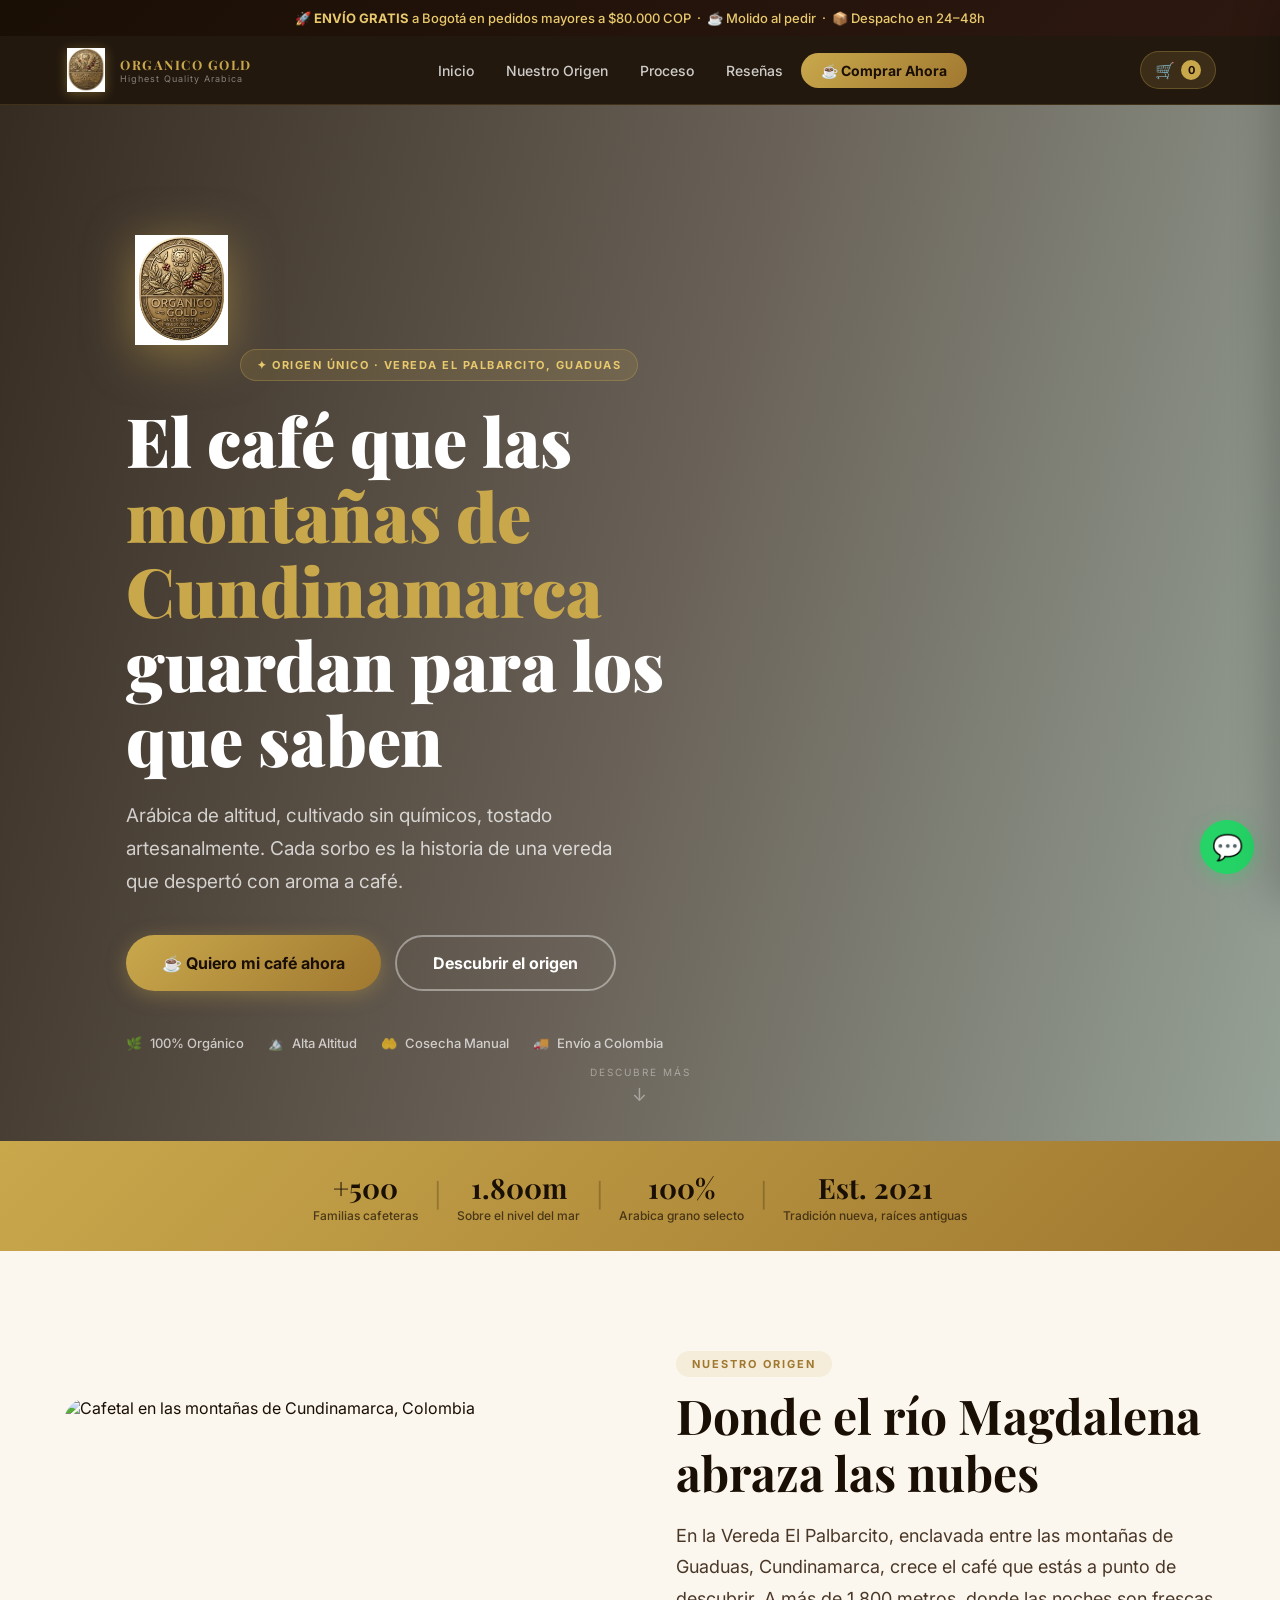
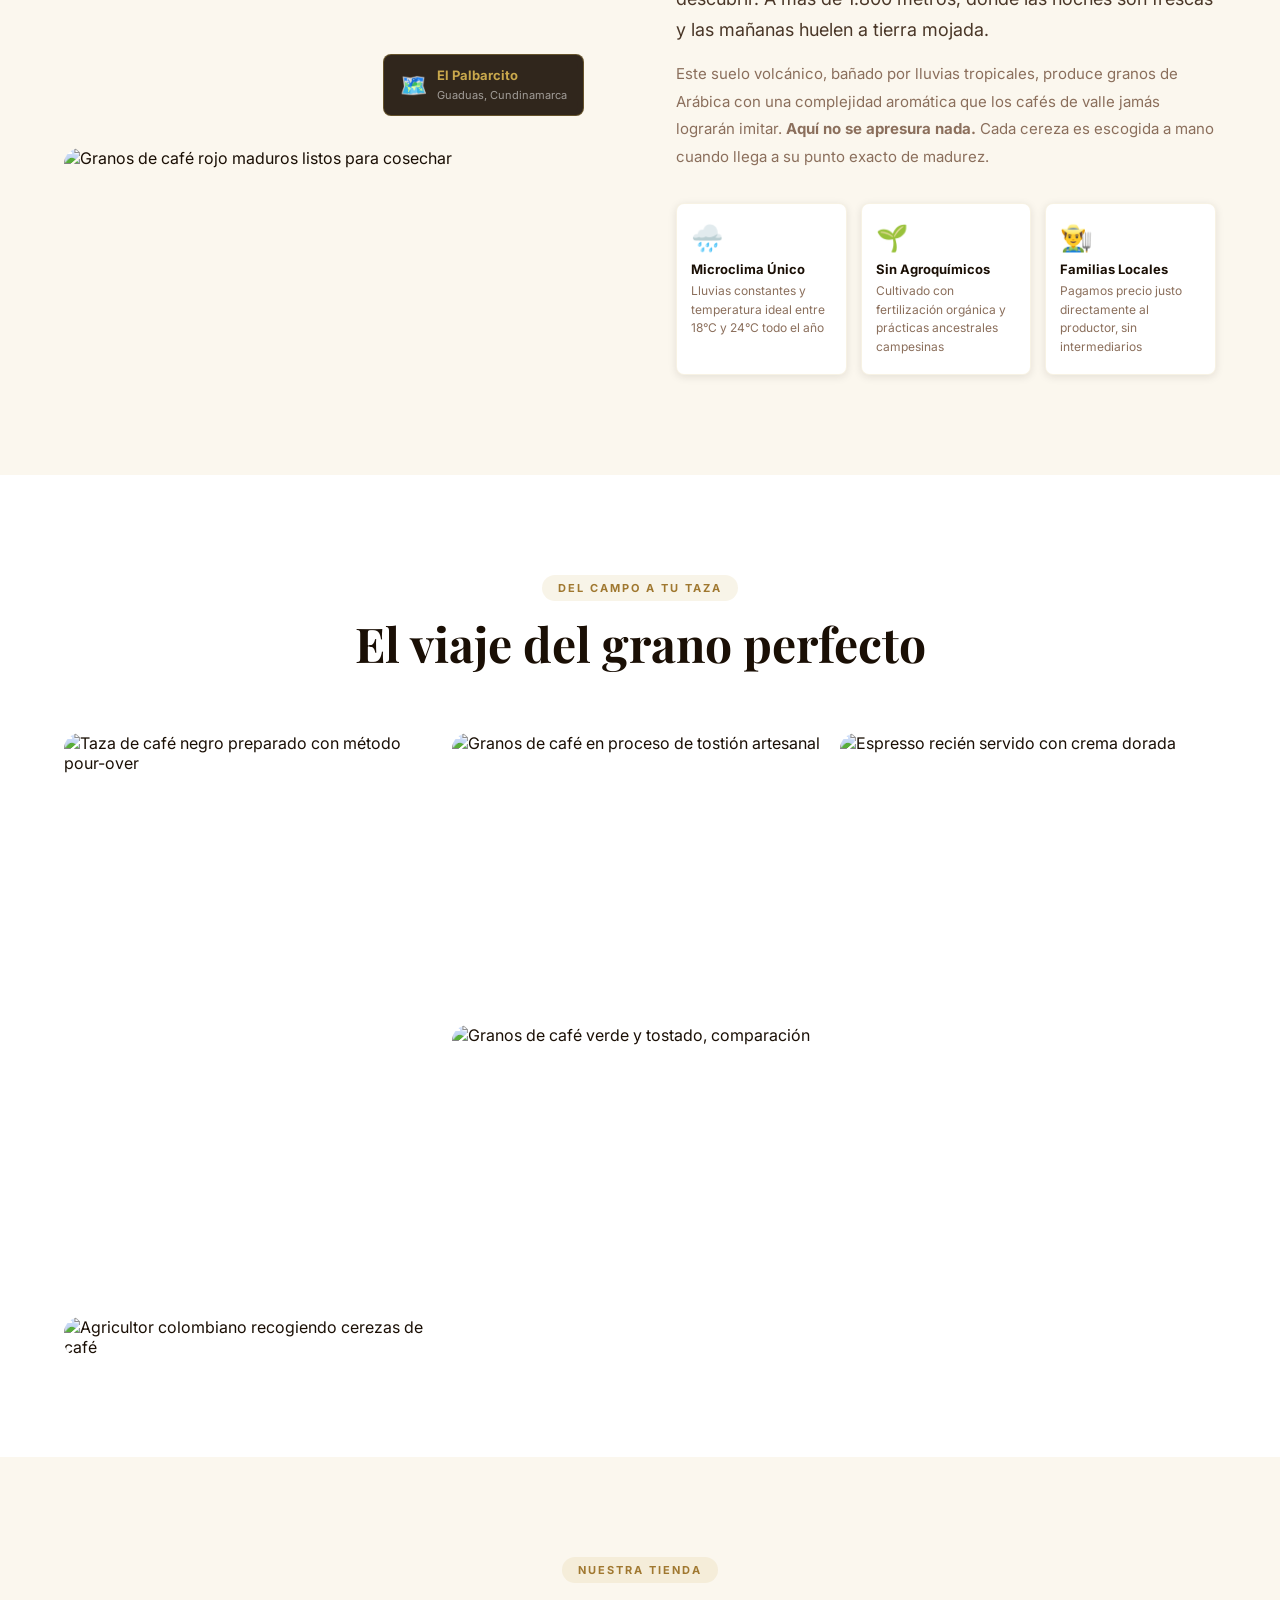
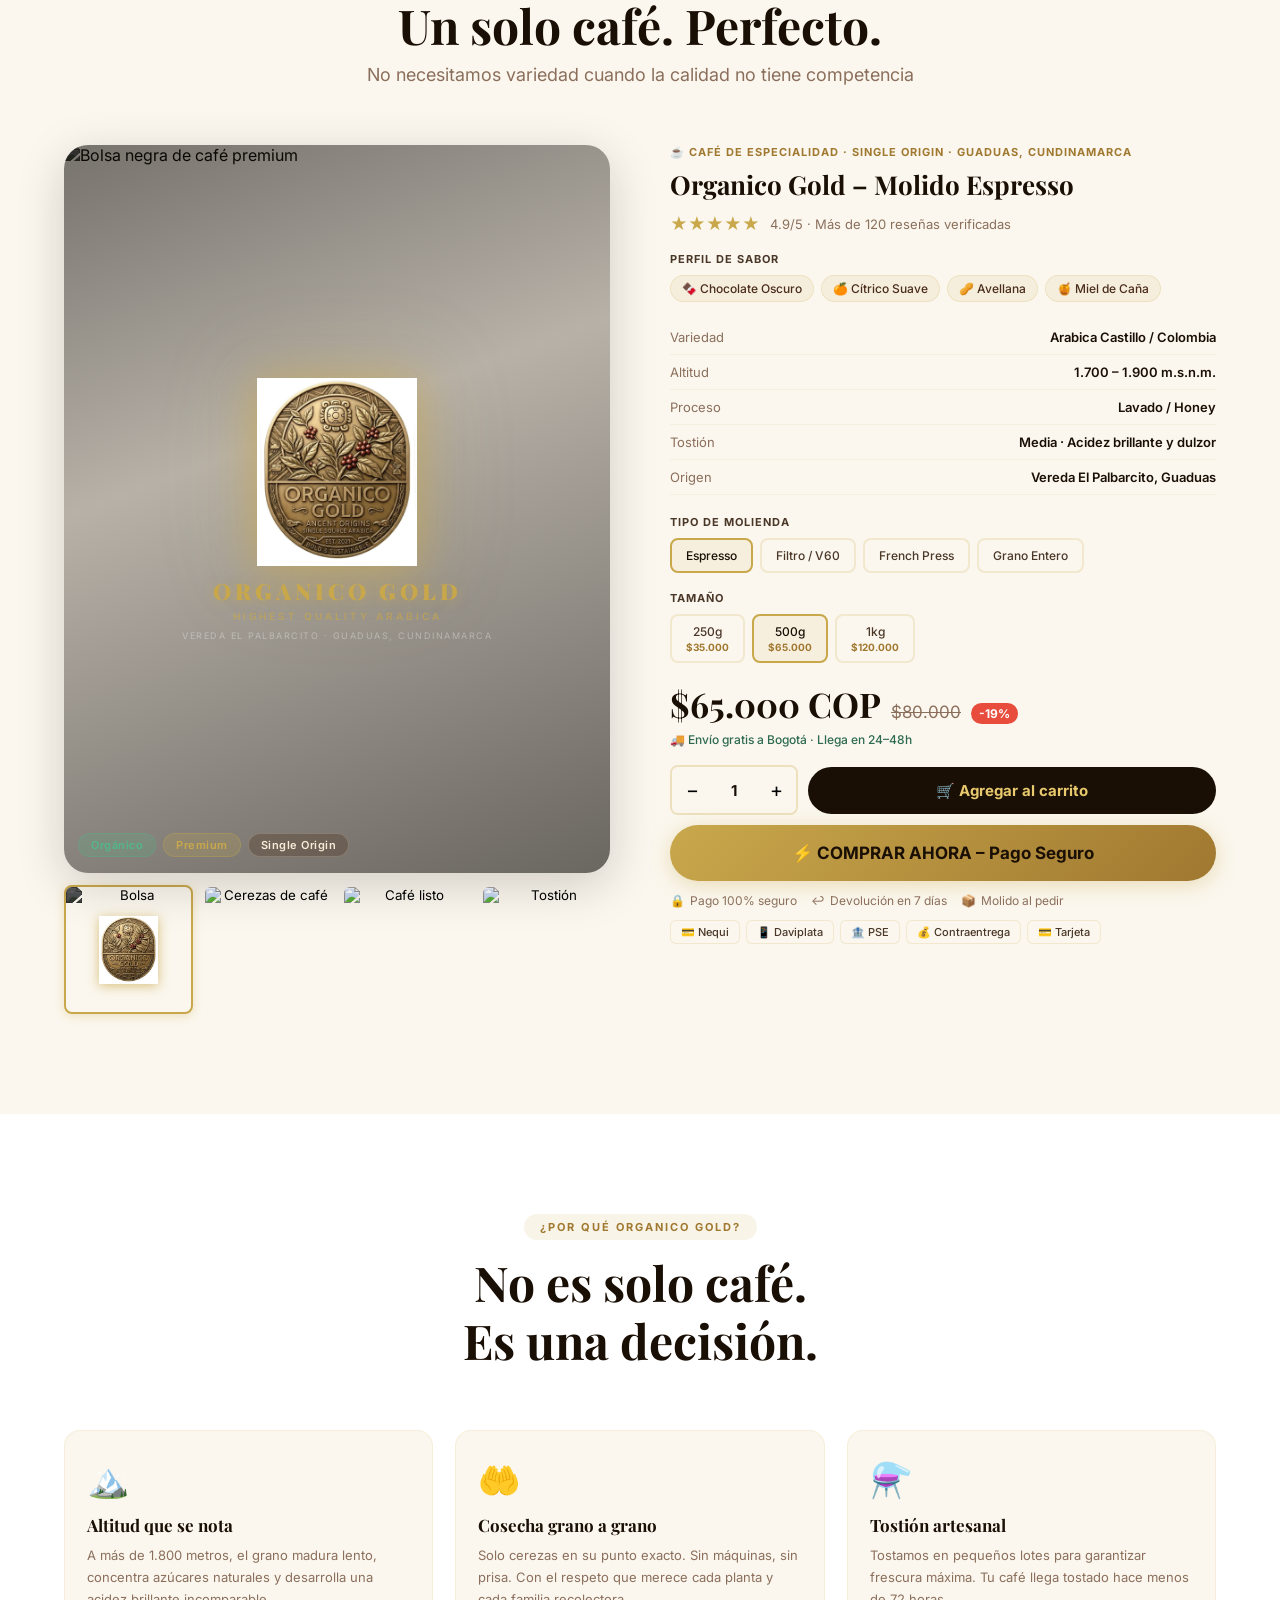
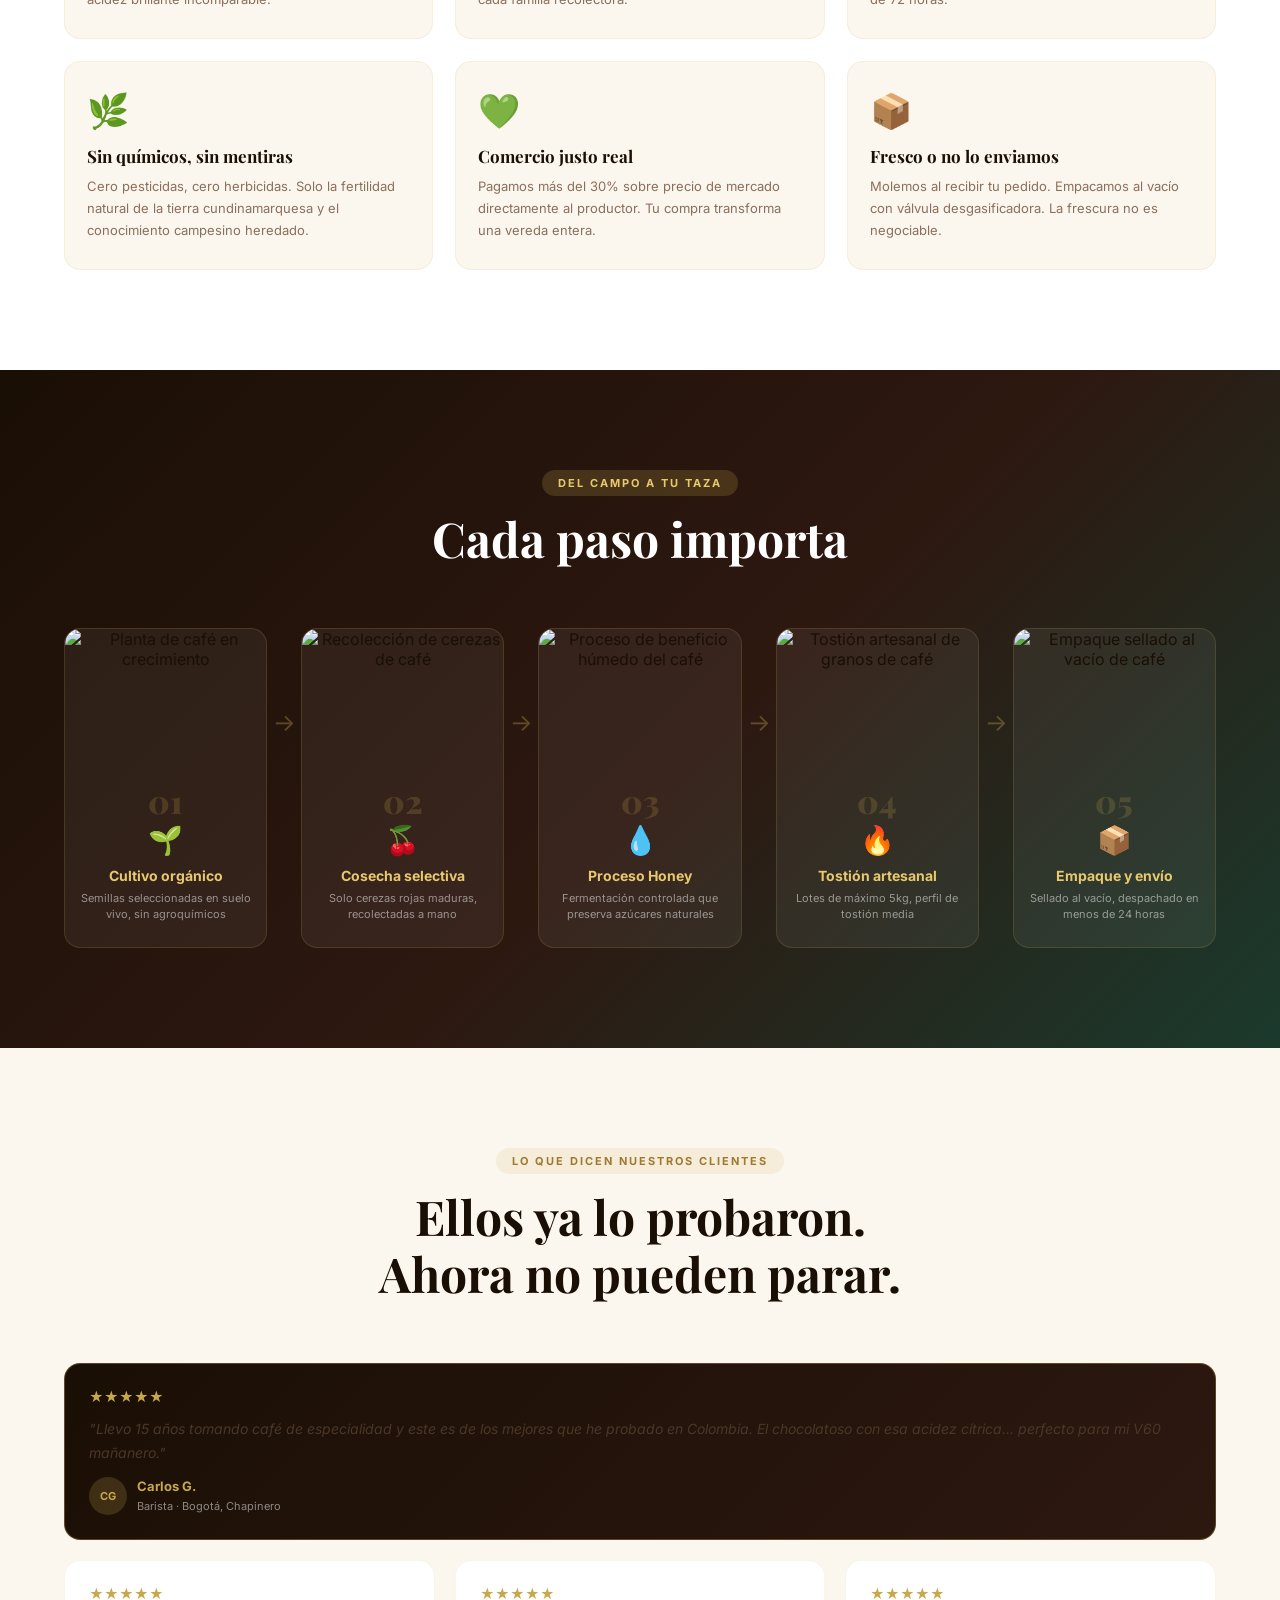
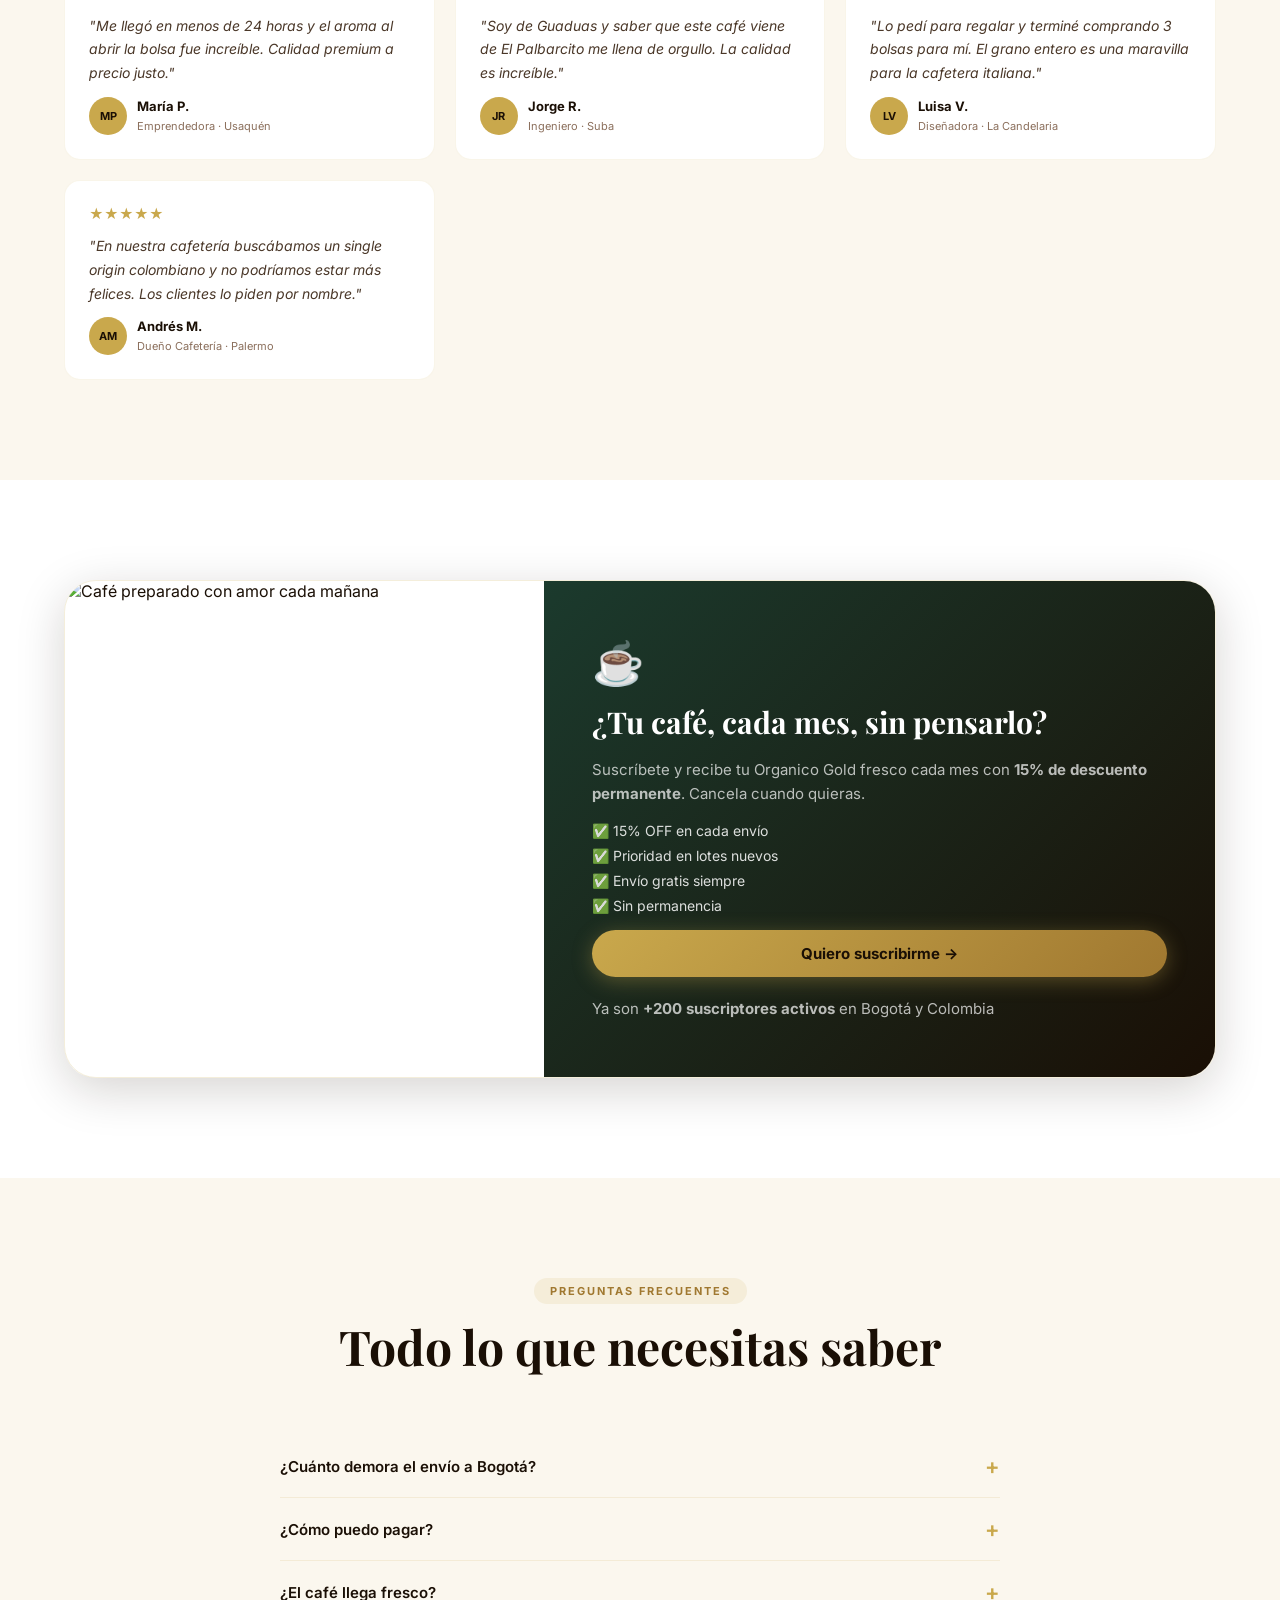
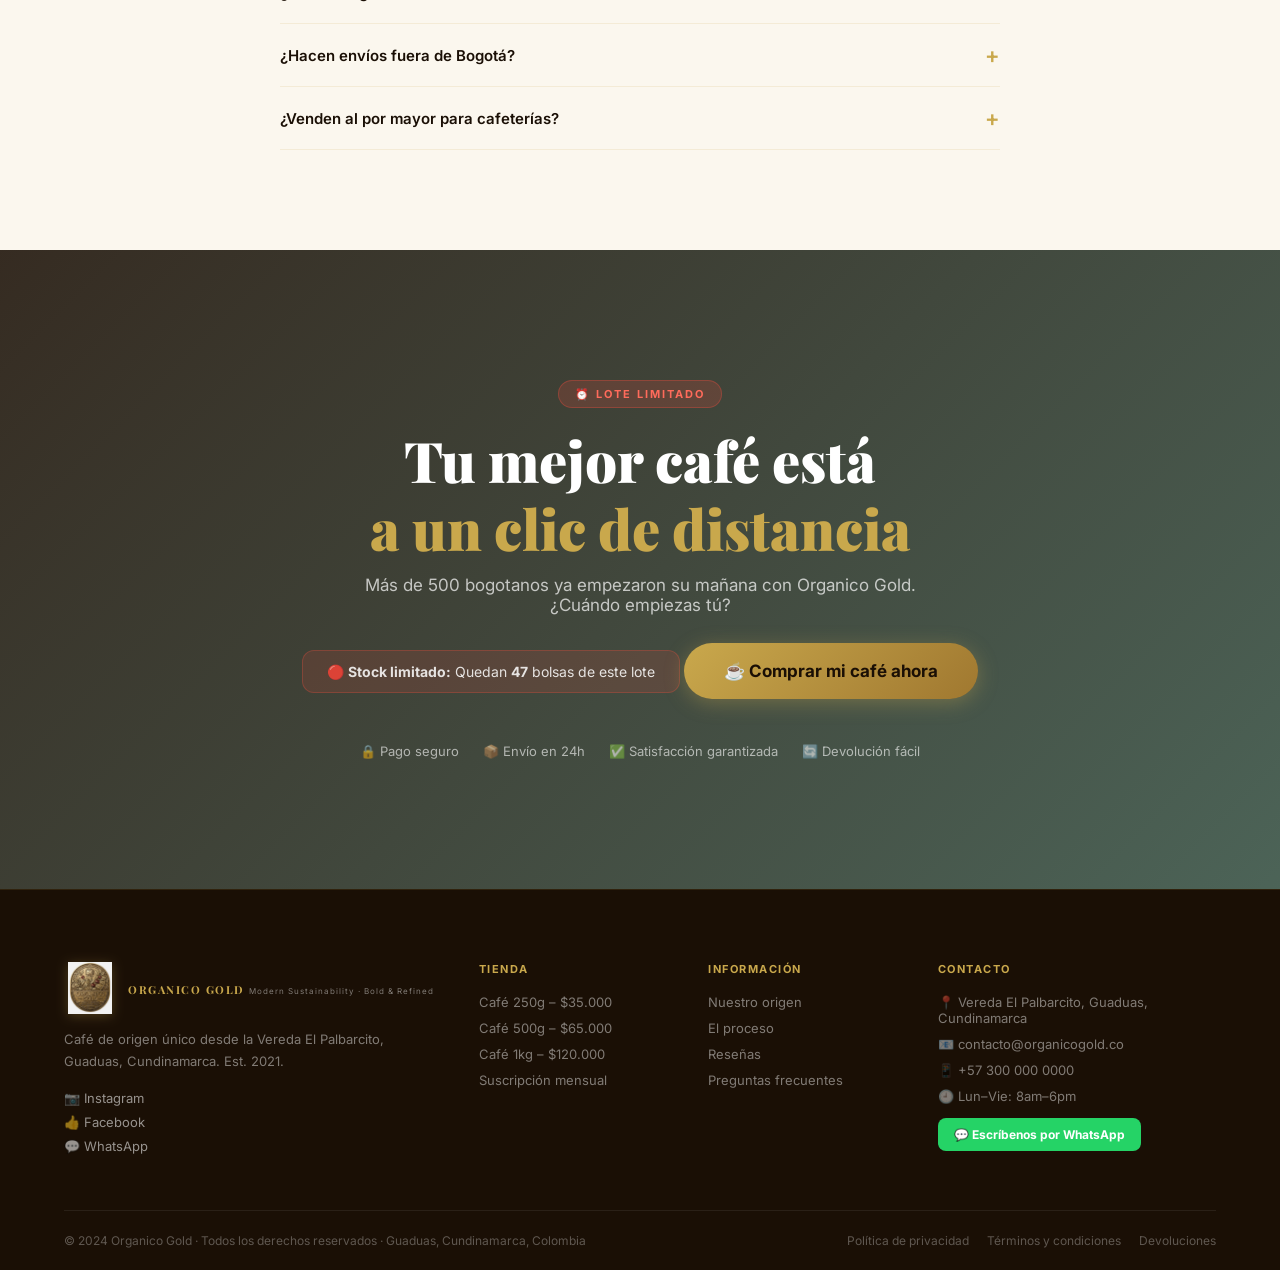
==== index.html @ ec704e69 "feat: mockup bolsa con logo real superpuesto CSS overlay - Bolsa negra fotográfica con logo.png real" ====
<!DOCTYPE html>
<html lang="es">
<head>
  <meta charset="UTF-8" />
  <meta name="viewport" content="width=device-width, initial-scale=1.0" />
  <meta http-equiv="X-Content-Type-Options" content="nosniff" />
  <meta http-equiv="X-Frame-Options" content="SAMEORIGIN" />
  <meta name="referrer" content="strict-origin-when-cross-origin" />
  <title>Organico Gold – Café de Origen Único | Guaduas, Cundinamarca</title>
  <meta name="description" content="Café Organico Gold, cultivado a mano en la Vereda El Palbarcito, Guaduas, Cundinamarca. Arábica de origen único, sostenible y audaz. Envíos a Bogotá y toda Colombia." />
  <meta name="theme-color" content="#1A0F05" />

  <!-- Open Graph -->
  <meta property="og:title" content="Organico Gold – Café Arábica de Origen Único" />
  <meta property="og:description" content="El café que las montañas de Cundinamarca guardan para los que saben. Single origin, cosecha manual, tostión artesanal." />
  <meta property="og:type" content="website" />
  <meta property="og:image" content="https://images.unsplash.com/photo-1447933601403-0c6688de566e?w=1200&q=80" />

  <link rel="stylesheet" href="styles.css" />
  <link rel="preconnect" href="https://fonts.googleapis.com" />
  <link rel="preconnect" href="https://fonts.gstatic.com" crossorigin />
  <link href="https://fonts.googleapis.com/css2?family=Playfair+Display:wght@400;600;700;900&family=Inter:wght@300;400;500;600&display=swap" rel="stylesheet" />
</head>
<body>

<!-- ═══ ANUNCIO ═══ -->
<div class="announcement-bar" role="banner">
  <p>🚀 <strong>ENVÍO GRATIS</strong> a Bogotá en pedidos mayores a $80.000 COP &nbsp;·&nbsp; ☕ Molido al pedir &nbsp;·&nbsp; 📦 Despacho en 24–48h</p>
</div>

<!-- ═══ NAVBAR ═══ -->
<nav class="navbar" id="navbar" role="navigation" aria-label="Navegación principal">
  <div class="nav-container">
    <a href="#inicio" class="nav-logo" aria-label="Organico Gold inicio">
      <img src="images/logo.png" alt="Organico Gold Logo" class="nav-logo-img" />
      <div class="logo-text">
        <span class="logo-main">ORGANICO GOLD</span>
        <span class="logo-sub">Highest Quality Arabica</span>
      </div>
    </a>
    <ul class="nav-links" id="navLinks" role="list">
      <li><a href="#inicio">Inicio</a></li>
      <li><a href="#origen">Nuestro Origen</a></li>
      <li><a href="#proceso">Proceso</a></li>
      <li><a href="#testimonios">Reseñas</a></li>
      <li><a href="#tienda" class="nav-cta">☕ Comprar Ahora</a></li>
    </ul>
    <div class="nav-actions">
      <button class="cart-btn" id="cartBtn" onclick="Cart.toggle()" aria-label="Ver carrito">
        <span aria-hidden="true">🛒</span>
        <span class="cart-count" id="cartCount" aria-live="polite">0</span>
      </button>
      <button class="hamburger" id="hamburger" onclick="UI.toggleMenu()" aria-label="Menú" aria-expanded="false">
        <span></span><span></span><span></span>
      </button>
    </div>
  </div>
</nav>

<!-- ═══ HERO ═══ -->
<section class="hero" id="inicio" aria-label="Inicio">
  <div class="hero-img" role="img" aria-label="Plantación de café en las montañas de Cundinamarca"></div>
  <div class="hero-overlay"></div>
  <div class="hero-content">
    <div class="hero-logo-wrap">
      <img src="images/logo.png" alt="Organico Gold" class="hero-logo" />
    </div>
    <div class="hero-badge">✦ Origen Único · Vereda El Palbarcito, Guaduas</div>
    <h1 class="hero-title">
      El café que las<br/>
      <span class="gold-text">montañas de Cundinamarca</span><br/>
      guardan para los que saben
    </h1>
    <p class="hero-subtitle">
      Arábica de altitud, cultivado sin químicos, tostado artesanalmente.
      Cada sorbo es la historia de una vereda que despertó con aroma a café.
    </p>
    <div class="hero-actions">
      <a href="#tienda" class="btn btn--primary btn--large">☕ Quiero mi café ahora</a>
      <a href="#origen" class="btn btn--ghost btn--large">Descubrir el origen</a>
    </div>
    <div class="hero-trust">
      <div class="trust-item"><span aria-hidden="true">🌿</span><span>100% Orgánico</span></div>
      <div class="trust-item"><span aria-hidden="true">🏔️</span><span>Alta Altitud</span></div>
      <div class="trust-item"><span aria-hidden="true">🤲</span><span>Cosecha Manual</span></div>
      <div class="trust-item"><span aria-hidden="true">🚚</span><span>Envío a Colombia</span></div>
    </div>
  </div>
  <a href="#origen" class="hero-scroll" aria-label="Ir a siguiente sección">
    <span>Descubre más</span>
    <div class="scroll-arrow" aria-hidden="true">↓</div>
  </a>
</section>

<!-- ═══ IMPACTO ═══ -->
<section class="impact-strip" aria-label="Cifras clave">
  <div class="impact-container">
    <div class="impact-item"><strong>+500</strong><span>Familias cafeteras</span></div>
    <div class="impact-divider" aria-hidden="true">|</div>
    <div class="impact-item"><strong>1.800m</strong><span>Sobre el nivel del mar</span></div>
    <div class="impact-divider" aria-hidden="true">|</div>
    <div class="impact-item"><strong>100%</strong><span>Arabica grano selecto</span></div>
    <div class="impact-divider" aria-hidden="true">|</div>
    <div class="impact-item"><strong>Est. 2021</strong><span>Tradición nueva, raíces antiguas</span></div>
  </div>
</section>

<!-- ═══ ORIGEN ═══ -->
<section class="origin section" id="origen" aria-label="Nuestro origen">
  <div class="container">
    <div class="origin-grid">

      <div class="origin-visual">
        <div class="origin-img-wrap">
          <img
            src="https://images.unsplash.com/photo-1611073615830-9b16fd395779?w=800&q=80"
            alt="Cafetal en las montañas de Cundinamarca, Colombia"
            class="origin-img"
            loading="lazy"
            decoding="async"
          />
          <div class="origin-badge-float">
            <span aria-hidden="true">🗺️</span>
            <div>
              <strong>El Palbarcito</strong>
              <small>Guaduas, Cundinamarca</small>
            </div>
          </div>
        </div>
        <div class="origin-img-secondary-wrap">
          <img
            src="https://images.unsplash.com/photo-1447933601403-0c6688de566e?w=600&q=80"
            alt="Granos de café rojo maduros listos para cosechar"
            class="origin-img-secondary"
            loading="lazy"
            decoding="async"
          />
        </div>
      </div>

      <div class="origin-content">
        <div class="section-tag">Nuestro Origen</div>
        <h2 class="section-title">Donde el río Magdalena<br/>abraza las nubes</h2>
        <p class="origin-lead">
          En la Vereda El Palbarcito, enclavada entre las montañas de Guaduas, Cundinamarca,
          crece el café que estás a punto de descubrir. A más de 1.800 metros, donde las noches son
          frescas y las mañanas huelen a tierra mojada.
        </p>
        <p class="origin-body">
          Este suelo volcánico, bañado por lluvias tropicales, produce granos de Arábica con una complejidad
          aromática que los cafés de valle jamás lograrán imitar. <strong>Aquí no se apresura nada.</strong>
          Cada cereza es escogida a mano cuando llega a su punto exacto de madurez.
        </p>
        <div class="origin-highlights">
          <div class="highlight-card">
            <span class="h-icon" aria-hidden="true">🌧️</span>
            <h4>Microclima Único</h4>
            <p>Lluvias constantes y temperatura ideal entre 18°C y 24°C todo el año</p>
          </div>
          <div class="highlight-card">
            <span class="h-icon" aria-hidden="true">🌱</span>
            <h4>Sin Agroquímicos</h4>
            <p>Cultivado con fertilización orgánica y prácticas ancestrales campesinas</p>
          </div>
          <div class="highlight-card">
            <span class="h-icon" aria-hidden="true">👨‍🌾</span>
            <h4>Familias Locales</h4>
            <p>Pagamos precio justo directamente al productor, sin intermediarios</p>
          </div>
        </div>
      </div>
    </div>
  </div>
</section>

<!-- ═══ GALERÍA ═══ -->
<section class="gallery section" aria-label="Galería de café">
  <div class="container">
    <div class="section-header">
      <div class="section-tag">Del campo a tu taza</div>
      <h2 class="section-title">El viaje del grano perfecto</h2>
    </div>
    <div class="gallery-grid">
      <div class="gallery-item gallery-item--tall">
        <img src="https://images.unsplash.com/photo-1495474472287-4d71bcdd2085?w=800&q=80"
             alt="Taza de café negro preparado con método pour-over"
             loading="lazy" decoding="async" />
        <div class="gallery-label">Preparación perfecta</div>
      </div>
      <div class="gallery-item">
        <img src="https://images.unsplash.com/photo-1442512595331-e89e73853f31?w=600&q=80"
             alt="Granos de café en proceso de tostión artesanal"
             loading="lazy" decoding="async" />
        <div class="gallery-label">Tostión artesanal</div>
      </div>
      <div class="gallery-item">
        <img src="https://images.unsplash.com/photo-1509042239860-f550ce710b93?w=600&q=80"
             alt="Espresso recién servido con crema dorada"
             loading="lazy" decoding="async" />
        <div class="gallery-label">Espresso perfecto</div>
      </div>
      <div class="gallery-item gallery-item--wide">
        <img src="https://images.unsplash.com/photo-1500353391678-d7b57979d6d2?w=900&q=80"
             alt="Granos de café verde y tostado, comparación"
             loading="lazy" decoding="async" />
        <div class="gallery-label">Grano seleccionado a mano</div>
      </div>
      <div class="gallery-item">
        <img src="https://images.unsplash.com/photo-1521302200778-33500795e128?w=600&q=80"
             alt="Agricultor colombiano recogiendo cerezas de café"
             loading="lazy" decoding="async" />
        <div class="gallery-label">Cosecha manual</div>
      </div>
    </div>
  </div>
</section>

<!-- ═══ TIENDA ═══ -->
<section class="shop section" id="tienda" aria-label="Tienda">
  <div class="container">
    <div class="section-header">
      <div class="section-tag">Nuestra Tienda</div>
      <h2 class="section-title">Un solo café. Perfecto.</h2>
      <p class="section-subtitle">No necesitamos variedad cuando la calidad no tiene competencia</p>
    </div>

    <div class="product-showcase">
      <!-- Imagen producto -->
      <div class="product-images">
        <!-- Mockup bolsa con logo real superpuesto -->
        <div class="product-main-img" id="productMainImg">
          <div class="bag-mockup" id="bagMockup">
            <!-- Bolsa negra de fondo -->
            <img
              src="https://images.unsplash.com/photo-1559056199-641a0ac8b55e?w=800&q=85"
              alt="Bolsa negra de café premium"
              class="bag-base-img"
              id="bagBaseImg"
            />
            <!-- Logo real superpuesto sobre la bolsa -->
            <div class="bag-logo-overlay">
              <img src="images/logo.png" alt="Organico Gold" class="bag-logo-on-bag" />
              <div class="bag-brand-overlay">
                <span class="bag-brand-name-text">ORGANICO GOLD</span>
                <span class="bag-brand-sub-text">HIGHEST QUALITY ARABICA</span>
                <span class="bag-brand-origin-text">Vereda El Palbarcito · Guaduas, Cundinamarca</span>
              </div>
            </div>
            <!-- Overlay oscuro que unifica la apariencia -->
            <div class="bag-dark-overlay"></div>
          </div>
          <div class="product-photo-badges-abs">
            <span class="badge badge--green">Orgánico</span>
            <span class="badge badge--gold">Premium</span>
            <span class="badge badge--brown">Single Origin</span>
          </div>
        </div>
        <div class="product-thumbnails" role="list" aria-label="Vistas del producto">
          <button class="thumb active" onclick="Product.selectView(this, 0)" role="listitem" aria-label="Bolsa producto">
            <div class="thumb-bag-mini">
              <img src="https://images.unsplash.com/photo-1559056199-641a0ac8b55e?w=120&q=70" alt="Bolsa" />
              <img src="images/logo.png" alt="" class="thumb-logo-mini" />
            </div>
          </button>
          <button class="thumb" onclick="Product.selectView(this, 1)" role="listitem" aria-label="Granos de café">
            <img src="https://images.unsplash.com/photo-1447933601403-0c6688de566e?w=120&q=70" alt="Cerezas de café" />
          </button>
          <button class="thumb" onclick="Product.selectView(this, 2)" role="listitem" aria-label="Café preparado">
            <img src="https://images.unsplash.com/photo-1495474472287-4d71bcdd2085?w=120&q=70" alt="Café listo" />
          </button>
          <button class="thumb" onclick="Product.selectView(this, 3)" role="listitem" aria-label="Tostión">
            <img src="https://images.unsplash.com/photo-1442512595331-e89e73853f31?w=120&q=70" alt="Tostión" />
          </button>
        </div>
      </div>

      <!-- Detalles -->
      <div class="product-details">
        <div class="product-tag">☕ Café de Especialidad · Single Origin · Guaduas, Cundinamarca</div>
        <h3 class="product-name" id="productName">Organico Gold – Molido Espresso</h3>

        <div class="product-rating" aria-label="Calificación: 4.9 de 5 estrellas">
          <div class="stars" aria-hidden="true">★★★★★</div>
          <span class="rating-text">4.9/5 · Más de 120 reseñas verificadas</span>
        </div>

        <div class="flavor-profile">
          <h4>Perfil de sabor</h4>
          <div class="flavor-tags" role="list">
            <span class="flavor-tag" role="listitem">🍫 Chocolate Oscuro</span>
            <span class="flavor-tag" role="listitem">🍊 Cítrico Suave</span>
            <span class="flavor-tag" role="listitem">🥜 Avellana</span>
            <span class="flavor-tag" role="listitem">🍯 Miel de Caña</span>
          </div>
        </div>

        <div class="product-specs">
          <div class="spec-row"><span class="spec-label">Variedad</span><span class="spec-value">Arabica Castillo / Colombia</span></div>
          <div class="spec-row"><span class="spec-label">Altitud</span><span class="spec-value">1.700 – 1.900 m.s.n.m.</span></div>
          <div class="spec-row"><span class="spec-label">Proceso</span><span class="spec-value">Lavado / Honey</span></div>
          <div class="spec-row"><span class="spec-label">Tostión</span><span class="spec-value">Media · Acidez brillante y dulzor</span></div>
          <div class="spec-row"><span class="spec-label">Origen</span><span class="spec-value">Vereda El Palbarcito, Guaduas</span></div>
        </div>

        <div class="option-group">
          <h4>Tipo de molienda</h4>
          <div class="option-buttons" id="grindOptions" role="group" aria-label="Tipo de molienda">
            <button class="option-btn active" onclick="Product.selectGrind(this, 'Molido Espresso')">Espresso</button>
            <button class="option-btn" onclick="Product.selectGrind(this, 'Molido Filtro')">Filtro / V60</button>
            <button class="option-btn" onclick="Product.selectGrind(this, 'Molido French Press')">French Press</button>
            <button class="option-btn" onclick="Product.selectGrind(this, 'Grano Entero')">Grano Entero</button>
          </div>
        </div>

        <div class="option-group">
          <h4>Tamaño</h4>
          <div class="option-buttons" id="sizeOptions" role="group" aria-label="Tamaño de bolsa">
            <button class="option-btn" onclick="Product.selectSize(this, '250g', 35000)">250g<span class="size-price">$35.000</span></button>
            <button class="option-btn active" onclick="Product.selectSize(this, '500g', 65000)">500g<span class="size-price">$65.000</span></button>
            <button class="option-btn" onclick="Product.selectSize(this, '1kg', 120000)">1kg<span class="size-price">$120.000</span></button>
          </div>
        </div>

        <div class="price-section">
          <div class="price-display">
            <span class="price-current" id="priceDisplay" aria-live="polite">$65.000 COP</span>
            <span class="price-original" id="priceOriginal">$80.000</span>
            <span class="price-discount" id="priceDiscount">-19%</span>
          </div>
          <div class="price-note">🚚 Envío gratis a Bogotá · Llega en 24–48h</div>
        </div>

        <div class="qty-add">
          <div class="qty-control" role="group" aria-label="Cantidad">
            <button onclick="Product.changeQty(-1)" aria-label="Reducir cantidad">−</button>
            <span id="qtyDisplay" aria-live="polite" aria-atomic="true">1</span>
            <button onclick="Product.changeQty(1)" aria-label="Aumentar cantidad">+</button>
          </div>
          <button class="btn btn--dark btn--full" onclick="Cart.add()">
            🛒 Agregar al carrito
          </button>
        </div>

        <button class="btn btn--primary btn--full btn--xl" onclick="Checkout.open()">
          ⚡ COMPRAR AHORA – Pago Seguro
        </button>

        <div class="product-trust">
          <div class="p-trust-item"><span aria-hidden="true">🔒</span> Pago 100% seguro</div>
          <div class="p-trust-item"><span aria-hidden="true">↩️</span> Devolución en 7 días</div>
          <div class="p-trust-item"><span aria-hidden="true">📦</span> Molido al pedir</div>
        </div>

        <div class="payment-icons" aria-label="Métodos de pago aceptados">
          <span class="pay-icon">💳 Nequi</span>
          <span class="pay-icon">📱 Daviplata</span>
          <span class="pay-icon">🏦 PSE</span>
          <span class="pay-icon">💰 Contraentrega</span>
          <span class="pay-icon">💳 Tarjeta</span>
        </div>
      </div>
    </div>
  </div>
</section>

<!-- ═══ POR QUÉ ═══ -->
<section class="why-us section" aria-label="Por qué elegirnos">
  <div class="container">
    <div class="section-header">
      <div class="section-tag">¿Por qué Organico Gold?</div>
      <h2 class="section-title">No es solo café.<br/>Es una decisión.</h2>
    </div>
    <div class="why-grid">
      <article class="why-card">
        <div class="why-icon" aria-hidden="true">🏔️</div>
        <h3>Altitud que se nota</h3>
        <p>A más de 1.800 metros, el grano madura lento, concentra azúcares naturales y desarrolla una acidez brillante incomparable.</p>
      </article>
      <article class="why-card">
        <div class="why-icon" aria-hidden="true">🤲</div>
        <h3>Cosecha grano a grano</h3>
        <p>Solo cerezas en su punto exacto. Sin máquinas, sin prisa. Con el respeto que merece cada planta y cada familia recolectora.</p>
      </article>
      <article class="why-card">
        <div class="why-icon" aria-hidden="true">⚗️</div>
        <h3>Tostión artesanal</h3>
        <p>Tostamos en pequeños lotes para garantizar frescura máxima. Tu café llega tostado hace menos de 72 horas.</p>
      </article>
      <article class="why-card">
        <div class="why-icon" aria-hidden="true">🌿</div>
        <h3>Sin químicos, sin mentiras</h3>
        <p>Cero pesticidas, cero herbicidas. Solo la fertilidad natural de la tierra cundinamarquesa y el conocimiento campesino heredado.</p>
      </article>
      <article class="why-card">
        <div class="why-icon" aria-hidden="true">💚</div>
        <h3>Comercio justo real</h3>
        <p>Pagamos más del 30% sobre precio de mercado directamente al productor. Tu compra transforma una vereda entera.</p>
      </article>
      <article class="why-card">
        <div class="why-icon" aria-hidden="true">📦</div>
        <h3>Fresco o no lo enviamos</h3>
        <p>Molemos al recibir tu pedido. Empacamos al vacío con válvula desgasificadora. La frescura no es negociable.</p>
      </article>
    </div>
  </div>
</section>

<!-- ═══ PROCESO ═══ -->
<section class="process section" id="proceso" aria-label="Proceso de producción">
  <div class="container">
    <div class="section-header light">
      <div class="section-tag">Del campo a tu taza</div>
      <h2 class="section-title">Cada paso importa</h2>
    </div>
    <div class="process-steps">
      <article class="process-step">
        <div class="step-img-wrap">
          <img src="https://images.unsplash.com/photo-1589396575653-c09c794ff6a6?w=400&q=75"
               alt="Planta de café en crecimiento" loading="lazy" decoding="async" />
        </div>
        <div class="step-number" aria-hidden="true">01</div>
        <span class="step-icon" aria-hidden="true">🌱</span>
        <h3>Cultivo orgánico</h3>
        <p>Semillas seleccionadas en suelo vivo, sin agroquímicos</p>
      </article>
      <div class="process-arrow" aria-hidden="true">→</div>
      <article class="process-step">
        <div class="step-img-wrap">
          <img src="https://images.unsplash.com/photo-1521302200778-33500795e128?w=400&q=75"
               alt="Recolección de cerezas de café" loading="lazy" decoding="async" />
        </div>
        <div class="step-number" aria-hidden="true">02</div>
        <span class="step-icon" aria-hidden="true">🍒</span>
        <h3>Cosecha selectiva</h3>
        <p>Solo cerezas rojas maduras, recolectadas a mano</p>
      </article>
      <div class="process-arrow" aria-hidden="true">→</div>
      <article class="process-step">
        <div class="step-img-wrap">
          <img src="https://images.unsplash.com/photo-1500353391678-d7b57979d6d2?w=400&q=75"
               alt="Proceso de beneficio húmedo del café" loading="lazy" decoding="async" />
        </div>
        <div class="step-number" aria-hidden="true">03</div>
        <span class="step-icon" aria-hidden="true">💧</span>
        <h3>Proceso Honey</h3>
        <p>Fermentación controlada que preserva azúcares naturales</p>
      </article>
      <div class="process-arrow" aria-hidden="true">→</div>
      <article class="process-step">
        <div class="step-img-wrap">
          <img src="https://images.unsplash.com/photo-1442512595331-e89e73853f31?w=400&q=75"
               alt="Tostión artesanal de granos de café" loading="lazy" decoding="async" />
        </div>
        <div class="step-number" aria-hidden="true">04</div>
        <span class="step-icon" aria-hidden="true">🔥</span>
        <h3>Tostión artesanal</h3>
        <p>Lotes de máximo 5kg, perfil de tostión media</p>
      </article>
      <div class="process-arrow" aria-hidden="true">→</div>
      <article class="process-step">
        <div class="step-img-wrap">
          <img src="https://images.unsplash.com/photo-1559056199-641a0ac8b55e?w=400&q=75"
               alt="Empaque sellado al vacío de café" loading="lazy" decoding="async" />
        </div>
        <div class="step-number" aria-hidden="true">05</div>
        <span class="step-icon" aria-hidden="true">📦</span>
        <h3>Empaque y envío</h3>
        <p>Sellado al vacío, despachado en menos de 24 horas</p>
      </article>
    </div>
  </div>
</section>

<!-- ═══ TESTIMONIOS ═══ -->
<section class="testimonials section" id="testimonios" aria-label="Reseñas de clientes">
  <div class="container">
    <div class="section-header">
      <div class="section-tag">Lo que dicen nuestros clientes</div>
      <h2 class="section-title">Ellos ya lo probaron.<br/>Ahora no pueden parar.</h2>
    </div>
    <div class="testimonials-grid">
      <blockquote class="testimonial-card testimonial-card--featured">
        <div class="t-stars" aria-label="5 estrellas">★★★★★</div>
        <p>"Llevo 15 años tomando café de especialidad y este es de los mejores que he probado en Colombia. El chocolatoso con esa acidez cítrica... perfecto para mi V60 mañanero."</p>
        <footer class="t-author">
          <div class="t-avatar" aria-hidden="true">CG</div>
          <div><strong>Carlos G.</strong><small>Barista · Bogotá, Chapinero</small></div>
        </footer>
      </blockquote>
      <blockquote class="testimonial-card">
        <div class="t-stars" aria-label="5 estrellas">★★★★★</div>
        <p>"Me llegó en menos de 24 horas y el aroma al abrir la bolsa fue increíble. Calidad premium a precio justo."</p>
        <footer class="t-author">
          <div class="t-avatar" aria-hidden="true">MP</div>
          <div><strong>María P.</strong><small>Emprendedora · Usaquén</small></div>
        </footer>
      </blockquote>
      <blockquote class="testimonial-card">
        <div class="t-stars" aria-label="5 estrellas">★★★★★</div>
        <p>"Soy de Guaduas y saber que este café viene de El Palbarcito me llena de orgullo. La calidad es increíble."</p>
        <footer class="t-author">
          <div class="t-avatar" aria-hidden="true">JR</div>
          <div><strong>Jorge R.</strong><small>Ingeniero · Suba</small></div>
        </footer>
      </blockquote>
      <blockquote class="testimonial-card">
        <div class="t-stars" aria-label="5 estrellas">★★★★★</div>
        <p>"Lo pedí para regalar y terminé comprando 3 bolsas para mí. El grano entero es una maravilla para la cafetera italiana."</p>
        <footer class="t-author">
          <div class="t-avatar" aria-hidden="true">LV</div>
          <div><strong>Luisa V.</strong><small>Diseñadora · La Candelaria</small></div>
        </footer>
      </blockquote>
      <blockquote class="testimonial-card">
        <div class="t-stars" aria-label="5 estrellas">★★★★★</div>
        <p>"En nuestra cafetería buscábamos un single origin colombiano y no podríamos estar más felices. Los clientes lo piden por nombre."</p>
        <footer class="t-author">
          <div class="t-avatar" aria-hidden="true">AM</div>
          <div><strong>Andrés M.</strong><small>Dueño Cafetería · Palermo</small></div>
        </footer>
      </blockquote>
    </div>
  </div>
</section>

<!-- ═══ SUSCRIPCIÓN ═══ -->
<section class="subscription section" aria-label="Suscripción mensual">
  <div class="container">
    <div class="subscription-card">
      <div class="sub-img-wrap">
        <img src="https://images.unsplash.com/photo-1509042239860-f550ce710b93?w=600&q=80"
             alt="Café preparado con amor cada mañana" loading="lazy" decoding="async" />
      </div>
      <div class="sub-content">
        <span aria-hidden="true" class="sub-icon">☕</span>
        <h2>¿Tu café, cada mes, sin pensarlo?</h2>
        <p>Suscríbete y recibe tu Organico Gold fresco cada mes con <strong>15% de descuento permanente</strong>. Cancela cuando quieras.</p>
        <div class="sub-benefits">
          <div class="sub-benefit">✅ 15% OFF en cada envío</div>
          <div class="sub-benefit">✅ Prioridad en lotes nuevos</div>
          <div class="sub-benefit">✅ Envío gratis siempre</div>
          <div class="sub-benefit">✅ Sin permanencia</div>
        </div>
        <button class="btn btn--primary" onclick="Cart.addSubscription()">Quiero suscribirme →</button>
        <p class="sub-note">Ya son <strong>+200 suscriptores activos</strong> en Bogotá y Colombia</p>
      </div>
    </div>
  </div>
</section>

<!-- ═══ FAQ ═══ -->
<section class="faq section" id="faq" aria-label="Preguntas frecuentes">
  <div class="container">
    <div class="section-header">
      <div class="section-tag">Preguntas frecuentes</div>
      <h2 class="section-title">Todo lo que necesitas saber</h2>
    </div>
    <div class="faq-list" role="list">
      <div class="faq-item" role="listitem">
        <button class="faq-question" onclick="UI.toggleFaq(this)" aria-expanded="false">
          ¿Cuánto demora el envío a Bogotá?<span class="faq-arrow" aria-hidden="true">+</span>
        </button>
        <div class="faq-answer" hidden>
          <p>Despachamos en máximo 24 horas hábiles. En Bogotá recibes en 24–48h adicionales. Para otras ciudades, 2–5 días hábiles.</p>
        </div>
      </div>
      <div class="faq-item" role="listitem">
        <button class="faq-question" onclick="UI.toggleFaq(this)" aria-expanded="false">
          ¿Cómo puedo pagar?<span class="faq-arrow" aria-hidden="true">+</span>
        </button>
        <div class="faq-answer" hidden>
          <p>Aceptamos Nequi, Daviplata, PSE, tarjetas Visa/Mastercard y pago contraentrega en Bogotá (costo adicional $5.000 COP).</p>
        </div>
      </div>
      <div class="faq-item" role="listitem">
        <button class="faq-question" onclick="UI.toggleFaq(this)" aria-expanded="false">
          ¿El café llega fresco?<span class="faq-arrow" aria-hidden="true">+</span>
        </button>
        <div class="faq-answer" hidden>
          <p>Sí, 100%. Molemos el mismo día que recibimos tu pedido. El empaque con válvula desgasificadora mantiene el café fresco 3–4 meses sin abrir.</p>
        </div>
      </div>
      <div class="faq-item" role="listitem">
        <button class="faq-question" onclick="UI.toggleFaq(this)" aria-expanded="false">
          ¿Hacen envíos fuera de Bogotá?<span class="faq-arrow" aria-hidden="true">+</span>
        </button>
        <div class="faq-answer" hidden>
          <p>¡Claro! Enviamos a toda Colombia. El costo varía según la ciudad. Pedidos mayores a $80.000 COP tienen envío gratis a Bogotá.</p>
        </div>
      </div>
      <div class="faq-item" role="listitem">
        <button class="faq-question" onclick="UI.toggleFaq(this)" aria-expanded="false">
          ¿Venden al por mayor para cafeterías?<span class="faq-arrow" aria-hidden="true">+</span>
        </button>
        <div class="faq-answer" hidden>
          <p>¡Sí! Tenemos precios especiales para cafeterías y restaurantes. Escríbenos por WhatsApp y te enviamos el catálogo mayorista.</p>
        </div>
      </div>
    </div>
  </div>
</section>

<!-- ═══ CTA FINAL ═══ -->
<section class="final-cta" aria-label="Llamado a la acción">
  <div class="final-cta-img" role="img" aria-label="Paisaje cafetero colombiano al amanecer"></div>
  <div class="final-cta-overlay"></div>
  <div class="container">
    <div class="final-cta-content">
      <div class="final-cta-tag">⏰ Lote limitado</div>
      <h2>Tu mejor café está<br/><span class="gold-text">a un clic de distancia</span></h2>
      <p>Más de 500 bogotanos ya empezaron su mañana con Organico Gold.<br/>¿Cuándo empiezas tú?</p>
      <div class="urgency-bar" role="alert" aria-live="polite">
        🔴 <strong>Stock limitado:</strong> Quedan <strong id="stockCount">47</strong> bolsas de este lote
      </div>
      <a href="#tienda" class="btn btn--primary btn--large btn--xl">☕ Comprar mi café ahora</a>
      <div class="final-trust">
        <span>🔒 Pago seguro</span>
        <span>📦 Envío en 24h</span>
        <span>✅ Satisfacción garantizada</span>
        <span>🔄 Devolución fácil</span>
      </div>
    </div>
  </div>
</section>

<!-- ═══ FOOTER ═══ -->
<footer class="footer" role="contentinfo">
  <div class="container">
    <div class="footer-grid">
      <div class="footer-brand">
        <div class="footer-logo">
          <img src="images/logo.png" alt="Organico Gold" class="footer-logo-img" />
          <div>
            <span class="logo-main small">ORGANICO GOLD</span>
            <span class="logo-sub small">Modern Sustainability · Bold & Refined</span>
          </div>
        </div>
        <p class="footer-desc">Café de origen único desde la Vereda El Palbarcito, Guaduas, Cundinamarca. Est. 2021.</p>
        <nav class="social-links" aria-label="Redes sociales">
          <a href="#" class="social-link">📷 Instagram</a>
          <a href="#" class="social-link">👍 Facebook</a>
          <a href="https://wa.me/573000000000" class="social-link" rel="noopener noreferrer" target="_blank">💬 WhatsApp</a>
        </nav>
      </div>
      <div class="footer-col">
        <h4>Tienda</h4>
        <ul>
          <li><a href="#tienda">Café 250g – $35.000</a></li>
          <li><a href="#tienda">Café 500g – $65.000</a></li>
          <li><a href="#tienda">Café 1kg – $120.000</a></li>
          <li><a href="#tienda">Suscripción mensual</a></li>
        </ul>
      </div>
      <div class="footer-col">
        <h4>Información</h4>
        <ul>
          <li><a href="#origen">Nuestro origen</a></li>
          <li><a href="#proceso">El proceso</a></li>
          <li><a href="#testimonios">Reseñas</a></li>
          <li><a href="#faq">Preguntas frecuentes</a></li>
        </ul>
      </div>
      <div class="footer-col">
        <h4>Contacto</h4>
        <address>
          <ul>
            <li>📍 Vereda El Palbarcito, Guaduas, Cundinamarca</li>
            <li>📧 <a href="mailto:contacto@organicogold.co">contacto@organicogold.co</a></li>
            <li>📱 +57 300 000 0000</li>
            <li>🕘 Lun–Vie: 8am–6pm</li>
          </ul>
        </address>
        <a href="https://wa.me/573000000000" class="whatsapp-btn" rel="noopener noreferrer" target="_blank">
          💬 Escríbenos por WhatsApp
        </a>
      </div>
    </div>
    <div class="footer-bottom">
      <p>© 2024 Organico Gold · Todos los derechos reservados · Guaduas, Cundinamarca, Colombia</p>
      <nav class="footer-legal" aria-label="Legal">
        <a href="#">Política de privacidad</a>
        <a href="#">Términos y condiciones</a>
        <a href="#">Devoluciones</a>
      </nav>
    </div>
  </div>
</footer>

<!-- ═══ CARRITO LATERAL ═══ -->
<div class="cart-overlay" id="cartOverlay" onclick="Cart.toggle()" role="presentation"></div>
<aside class="cart-sidebar" id="cartSidebar" aria-label="Carrito de compras" aria-hidden="true">
  <div class="cart-header">
    <h3>🛒 Tu carrito</h3>
    <button class="cart-close" onclick="Cart.toggle()" aria-label="Cerrar carrito">✕</button>
  </div>
  <div class="cart-items" id="cartItems">
    <div class="cart-empty" id="cartEmpty">
      <span aria-hidden="true">☕</span>
      <p>Tu carrito está vacío</p>
      <a href="#tienda" onclick="Cart.toggle()">Ver productos →</a>
    </div>
  </div>
  <div class="cart-footer" id="cartFooter" hidden>
    <div class="cart-total">
      <span>Total:</span>
      <strong id="cartTotal" aria-live="polite">$0 COP</strong>
    </div>
    <p class="cart-shipping-note">🚚 Envío gratis a Bogotá en pedidos +$80.000</p>
    <button class="btn btn--primary btn--full" onclick="Checkout.open()">Ir al pago →</button>
  </div>
</aside>

<!-- ═══ MODAL CHECKOUT ═══ -->
<div class="modal-overlay" id="checkoutModal" role="dialog" aria-modal="true" aria-label="Formulario de pago" hidden>
  <div class="modal">
    <button class="modal-close" onclick="Checkout.close()" aria-label="Cerrar">✕</button>
    <div class="modal-header">
      <h3>☕ Completa tu pedido</h3>
      <p>Café fresco desde El Palbarcito hasta tu puerta</p>
    </div>
    <form class="checkout-form" id="checkoutForm" onsubmit="Checkout.process(event)" novalidate>
      <fieldset class="form-section">
        <legend>📋 Datos de contacto</legend>
        <div class="form-row">
          <div class="form-group">
            <label for="fullName">Nombre completo *</label>
            <input type="text" id="fullName" name="fullName" placeholder="Tu nombre completo"
                   required minlength="3" maxlength="100" autocomplete="name" />
            <span class="field-error" id="fullNameError" role="alert"></span>
          </div>
          <div class="form-group">
            <label for="phone">Teléfono / WhatsApp *</label>
            <input type="tel" id="phone" name="phone" placeholder="+57 300 000 0000"
                   required pattern="[\+\d\s\-]{7,15}" autocomplete="tel" />
            <span class="field-error" id="phoneError" role="alert"></span>
          </div>
        </div>
        <div class="form-group">
          <label for="email">Correo electrónico *</label>
          <input type="email" id="email" name="email" placeholder="tu@correo.com"
                 required maxlength="254" autocomplete="email" />
          <span class="field-error" id="emailError" role="alert"></span>
        </div>
      </fieldset>

      <fieldset class="form-section">
        <legend>📦 Dirección de entrega</legend>
        <div class="form-group">
          <label for="city">Ciudad *</label>
          <select id="city" name="city" required onchange="Checkout.updateShipping()" autocomplete="address-level2">
            <option value="">Selecciona tu ciudad</option>
            <option value="bogota">Bogotá D.C.</option>
            <option value="medellin">Medellín</option>
            <option value="cali">Cali</option>
            <option value="barranquilla">Barranquilla</option>
            <option value="bucaramanga">Bucaramanga</option>
            <option value="manizales">Manizales</option>
            <option value="pereira">Pereira</option>
            <option value="otra">Otra ciudad</option>
          </select>
          <span class="field-error" id="cityError" role="alert"></span>
        </div>
        <div class="form-group">
          <label for="address">Dirección completa *</label>
          <input type="text" id="address" name="address" placeholder="Calle 123 # 45-67, Barrio, Apt"
                 required minlength="10" maxlength="200" autocomplete="street-address" />
          <span class="field-error" id="addressError" role="alert"></span>
        </div>
        <div class="form-group">
          <label for="notes">Notas de entrega</label>
          <input type="text" id="notes" name="notes" placeholder="Ej: Torre 3, apto 402" maxlength="200" />
        </div>
      </fieldset>

      <fieldset class="form-section">
        <legend>💳 Método de pago</legend>
        <div class="payment-methods" role="radiogroup" aria-label="Método de pago">
          <label class="payment-method">
            <input type="radio" name="payment" value="nequi" checked />
            <div class="pm-card"><span aria-hidden="true">📱</span><div><strong>Nequi</strong><small>Transferencia inmediata</small></div></div>
          </label>
          <label class="payment-method">
            <input type="radio" name="payment" value="daviplata" />
            <div class="pm-card"><span aria-hidden="true">📲</span><div><strong>Daviplata</strong><small>Transferencia inmediata</small></div></div>
          </label>
          <label class="payment-method">
            <input type="radio" name="payment" value="pse" />
            <div class="pm-card"><span aria-hidden="true">🏦</span><div><strong>PSE</strong><small>Débito bancario</small></div></div>
          </label>
          <label class="payment-method">
            <input type="radio" name="payment" value="tarjeta" />
            <div class="pm-card"><span aria-hidden="true">💳</span><div><strong>Tarjeta</strong><small>Crédito o débito</small></div></div>
          </label>
          <label class="payment-method">
            <input type="radio" name="payment" value="contraentrega" />
            <div class="pm-card"><span aria-hidden="true">💵</span><div><strong>Contraentrega</strong><small>Solo Bogotá (+$5.000)</small></div></div>
          </label>
        </div>
      </fieldset>

      <div class="order-summary" aria-label="Resumen del pedido">
        <h4>📋 Resumen del pedido</h4>
        <div id="orderSummaryItems"></div>
        <div class="summary-row"><span>Subtotal</span><span id="summarySubtotal">$0</span></div>
        <div class="summary-row"><span>Envío</span><span id="summaryShipping">Selecciona ciudad</span></div>
        <div class="summary-row summary-row--total"><strong>Total</strong><strong id="summaryTotal" aria-live="polite">$0 COP</strong></div>
      </div>

      <button type="submit" class="btn btn--primary btn--full btn--xl" id="payBtn">
        🔒 Confirmar y Pagar
      </button>
      <p class="checkout-note">Al confirmar aceptas nuestros <a href="#">Términos y Condiciones</a>. Pago 100% seguro.</p>
    </form>
  </div>
</div>

<!-- Modal éxito -->
<div class="modal-overlay" id="successModal" role="dialog" aria-modal="true" aria-label="Pedido confirmado" hidden>
  <div class="modal success-modal">
    <div class="success-icon" aria-hidden="true">✅</div>
    <h3>¡Pedido confirmado!</h3>
    <p>Gracias por tu compra. Te enviaremos los detalles por WhatsApp y correo en los próximos minutos.</p>
    <div class="success-steps" role="list">
      <div class="s-step" role="listitem">1. Recibirás instrucciones de pago por WhatsApp</div>
      <div class="s-step" role="listitem">2. Confirma tu pago y te mandamos el tracking</div>
      <div class="s-step" role="listitem">3. Tu café llega fresco en 24–48 horas 🚀</div>
    </div>
    <button class="btn btn--primary" onclick="Checkout.closeSuccess()">Perfecto, gracias →</button>
  </div>
</div>

<!-- WhatsApp flotante -->
<a href="https://wa.me/573000000000?text=Hola!%20Quiero%20pedir%20café%20Organico%20Gold%20☕"
   class="whatsapp-float" target="_blank" rel="noopener noreferrer" aria-label="Chatear por WhatsApp">
  💬
</a>

<!-- Toast -->
<div class="toast" id="toast" role="status" aria-live="polite"></div>

<script src="app.js"></script>
</body>
</html>
---- styles.css ----
/* ═══════════════════════════════════════════
   ORGANICO GOLD — Design System
   ═══════════════════════════════════════════ */

/* ── Tokens ── */
:root {
  --gold:         #C9A84C;
  --gold-light:   #E8C96D;
  --gold-dark:    #A07830;
  --brown-dark:   #1A0F05;
  --brown-mid:    #2D1810;
  --brown-light:  #4A2C1A;
  --cream:        #F5EDD8;
  --cream-light:  #FBF7EE;
  --green-dark:   #1B3A2D;
  --green-mid:    #2D6A4F;
  --green-light:  #52B788;
  --text-dark:    #1A0F05;
  --text-mid:     #4A3728;
  --text-light:   #8B6F5C;
  --white:        #FFFFFF;
  --danger:       #E74C3C;

  --shadow-sm:  0 2px 8px  rgba(26,15,5,.10);
  --shadow:     0 4px 24px rgba(26,15,5,.13);
  --shadow-lg:  0 12px 48px rgba(26,15,5,.18);
  --shadow-xl:  0 24px 80px rgba(26,15,5,.25);

  --radius-sm:  8px;
  --radius:     16px;
  --radius-lg:  24px;
  --radius-xl:  32px;

  --ease: cubic-bezier(.4,0,.2,1);
  --dur:  .3s;
}

/* ── Reset ── */
*, *::before, *::after { margin:0; padding:0; box-sizing:border-box; }
html { scroll-behavior:smooth; font-size:16px; }
body { font-family:'Inter',sans-serif; color:var(--text-dark); background:var(--cream-light); overflow-x:hidden; }
img { display:block; max-width:100%; height:auto; }
button { font-family:inherit; cursor:pointer; }
a { text-decoration:none; }
ul { list-style:none; }
fieldset { border:none; }
address { font-style:normal; }

/* ── Utilities ── */
.container { max-width:1200px; margin:0 auto; padding:0 24px; }
.gold-text  { color:var(--gold); }
.section    { padding:100px 0; }

.section-header { text-align:center; margin-bottom:60px; }
.section-header.light .section-tag   { background:rgba(201,168,76,.2); color:var(--gold-light); }
.section-header.light .section-title { color:var(--white); }

.section-tag {
  display:inline-block;
  background:rgba(201,168,76,.13);
  color:var(--gold-dark);
  font-size:11px; font-weight:700;
  letter-spacing:2px; text-transform:uppercase;
  padding:6px 16px; border-radius:100px;
  margin-bottom:14px;
}

.section-title {
  font-family:'Playfair Display',serif;
  font-size:clamp(26px,4vw,48px);
  font-weight:700; line-height:1.2;
  color:var(--brown-dark);
}

.section-subtitle { font-size:18px; color:var(--text-light); margin-top:10px; }

/* ── Button system ── */
.btn {
  display:inline-flex; align-items:center; justify-content:center;
  gap:8px;
  font-family:inherit; font-weight:700; font-size:15px;
  padding:14px 28px; border-radius:100px;
  border:none; cursor:pointer;
  transition:transform var(--dur) var(--ease),
             box-shadow var(--dur) var(--ease),
             background var(--dur) var(--ease);
}
.btn:focus-visible { outline:3px solid var(--gold); outline-offset:3px; }
.btn:active { transform:scale(.97); }

.btn--primary {
  background:linear-gradient(135deg,var(--gold) 0%,var(--gold-dark) 100%);
  color:var(--brown-dark);
  box-shadow:0 4px 20px rgba(201,168,76,.35);
}
.btn--primary:hover { transform:translateY(-2px); box-shadow:0 8px 32px rgba(201,168,76,.5); }

.btn--ghost {
  background:transparent;
  color:var(--white);
  border:2px solid rgba(255,255,255,.4);
}
.btn--ghost:hover { background:rgba(255,255,255,.1); border-color:rgba(255,255,255,.7); }

.btn--dark {
  background:var(--brown-dark);
  color:var(--gold-light);
}
.btn--dark:hover { background:var(--brown-light); }

.btn--full  { width:100%; }
.btn--large { font-size:16px; padding:16px 36px; }
.btn--xl    { font-size:17px; padding:18px 40px; }

/* ── Badges ── */
.badge { font-size:11px; font-weight:600; padding:4px 12px; border-radius:100px; letter-spacing:.5px; }
.badge--green  { background:rgba(82,183,136,.2); color:var(--green-light); border:1px solid rgba(82,183,136,.3); }
.badge--gold   { background:rgba(201,168,76,.2); color:var(--gold); border:1px solid rgba(201,168,76,.3); }
.badge--brown  { background:rgba(74,44,26,.3); color:var(--cream); border:1px solid rgba(245,237,216,.2); }

/* ══════════════════════════════════════════
   ANNOUNCEMENT BAR
══════════════════════════════════════════ */
.announcement-bar {
  background:linear-gradient(135deg,var(--brown-dark) 0%,var(--brown-mid) 100%);
  color:var(--gold-light);
  text-align:center;
  padding:10px 16px;
  font-size:13px; font-weight:500;
  position:relative; z-index:100;
}

/* ══════════════════════════════════════════
   NAVBAR
══════════════════════════════════════════ */
.navbar {
  position:sticky; top:0; z-index:99;
  background:rgba(26,15,5,.96);
  backdrop-filter:blur(14px);
  border-bottom:1px solid rgba(201,168,76,.18);
  transition:box-shadow var(--dur) var(--ease);
}
.nav-container {
  max-width:1200px; margin:0 auto; padding:0 24px;
  display:flex; align-items:center; justify-content:space-between;
  height:68px;
}
.nav-logo { display:flex; align-items:center; gap:12px; }
.logo-og {
  width:44px; height:44px;
  background:linear-gradient(135deg,var(--gold) 0%,var(--gold-dark) 100%);
  color:var(--brown-dark);
  font-family:'Playfair Display',serif; font-weight:900; font-size:15px;
  border-radius:50%;
  display:flex; align-items:center; justify-content:center;
  flex-shrink:0;
}
.logo-og.small { width:36px; height:36px; font-size:12px; }

/* Logo imagen real */
.nav-logo-img {
  width:44px; height:44px;
  object-fit:contain;
  filter:drop-shadow(0 2px 6px rgba(201,168,76,.4));
  transition:transform var(--dur) var(--ease), filter var(--dur) var(--ease);
  flex-shrink:0;
}
.nav-logo:hover .nav-logo-img {
  transform:rotate(8deg) scale(1.08);
  filter:drop-shadow(0 4px 12px rgba(201,168,76,.6));
}

.footer-logo-img {
  width:52px; height:52px;
  object-fit:contain;
  filter:drop-shadow(0 2px 6px rgba(201,168,76,.3)) brightness(0.95);
  flex-shrink:0;
}

/* Hero logo */
.hero-logo-wrap {
  margin-bottom:24px;
  display:inline-block;
  animation:logoFloat 4s ease-in-out infinite;
}
.hero-logo {
  width:110px; height:110px;
  object-fit:contain;
  filter:drop-shadow(0 8px 24px rgba(201,168,76,.5));
}
@keyframes logoFloat {
  0%,100% { transform:translateY(0) rotate(0deg); }
  50%      { transform:translateY(-8px) rotate(2deg); }
}
.logo-text      { display:flex; flex-direction:column; }
.logo-main      { color:var(--gold); font-family:'Playfair Display',serif; font-weight:700; font-size:13px; letter-spacing:1.5px; }
.logo-main.small{ font-size:11px; }
.logo-sub       { color:rgba(255,255,255,.45); font-size:9px; letter-spacing:1px; }
.logo-sub.small { font-size:8px; }

.nav-links { display:flex; align-items:center; gap:4px; }
.nav-links a {
  color:rgba(255,255,255,.78); font-size:14px; font-weight:500;
  padding:8px 14px; border-radius:8px;
  transition:color var(--dur) var(--ease), background var(--dur) var(--ease);
}
.nav-links a:hover      { color:var(--gold); background:rgba(201,168,76,.1); }
.nav-links a:focus-visible { outline:2px solid var(--gold); outline-offset:2px; border-radius:8px; }

.nav-cta {
  background:linear-gradient(135deg,var(--gold) 0%,var(--gold-dark) 100%) !important;
  color:var(--brown-dark) !important;
  font-weight:700 !important;
  border-radius:100px !important;
  padding:9px 20px !important;
}
.nav-cta:hover { transform:translateY(-1px); box-shadow:0 4px 16px rgba(201,168,76,.4); }

.nav-actions { display:flex; align-items:center; gap:10px; }
.cart-btn {
  background:rgba(201,168,76,.15);
  border:1px solid rgba(201,168,76,.3);
  color:var(--gold);
  padding:8px 14px; border-radius:100px;
  font-size:16px;
  display:flex; align-items:center; gap:6px;
  transition:background var(--dur) var(--ease);
}
.cart-btn:hover { background:rgba(201,168,76,.25); }
.cart-count {
  background:var(--gold); color:var(--brown-dark);
  font-size:11px; font-weight:700;
  width:20px; height:20px; border-radius:50%;
  display:flex; align-items:center; justify-content:center;
  min-width:20px;
}
.hamburger {
  display:none; flex-direction:column; gap:5px;
  background:none; border:none; padding:8px;
}
.hamburger span { display:block; width:24px; height:2px; background:var(--gold); border-radius:2px; transition:var(--dur) var(--ease); }

/* ══════════════════════════════════════════
   HERO
══════════════════════════════════════════ */
.hero { position:relative; min-height:100vh; display:flex; align-items:center; overflow:hidden; }

.hero-img {
  position:absolute; inset:0;
  background-image:url('https://images.unsplash.com/photo-1611073615830-9b16fd395779?w=1800&q=85');
  background-size:cover; background-position:center;
  transform:scale(1.05);
  transition:transform 8s ease;
}
.hero:hover .hero-img { transform:scale(1.0); }

.hero-overlay {
  position:absolute; inset:0;
  background:linear-gradient(
    105deg,
    rgba(26,15,5,.88) 0%,
    rgba(26,15,5,.65) 50%,
    rgba(27,58,45,.45) 100%
  );
}

.hero-content {
  position:relative; z-index:2;
  padding:130px 24px 90px;
  max-width:660px;
  margin-left:clamp(24px,8vw,140px);
}

.hero-badge {
  display:inline-flex; align-items:center; gap:8px;
  background:rgba(201,168,76,.15);
  border:1px solid rgba(201,168,76,.3);
  color:var(--gold-light);
  font-size:11px; font-weight:700; letter-spacing:1.5px; text-transform:uppercase;
  padding:8px 16px; border-radius:100px;
  margin-bottom:22px;
}

.hero-title {
  font-family:'Playfair Display',serif;
  font-size:clamp(34px,5.5vw,68px);
  font-weight:900; line-height:1.1;
  color:var(--white);
  margin-bottom:22px;
}

.hero-subtitle {
  font-size:clamp(15px,1.8vw,19px);
  color:rgba(255,255,255,.75);
  line-height:1.75;
  margin-bottom:36px; max-width:520px;
}

.hero-actions  { display:flex; gap:14px; flex-wrap:wrap; margin-bottom:44px; }

.hero-trust    { display:flex; gap:24px; flex-wrap:wrap; }
.trust-item    { display:flex; align-items:center; gap:8px; color:rgba(255,255,255,.7); font-size:13px; font-weight:500; }

.hero-scroll {
  position:absolute; bottom:36px; left:50%; transform:translateX(-50%);
  display:flex; flex-direction:column; align-items:center; gap:6px;
  color:rgba(255,255,255,.4); font-size:10px; letter-spacing:2px; text-transform:uppercase;
}
.scroll-arrow { animation:bounce 2s infinite; font-size:18px; }
@keyframes bounce { 0%,100%{transform:translateY(0)} 50%{transform:translateY(6px)} }

/* ══════════════════════════════════════════
   IMPACT
══════════════════════════════════════════ */
.impact-strip { background:linear-gradient(135deg,var(--gold) 0%,var(--gold-dark) 100%); padding:28px 24px; }
.impact-container {
  max-width:1000px; margin:0 auto;
  display:flex; align-items:center; justify-content:center; gap:16px; flex-wrap:wrap;
}
.impact-item { display:flex; flex-direction:column; align-items:center; gap:2px; }
.impact-item strong { font-family:'Playfair Display',serif; font-size:28px; font-weight:700; color:var(--brown-dark); }
.impact-item span   { font-size:12px; color:rgba(26,15,5,.7); font-weight:500; }
.impact-divider     { color:rgba(26,15,5,.25); font-size:24px; }

/* ══════════════════════════════════════════
   ORIGIN
══════════════════════════════════════════ */
.origin { background:var(--cream-light); }
.origin-grid { display:grid; grid-template-columns:1fr 1fr; gap:72px; align-items:center; }

.origin-visual { display:grid; grid-template-columns:3fr 2fr; grid-template-rows:1fr auto; gap:12px; }

.origin-img-wrap { grid-column:1 / -1; position:relative; border-radius:var(--radius-lg); overflow:hidden; }
.origin-img {
  width:100%; aspect-ratio:16/10; object-fit:cover;
  transition:transform .6s var(--ease);
}
.origin-img-wrap:hover .origin-img { transform:scale(1.03); }

.origin-badge-float {
  position:absolute; bottom:20px; right:20px;
  background:rgba(26,15,5,.9); backdrop-filter:blur(8px);
  border:1px solid rgba(201,168,76,.35);
  border-radius:var(--radius-sm);
  padding:12px 16px;
  display:flex; align-items:center; gap:10px;
  color:var(--white);
}
.origin-badge-float span   { font-size:22px; }
.origin-badge-float strong { display:block; color:var(--gold); font-size:13px; }
.origin-badge-float small  { color:rgba(255,255,255,.55); font-size:11px; }

.origin-img-secondary-wrap { grid-column:1 / -1; border-radius:var(--radius); overflow:hidden; }
.origin-img-secondary { width:100%; aspect-ratio:3/1; object-fit:cover; }

.origin-content .section-tag { margin-bottom:10px; }
.origin-lead { font-size:18px; color:var(--text-mid); line-height:1.75; margin:18px 0 14px; }
.origin-body { font-size:15px; color:var(--text-light); line-height:1.85; margin-bottom:32px; }

.origin-highlights { display:grid; grid-template-columns:repeat(3,1fr); gap:14px; }
.highlight-card {
  background:var(--white); border-radius:var(--radius-sm);
  padding:18px 14px;
  border:1px solid rgba(201,168,76,.15);
  box-shadow:var(--shadow-sm);
  transition:transform var(--dur) var(--ease), box-shadow var(--dur) var(--ease);
}
.highlight-card:hover { transform:translateY(-3px); box-shadow:var(--shadow); }
.h-icon         { font-size:26px; display:block; margin-bottom:8px; }
.highlight-card h4 { font-size:13px; font-weight:700; color:var(--brown-dark); margin-bottom:5px; }
.highlight-card p  { font-size:12px; color:var(--text-light); line-height:1.55; }

/* ══════════════════════════════════════════
   GALLERY
══════════════════════════════════════════ */
.gallery { background:var(--white); }
.gallery-grid {
  display:grid;
  grid-template-columns:repeat(3,1fr);
  grid-template-rows:280px 280px;
  gap:12px;
}
.gallery-item {
  position:relative; overflow:hidden; border-radius:var(--radius);
  cursor:pointer;
}
.gallery-item img {
  width:100%; height:100%; object-fit:cover;
  transition:transform .6s var(--ease);
}
.gallery-item:hover img { transform:scale(1.06); }
.gallery-item--tall  { grid-row:span 2; }
.gallery-item--wide  { grid-column:span 2; }

.gallery-label {
  position:absolute; bottom:0; left:0; right:0;
  padding:20px 16px 16px;
  background:linear-gradient(transparent,rgba(26,15,5,.8));
  color:var(--white); font-size:13px; font-weight:600;
  transform:translateY(4px); opacity:0;
  transition:transform var(--dur) var(--ease), opacity var(--dur) var(--ease);
}
.gallery-item:hover .gallery-label { transform:translateY(0); opacity:1; }

/* ══════════════════════════════════════════
   SHOP / PRODUCT
══════════════════════════════════════════ */
.shop { background:var(--cream-light); }
.product-showcase { display:grid; grid-template-columns:1fr 1fr; gap:60px; align-items:start; }

.product-main-img {
  position:relative; border-radius:var(--radius-lg); overflow:hidden;
  box-shadow:var(--shadow-lg);
  aspect-ratio:3/4;
}

/* ── Mockup bolsa con logo real ── */
.bag-mockup {
  position:relative; width:100%; height:100%;
}

.bag-base-img {
  width:100%; height:100%;
  object-fit:cover;
  transition:transform .6s var(--ease);
  filter:brightness(0.45) saturate(0.3);
}
.product-main-img:hover .bag-base-img { transform:scale(1.04); }

/* Overlay oscuro para hacer la bolsa casi negra */
.bag-dark-overlay {
  position:absolute; inset:0;
  background:linear-gradient(
    160deg,
    rgba(10,6,2,.55) 0%,
    rgba(26,15,5,.3) 40%,
    rgba(10,6,2,.6) 100%
  );
  pointer-events:none;
}

/* Logo + texto superpuesto centrado en la bolsa */
.bag-logo-overlay {
  position:absolute; inset:0;
  display:flex; flex-direction:column;
  align-items:center; justify-content:center;
  gap:10px; padding:24px;
  z-index:2;
}

.bag-logo-on-bag {
  width:clamp(100px, 40%, 160px);
  height:auto;
  object-fit:contain;
  filter:drop-shadow(0 4px 20px rgba(201,168,76,.6))
         drop-shadow(0 0 40px rgba(201,168,76,.25));
  transition:transform .4s var(--ease), filter .4s var(--ease);
}
.product-main-img:hover .bag-logo-on-bag {
  transform:scale(1.05);
  filter:drop-shadow(0 6px 28px rgba(201,168,76,.8))
         drop-shadow(0 0 60px rgba(201,168,76,.35));
}

.bag-brand-overlay {
  display:flex; flex-direction:column; align-items:center; gap:4px;
  text-align:center;
}
.bag-brand-name-text {
  font-family:'Playfair Display',serif;
  font-size:clamp(14px,3.5vw,22px);
  font-weight:900;
  letter-spacing:4px;
  color:var(--gold);
  text-shadow:0 2px 12px rgba(201,168,76,.5);
}
.bag-brand-sub-text {
  font-size:clamp(7px,1.5vw,10px);
  font-weight:600;
  letter-spacing:3px;
  color:rgba(201,168,76,.65);
  text-transform:uppercase;
}
.bag-brand-origin-text {
  font-size:clamp(6px,1.2vw,9px);
  color:rgba(255,255,255,.35);
  letter-spacing:1.5px;
  margin-top:4px;
  text-transform:uppercase;
}

/* Badges posición absoluta sobre mockup */
.product-photo-badges-abs {
  position:absolute; bottom:16px; left:14px; right:14px;
  display:flex; gap:7px; flex-wrap:wrap; z-index:3;
}

/* Thumbnail mini bolsa */
.thumb-bag-mini {
  position:relative; width:100%; height:100%;
}
.thumb-bag-mini img:first-child {
  width:100%; height:100%; object-fit:cover;
  filter:brightness(0.35) saturate(0.2);
}
.thumb-logo-mini {
  position:absolute !important;
  inset:0; margin:auto;
  width:55% !important; height:55% !important;
  object-fit:contain !important;
  filter:drop-shadow(0 2px 6px rgba(201,168,76,.7)) !important;
}

.product-thumbnails { display:flex; gap:10px; margin-top:12px; }
.thumb {
  flex:1; aspect-ratio:1;
  background:var(--cream-light);
  border:2px solid transparent;
  border-radius:var(--radius-sm);
  overflow:hidden;
  transition:border-color var(--dur) var(--ease), box-shadow var(--dur) var(--ease);
}
.thumb img       { width:100%; height:100%; object-fit:cover; }
.thumb.active,
.thumb:hover     { border-color:var(--gold); box-shadow:0 2px 10px rgba(201,168,76,.3); }
.thumb:focus-visible { outline:2px solid var(--gold); outline-offset:2px; }

/* product details */
.product-tag  { font-size:11px; color:var(--gold-dark); font-weight:700; letter-spacing:1px; text-transform:uppercase; margin-bottom:8px; }
.product-name { font-family:'Playfair Display',serif; font-size:26px; font-weight:700; color:var(--brown-dark); margin-bottom:12px; }

.product-rating { display:flex; align-items:center; gap:10px; margin-bottom:18px; }
.stars          { color:var(--gold); font-size:17px; }
.rating-text    { font-size:13px; color:var(--text-light); }

.flavor-profile { margin-bottom:18px; }
.flavor-profile h4 { font-size:11px; font-weight:700; color:var(--text-mid); margin-bottom:9px; text-transform:uppercase; letter-spacing:1px; }
.flavor-tags    { display:flex; gap:7px; flex-wrap:wrap; }
.flavor-tag     { background:rgba(201,168,76,.1); border:1px solid rgba(201,168,76,.2); color:var(--brown-light); font-size:12px; padding:5px 11px; border-radius:100px; font-weight:500; }

.product-specs  { margin-bottom:20px; }
.spec-row       { display:flex; justify-content:space-between; align-items:center; padding:9px 0; border-bottom:1px solid rgba(201,168,76,.1); font-size:13px; }
.spec-label     { color:var(--text-light); }
.spec-value     { font-weight:600; color:var(--brown-dark); }

.option-group   { margin-bottom:18px; }
.option-group h4{ font-size:11px; font-weight:700; color:var(--text-mid); margin-bottom:9px; text-transform:uppercase; letter-spacing:1px; }
.option-buttons { display:flex; gap:7px; flex-wrap:wrap; }
.option-btn {
  background:var(--cream-light); border:2px solid rgba(201,168,76,.2);
  color:var(--text-mid); font-size:12px; font-weight:500;
  padding:8px 14px; border-radius:var(--radius-sm);
  display:flex; flex-direction:column; align-items:center; gap:2px;
  transition:border-color var(--dur) var(--ease), background var(--dur) var(--ease), color var(--dur) var(--ease);
}
.option-btn:hover, .option-btn.active { border-color:var(--gold); background:rgba(201,168,76,.1); color:var(--brown-dark); }
.option-btn:focus-visible { outline:2px solid var(--gold); }
.size-price     { font-size:10px; color:var(--gold-dark); font-weight:700; }

.price-section  { margin-bottom:18px; }
.price-display  { display:flex; align-items:baseline; gap:10px; margin-bottom:5px; }
.price-current  { font-family:'Playfair Display',serif; font-size:34px; font-weight:700; color:var(--brown-dark); }
.price-original { font-size:17px; color:var(--text-light); text-decoration:line-through; }
.price-discount { background:var(--danger); color:#fff; font-size:12px; font-weight:700; padding:3px 8px; border-radius:100px; }
.price-note     { font-size:12px; color:var(--green-mid); font-weight:500; }

.qty-add        { display:flex; gap:10px; align-items:center; margin-bottom:10px; }
.qty-control    { display:flex; align-items:center; border:2px solid rgba(201,168,76,.3); border-radius:var(--radius-sm); overflow:hidden; flex-shrink:0; }
.qty-control button { background:var(--cream-light); border:none; width:40px; height:46px; font-size:20px; transition:background var(--dur) var(--ease); }
.qty-control button:hover { background:rgba(201,168,76,.1); }
.qty-control span { width:44px; text-align:center; font-weight:700; font-size:15px; color:var(--brown-dark); }

.product-trust  { display:flex; gap:14px; margin-top:12px; margin-bottom:12px; flex-wrap:wrap; }
.p-trust-item   { display:flex; align-items:center; gap:5px; font-size:12px; color:var(--text-light); }

.payment-icons  { display:flex; gap:6px; flex-wrap:wrap; margin-top:4px; }
.pay-icon       { background:var(--cream-light); border:1px solid rgba(201,168,76,.2); font-size:11px; padding:4px 10px; border-radius:6px; color:var(--text-mid); font-weight:500; }

/* ══════════════════════════════════════════
   WHY US
══════════════════════════════════════════ */
.why-us    { background:var(--white); }
.why-grid  { display:grid; grid-template-columns:repeat(3,1fr); gap:22px; }
.why-card  {
  background:var(--cream-light); border-radius:var(--radius); padding:28px 22px;
  border:1px solid rgba(201,168,76,.12);
  transition:transform var(--dur) var(--ease), box-shadow var(--dur) var(--ease), border-color var(--dur) var(--ease);
}
.why-card:hover { transform:translateY(-5px); box-shadow:var(--shadow-lg); border-color:rgba(201,168,76,.4); }
.why-icon  { font-size:34px; margin-bottom:14px; display:block; }
.why-card h3 { font-family:'Playfair Display',serif; font-size:17px; font-weight:700; color:var(--brown-dark); margin-bottom:8px; }
.why-card p  { font-size:13px; color:var(--text-light); line-height:1.7; }

/* ══════════════════════════════════════════
   PROCESS
══════════════════════════════════════════ */
.process {
  background:linear-gradient(135deg,var(--brown-dark) 0%,var(--brown-mid) 55%,var(--green-dark) 100%);
}
.process-steps {
  display:flex; align-items:flex-start; gap:6px; flex-wrap:wrap; justify-content:center;
}
.process-step {
  background:rgba(255,255,255,.06);
  border:1px solid rgba(201,168,76,.18);
  border-radius:var(--radius); padding:0 0 24px;
  text-align:center;
  flex:1; min-width:150px; max-width:210px;
  overflow:hidden;
  transition:background var(--dur) var(--ease), border-color var(--dur) var(--ease);
}
.process-step:hover { background:rgba(255,255,255,.1); border-color:rgba(201,168,76,.45); }

.step-img-wrap { width:100%; height:140px; overflow:hidden; margin-bottom:16px; }
.step-img-wrap img { width:100%; height:100%; object-fit:cover; transition:transform .5s var(--ease); }
.process-step:hover .step-img-wrap img { transform:scale(1.07); }

.step-number   { font-family:'Playfair Display',serif; font-size:32px; font-weight:900; color:rgba(201,168,76,.2); line-height:1; margin-bottom:6px; }
.step-icon     { font-size:28px; margin-bottom:10px; display:block; }
.process-step h3 { font-size:14px; font-weight:700; color:var(--gold-light); margin-bottom:6px; padding:0 12px; }
.process-step p  { font-size:11px; color:rgba(255,255,255,.5); line-height:1.5; padding:0 12px; }
.process-arrow   { color:rgba(201,168,76,.35); font-size:24px; flex-shrink:0; margin-top:80px; }

/* ══════════════════════════════════════════
   TESTIMONIALS
══════════════════════════════════════════ */
.testimonials { background:var(--cream-light); }
.testimonials-grid { display:grid; grid-template-columns:repeat(3,1fr); gap:20px; }

.testimonial-card {
  background:var(--white); border-radius:var(--radius); padding:24px;
  border:1px solid rgba(201,168,76,.12);
  transition:transform var(--dur) var(--ease), box-shadow var(--dur) var(--ease);
  display:flex; flex-direction:column; gap:12px;
}
.testimonial-card:hover { transform:translateY(-4px); box-shadow:var(--shadow); }

.testimonial-card--featured {
  background:linear-gradient(135deg,var(--brown-dark) 0%,var(--brown-mid) 100%);
  border-color:rgba(201,168,76,.35);
  grid-column:1 / -1;
}
.testimonial-card--featured .t-stars { color:var(--gold); }
.testimonial-card--featured p         { color:rgba(255,255,255,.88); font-size:17px; }
.testimonial-card--featured footer strong { color:var(--gold); }
.testimonial-card--featured footer small  { color:rgba(255,255,255,.5); }
.testimonial-card--featured .t-avatar     { background:rgba(201,168,76,.2); color:var(--gold); }

.t-stars     { color:var(--gold); font-size:14px; }
.testimonial-card p { font-style:italic; color:var(--text-mid); line-height:1.7; font-size:14px; flex:1; }

.t-author    { display:flex; align-items:center; gap:10px; }
.t-avatar    { width:38px; height:38px; background:var(--gold); color:var(--brown-dark); border-radius:50%; display:flex; align-items:center; justify-content:center; font-weight:700; font-size:11px; flex-shrink:0; }
.t-author strong { display:block; font-size:13px; color:var(--brown-dark); }
.t-author small  { color:var(--text-light); font-size:11px; }

/* ══════════════════════════════════════════
   SUBSCRIPTION
══════════════════════════════════════════ */
.subscription { background:var(--white); }
.subscription-card {
  display:grid; grid-template-columns:1fr 1.4fr; gap:0;
  border-radius:var(--radius-xl); overflow:hidden;
  border:1px solid rgba(201,168,76,.2);
  box-shadow:var(--shadow-lg);
}
.sub-img-wrap img { width:100%; height:100%; object-fit:cover; }
.sub-content {
  background:linear-gradient(135deg,var(--green-dark) 0%,var(--brown-dark) 100%);
  padding:56px 48px;
  display:flex; flex-direction:column; gap:16px;
}
.sub-icon     { font-size:42px; display:block; }
.sub-content h2 { font-family:'Playfair Display',serif; font-size:30px; color:var(--white); line-height:1.25; }
.sub-content > p { color:rgba(255,255,255,.7); font-size:15px; line-height:1.6; }
.sub-benefits   { display:flex; flex-direction:column; gap:8px; }
.sub-benefit    { color:rgba(255,255,255,.85); font-size:14px; }
.sub-note       { color:rgba(255,255,255,.45); font-size:12px; margin-top:4px; }

/* ══════════════════════════════════════════
   FAQ
══════════════════════════════════════════ */
.faq       { background:var(--cream-light); }
.faq-list  { max-width:720px; margin:0 auto; }
.faq-item  { border-bottom:1px solid rgba(201,168,76,.15); }

.faq-question {
  width:100%; background:none; border:none;
  display:flex; justify-content:space-between; align-items:center;
  padding:18px 0;
  font-size:15px; font-weight:600; color:var(--brown-dark);
  cursor:pointer; text-align:left; gap:16px;
  transition:color var(--dur) var(--ease);
}
.faq-question:hover { color:var(--gold-dark); }
.faq-question:focus-visible { outline:2px solid var(--gold); outline-offset:2px; border-radius:4px; }
.faq-arrow { font-size:22px; flex-shrink:0; transition:transform .35s var(--ease); color:var(--gold); }

.faq-answer { overflow:hidden; }
.faq-answer[hidden] { display:none; }
.faq-answer p { padding:0 0 18px; color:var(--text-light); line-height:1.75; font-size:14px; }
.faq-item.open .faq-arrow { transform:rotate(45deg); }

/* ══════════════════════════════════════════
   FINAL CTA
══════════════════════════════════════════ */
.final-cta { position:relative; padding:130px 0; overflow:hidden; }
.final-cta-img {
  position:absolute; inset:0;
  background-image:url('https://images.unsplash.com/photo-1447933601403-0c6688de566e?w=1800&q=80');
  background-size:cover; background-position:center;
}
.final-cta-overlay {
  position:absolute; inset:0;
  background:linear-gradient(135deg,rgba(26,15,5,.88) 0%,rgba(27,58,45,.78) 100%);
}
.final-cta-content {
  position:relative; z-index:1; text-align:center;
}
.final-cta-tag {
  display:inline-block;
  background:rgba(231,76,60,.2); color:#FF6B5B;
  border:1px solid rgba(231,76,60,.35);
  font-size:11px; font-weight:700; letter-spacing:2px; text-transform:uppercase;
  padding:6px 16px; border-radius:100px; margin-bottom:18px;
}
.final-cta-content h2 { font-family:'Playfair Display',serif; font-size:clamp(28px,5vw,56px); font-weight:900; color:var(--white); margin-bottom:14px; line-height:1.2; }
.final-cta-content > p { color:rgba(255,255,255,.7); font-size:17px; margin-bottom:28px; }
.urgency-bar { background:rgba(231,76,60,.15); border:1px solid rgba(231,76,60,.3); border-radius:12px; padding:12px 24px; display:inline-block; margin-bottom:28px; color:rgba(255,255,255,.85); font-size:14px; }
.final-trust { display:flex; justify-content:center; gap:24px; flex-wrap:wrap; margin-top:22px; }
.final-trust span { color:rgba(255,255,255,.6); font-size:13px; }

/* ══════════════════════════════════════════
   FOOTER
══════════════════════════════════════════ */
.footer { background:var(--brown-dark); padding:72px 0 0; border-top:1px solid rgba(201,168,76,.12); }
.footer-grid { display:grid; grid-template-columns:2fr 1fr 1fr 1.5fr; gap:44px; margin-bottom:56px; }

.footer-logo { display:flex; align-items:center; gap:12px; margin-bottom:14px; }
.footer-desc { color:rgba(255,255,255,.45); font-size:13px; line-height:1.7; margin-bottom:18px; }

.social-links { display:flex; flex-direction:column; gap:8px; }
.social-link  { color:rgba(255,255,255,.55); font-size:13px; transition:color var(--dur) var(--ease); }
.social-link:hover { color:var(--gold); }

.footer-col h4 { color:var(--gold); font-size:11px; font-weight:700; letter-spacing:1.5px; text-transform:uppercase; margin-bottom:18px; }
.footer-col ul { display:flex; flex-direction:column; gap:10px; }
.footer-col ul li { color:rgba(255,255,255,.45); font-size:13px; }
.footer-col ul li a { color:rgba(255,255,255,.45); transition:color var(--dur) var(--ease); }
.footer-col ul li a:hover { color:var(--gold); }

.whatsapp-btn { display:inline-block; background:#25D366; color:#fff; font-weight:700; font-size:12px; padding:9px 16px; border-radius:var(--radius-sm); margin-top:14px; transition:background var(--dur) var(--ease); }
.whatsapp-btn:hover { background:#1da851; }

.footer-bottom { border-top:1px solid rgba(255,255,255,.07); padding:22px 0; display:flex; justify-content:space-between; align-items:center; flex-wrap:wrap; gap:10px; }
.footer-bottom p { color:rgba(255,255,255,.3); font-size:12px; }
.footer-legal { display:flex; gap:18px; }
.footer-legal a { color:rgba(255,255,255,.3); font-size:12px; transition:color var(--dur) var(--ease); }
.footer-legal a:hover { color:var(--gold); }

/* ══════════════════════════════════════════
   CART SIDEBAR
══════════════════════════════════════════ */
.cart-overlay {
  position:fixed; inset:0; background:rgba(0,0,0,.5); z-index:200;
  opacity:0; pointer-events:none; transition:opacity .3s var(--ease);
}
.cart-overlay.active { opacity:1; pointer-events:all; }

.cart-sidebar {
  position:fixed; top:0; right:0;
  width:min(400px,100vw); height:100vh;
  background:var(--white); z-index:201;
  transform:translateX(100%);
  transition:transform .35s var(--ease);
  display:flex; flex-direction:column;
  box-shadow:-8px 0 40px rgba(0,0,0,.2);
}
.cart-sidebar.active { transform:translateX(0); }

.cart-header { display:flex; justify-content:space-between; align-items:center; padding:22px; border-bottom:1px solid rgba(201,168,76,.15); }
.cart-header h3 { font-family:'Playfair Display',serif; font-size:19px; color:var(--brown-dark); }
.cart-close { background:var(--cream-light); border:none; width:34px; height:34px; border-radius:50%; font-size:13px; transition:background var(--dur) var(--ease); }
.cart-close:hover { background:rgba(201,168,76,.2); }

.cart-items { flex:1; overflow-y:auto; padding:20px; }
.cart-empty { display:flex; flex-direction:column; align-items:center; gap:10px; padding:50px 0; color:var(--text-light); text-align:center; }
.cart-empty span { font-size:44px; }
.cart-empty a    { color:var(--gold-dark); font-weight:600; }

.cart-item-row   { display:flex; gap:10px; padding:12px 0; border-bottom:1px solid rgba(201,168,76,.1); align-items:center; }
.cart-item-img   { width:56px; height:56px; border-radius:var(--radius-sm); overflow:hidden; flex-shrink:0; }
.cart-item-img img { width:100%; height:100%; object-fit:cover; }
.cart-item-info  { flex:1; }
.cart-item-name  { font-weight:600; font-size:13px; color:var(--brown-dark); }
.cart-item-sub   { font-size:11px; color:var(--text-light); margin-top:2px; }
.cart-item-price { font-weight:700; color:var(--brown-dark); font-size:14px; white-space:nowrap; }
.cart-item-remove{ background:none; border:none; color:var(--text-light); font-size:15px; padding:4px; transition:color var(--dur) var(--ease); }
.cart-item-remove:hover { color:var(--danger); }

.cart-footer { padding:20px; border-top:1px solid rgba(201,168,76,.15); background:var(--cream-light); }
.cart-total  { display:flex; justify-content:space-between; margin-bottom:6px; font-size:17px; }
.cart-total strong { color:var(--brown-dark); }
.cart-shipping-note { font-size:11px; color:var(--green-mid); margin-bottom:14px; }

/* ══════════════════════════════════════════
   MODAL
══════════════════════════════════════════ */
.modal-overlay {
  position:fixed; inset:0; background:rgba(0,0,0,.65); z-index:300;
  align-items:center; justify-content:center; padding:20px;
}
.modal-overlay:not([hidden]) { display:flex; }

.modal {
  background:var(--white); border-radius:var(--radius-xl);
  padding:36px; width:100%; max-width:640px;
  max-height:90vh; overflow-y:auto;
  position:relative; box-shadow:var(--shadow-xl);
  animation:slideUp .35s var(--ease);
}
@keyframes slideUp { from{opacity:0;transform:translateY(24px)} to{opacity:1;transform:translateY(0)} }

.modal-close { position:absolute; top:14px; right:14px; background:var(--cream-light); border:none; width:34px; height:34px; border-radius:50%; font-size:13px; transition:background var(--dur) var(--ease); }
.modal-close:hover { background:rgba(201,168,76,.2); }
.modal-header { margin-bottom:24px; }
.modal-header h3 { font-family:'Playfair Display',serif; font-size:22px; color:var(--brown-dark); margin-bottom:4px; }
.modal-header p  { color:var(--text-light); font-size:13px; }

.form-section    { margin-bottom:20px; }
.form-section legend { font-size:13px; font-weight:700; color:var(--brown-dark); margin-bottom:14px; padding-bottom:8px; border-bottom:1px solid rgba(201,168,76,.15); width:100%; display:block; }
.form-row        { display:grid; grid-template-columns:1fr 1fr; gap:12px; }
.form-group      { display:flex; flex-direction:column; gap:5px; margin-bottom:10px; }
.form-group label{ font-size:12px; font-weight:600; color:var(--text-mid); }
.form-group input,
.form-group select {
  border:2px solid rgba(201,168,76,.2); border-radius:var(--radius-sm);
  padding:11px 13px; font-size:13px; color:var(--brown-dark);
  background:var(--cream-light);
  transition:border-color var(--dur) var(--ease), background var(--dur) var(--ease);
  outline:none; font-family:inherit;
}
.form-group input:focus,
.form-group select:focus { border-color:var(--gold); background:var(--white); }
.form-group input:invalid:not(:placeholder-shown),
.form-group select:invalid { border-color:var(--danger); }
.field-error { font-size:11px; color:var(--danger); min-height:14px; }

.payment-methods { display:flex; flex-direction:column; gap:8px; }
.payment-method  { cursor:pointer; }
.payment-method input { display:none; }
.pm-card {
  display:flex; align-items:center; gap:12px;
  padding:11px 14px;
  border:2px solid rgba(201,168,76,.15);
  border-radius:var(--radius-sm);
  background:var(--cream-light);
  transition:border-color var(--dur) var(--ease), background var(--dur) var(--ease);
}
.payment-method input:checked + .pm-card { border-color:var(--gold); background:rgba(201,168,76,.08); }
.pm-card span    { font-size:22px; }
.pm-card strong  { font-size:13px; color:var(--brown-dark); display:block; }
.pm-card small   { font-size:11px; color:var(--text-light); }

.order-summary   { background:var(--cream-light); border-radius:var(--radius-sm); padding:18px; margin-bottom:16px; }
.order-summary h4{ font-size:13px; font-weight:700; color:var(--brown-dark); margin-bottom:12px; }
.summary-row     { display:flex; justify-content:space-between; font-size:13px; color:var(--text-mid); padding:5px 0; }
.summary-row--total { border-top:1px solid rgba(201,168,76,.2); margin-top:8px; padding-top:10px; font-size:16px; color:var(--brown-dark); }

.checkout-note   { text-align:center; font-size:11px; color:var(--text-light); margin-top:6px; }
.checkout-note a { color:var(--gold-dark); }

/* Success modal */
.success-modal  { text-align:center; padding:48px 36px; }
.success-icon   { font-size:60px; margin-bottom:14px; }
.success-modal h3 { font-family:'Playfair Display',serif; font-size:26px; color:var(--brown-dark); margin-bottom:10px; }
.success-modal > p { color:var(--text-mid); font-size:14px; line-height:1.7; margin-bottom:22px; }
.success-steps  { display:flex; flex-direction:column; gap:8px; margin-bottom:24px; text-align:left; }
.s-step { background:rgba(201,168,76,.1); border:1px solid rgba(201,168,76,.2); border-radius:var(--radius-sm); padding:11px 14px; font-size:13px; color:var(--text-mid); }

/* ══════════════════════════════════════════
   FLOATING ELEMENTS
══════════════════════════════════════════ */
.whatsapp-float {
  position:fixed; bottom:26px; right:26px; z-index:150;
  width:54px; height:54px;
  background:#25D366; border-radius:50%;
  display:flex; align-items:center; justify-content:center;
  font-size:25px;
  box-shadow:0 4px 18px rgba(37,211,102,.4);
  transition:transform var(--dur) var(--ease), box-shadow var(--dur) var(--ease);
  animation:pulseGreen 3s infinite;
}
.whatsapp-float:hover { transform:scale(1.12); box-shadow:0 8px 30px rgba(37,211,102,.55); }
@keyframes pulseGreen {
  0%,100%{box-shadow:0 4px 18px rgba(37,211,102,.4)}
  50%    {box-shadow:0 4px 28px rgba(37,211,102,.6), 0 0 0 10px rgba(37,211,102,.1)}
}

.toast {
  position:fixed; bottom:94px; left:50%; z-index:400;
  transform:translateX(-50%) translateY(20px);
  background:var(--brown-dark); color:var(--gold-light);
  padding:12px 26px; border-radius:100px;
  font-size:13px; font-weight:600;
  border:1px solid rgba(201,168,76,.3);
  opacity:0; pointer-events:none;
  transition:opacity .35s var(--ease), transform .35s var(--ease);
  white-space:nowrap; max-width:90vw; text-align:center;
}
.toast.show { opacity:1; transform:translateX(-50%) translateY(0); }

/* ══════════════════════════════════════════
   SCROLL REVEAL
══════════════════════════════════════════ */
.reveal { opacity:0; transform:translateY(28px); transition:opacity .65s var(--ease), transform .65s var(--ease); }
.reveal.visible { opacity:1; transform:translateY(0); }
.reveal-delay-1 { transition-delay:.1s; }
.reveal-delay-2 { transition-delay:.2s; }
.reveal-delay-3 { transition-delay:.3s; }
.reveal-delay-4 { transition-delay:.4s; }
.reveal-delay-5 { transition-delay:.5s; }

/* ══════════════════════════════════════════
   RESPONSIVE
══════════════════════════════════════════ */
@media (max-width:1024px) {
  .origin-grid       { grid-template-columns:1fr; gap:40px; }
  .origin-highlights { grid-template-columns:repeat(3,1fr); }
  .why-grid          { grid-template-columns:repeat(2,1fr); }
  .footer-grid       { grid-template-columns:1fr 1fr; }
  .testimonials-grid { grid-template-columns:1fr 1fr; }
  .testimonial-card--featured { grid-column:1/-1; }
  .subscription-card { grid-template-columns:1fr 1.6fr; }
  .gallery-grid { grid-template-rows:220px 220px; }
}

@media (max-width:768px) {
  .nav-links {
    display:none; position:fixed; top:68px; left:0; right:0;
    background:var(--brown-dark); flex-direction:column; padding:20px;
    gap:4px; border-bottom:1px solid rgba(201,168,76,.2);
    box-shadow:0 8px 24px rgba(0,0,0,.3);
  }
  .nav-links.open    { display:flex; }
  .hamburger         { display:flex; }

  .product-showcase  { grid-template-columns:1fr; }
  .origin-highlights { grid-template-columns:1fr; }
  .why-grid          { grid-template-columns:1fr; }
  .testimonials-grid { grid-template-columns:1fr; }
  .footer-grid       { grid-template-columns:1fr; gap:28px; }
  .gallery-grid      { grid-template-columns:1fr 1fr; grid-template-rows:auto; }
  .gallery-item--tall  { grid-row:span 1; }
  .gallery-item--wide  { grid-column:span 2; }
  .gallery-item        { height:180px; }
  .process-steps     { flex-direction:column; align-items:stretch; }
  .process-arrow     { transform:rotate(90deg); text-align:center; margin-top:0; }
  .process-step      { max-width:100%; }
  .form-row          { grid-template-columns:1fr; }
  .subscription-card { grid-template-columns:1fr; }
  .sub-img-wrap      { height:220px; }
  .impact-container  { flex-direction:column; gap:16px; }
  .impact-divider    { display:none; }
  .hero-actions      { flex-direction:column; }
  .final-trust       { flex-direction:column; align-items:center; gap:10px; }
  .footer-bottom     { flex-direction:column; text-align:center; }
  .footer-legal      { flex-wrap:wrap; justify-content:center; }
}

@media (max-width:480px) {
  .section           { padding:70px 0; }
  .announcement-bar  { font-size:11px; }
  .hero-content      { padding-top:100px; }
  .modal             { padding:24px 18px; }
  .gallery-grid      { grid-template-columns:1fr; }
  .gallery-item--wide{ grid-column:span 1; }
  .gallery-item      { height:220px; }
}

@media (prefers-reduced-motion: reduce) {
  *, *::before, *::after { animation-duration:.01ms !important; transition-duration:.01ms !important; }
  html { scroll-behavior:auto; }
}
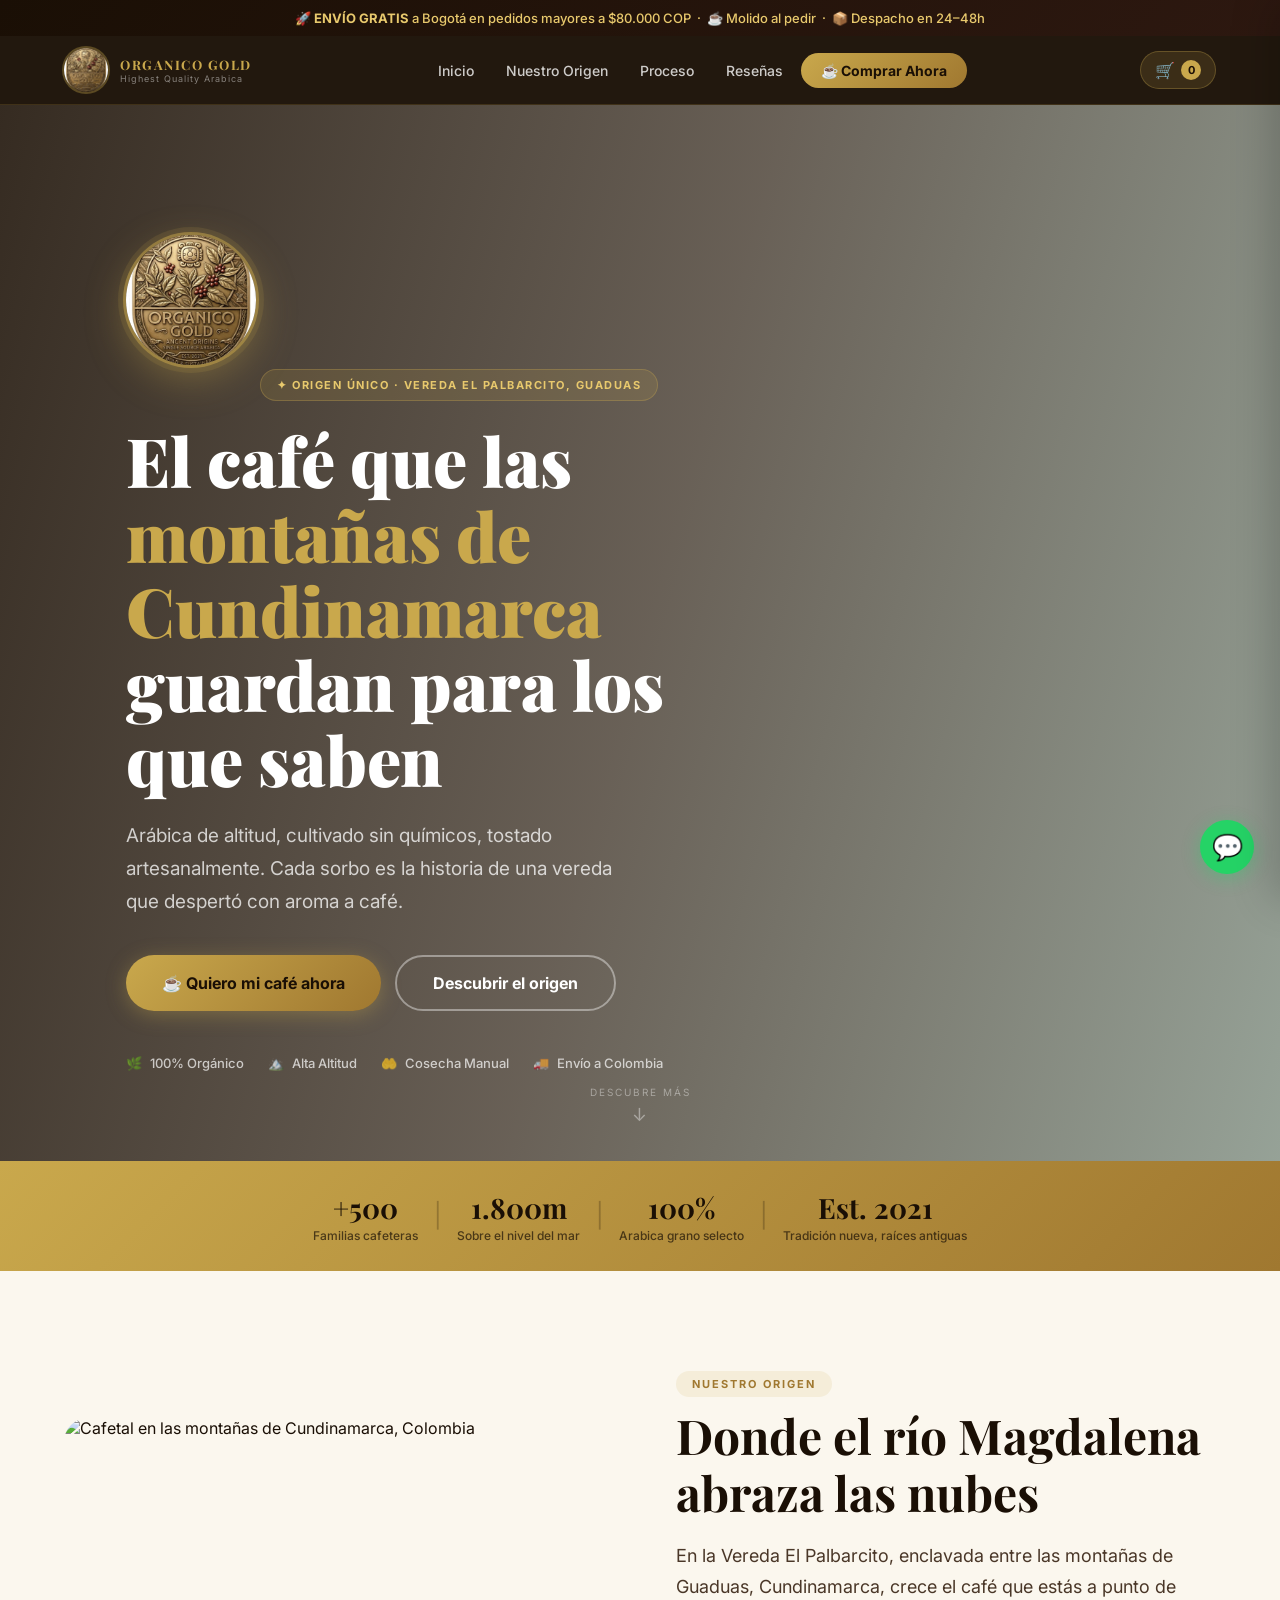
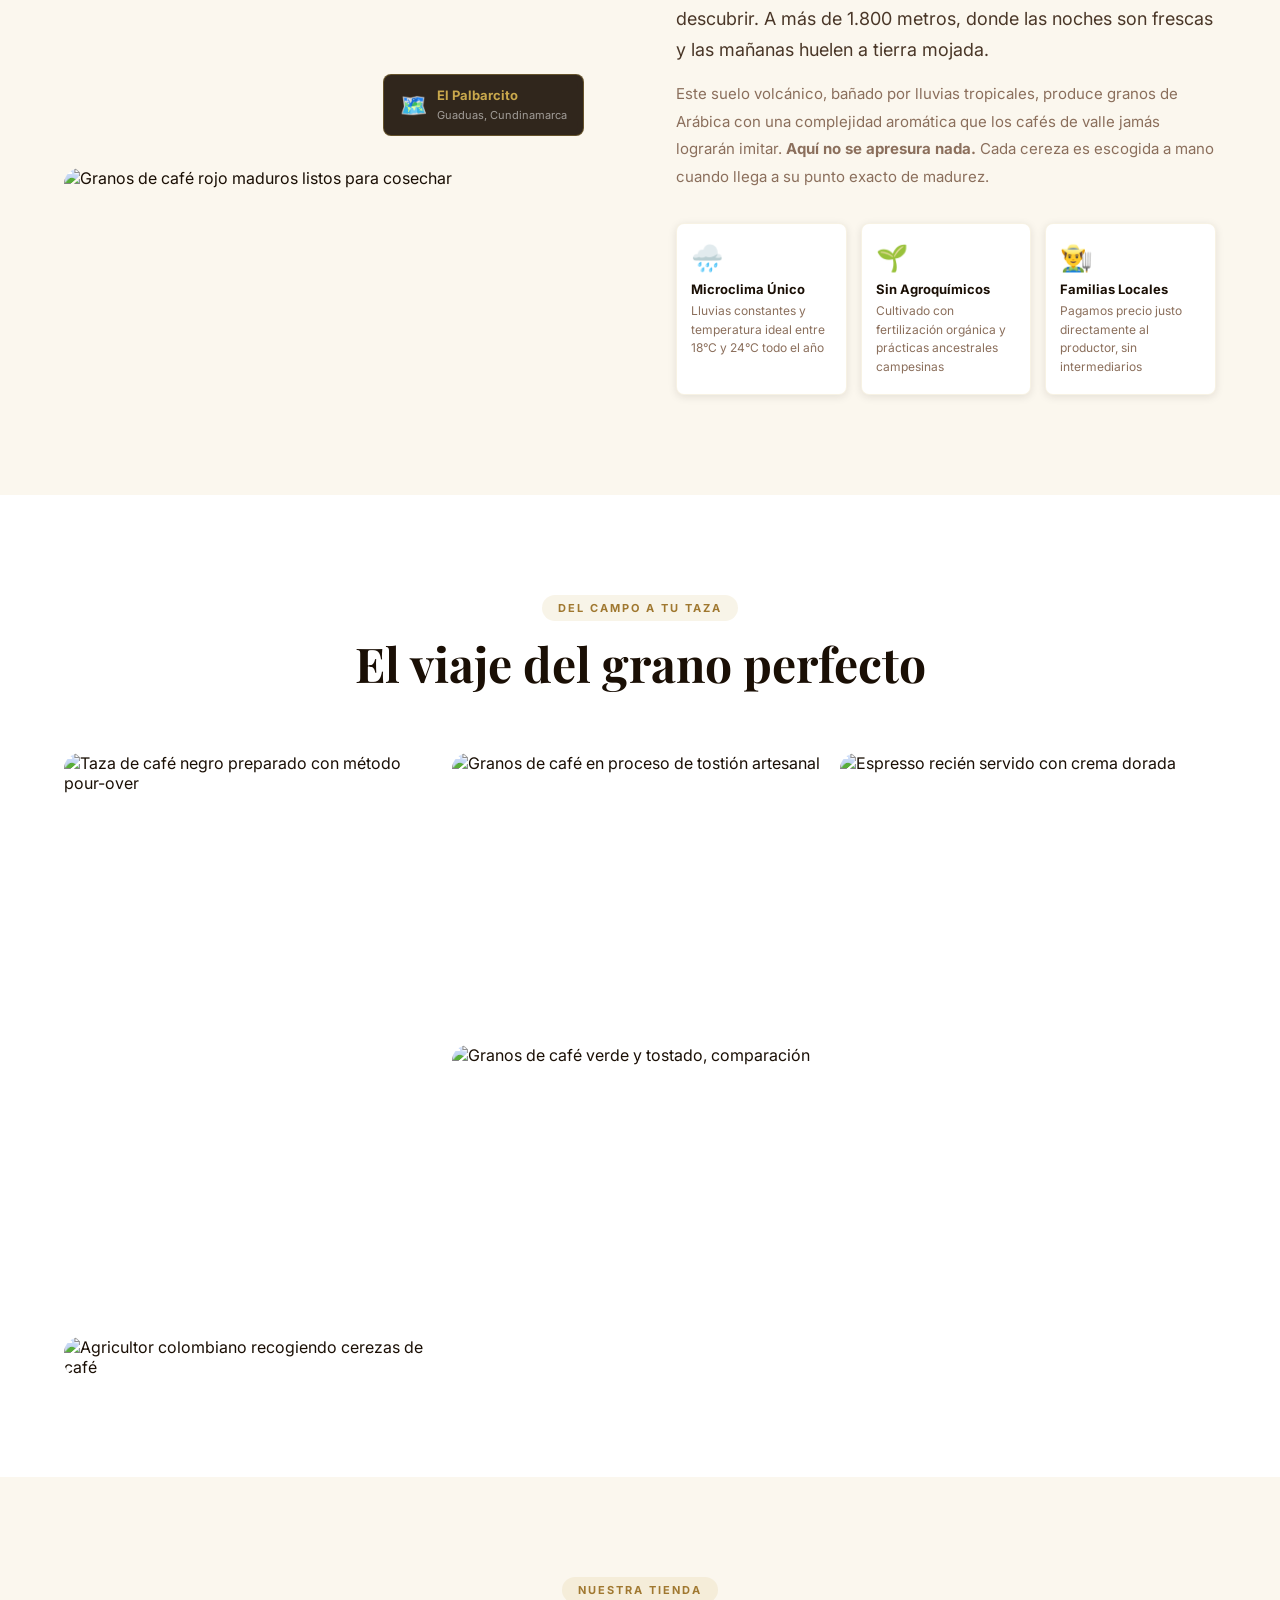
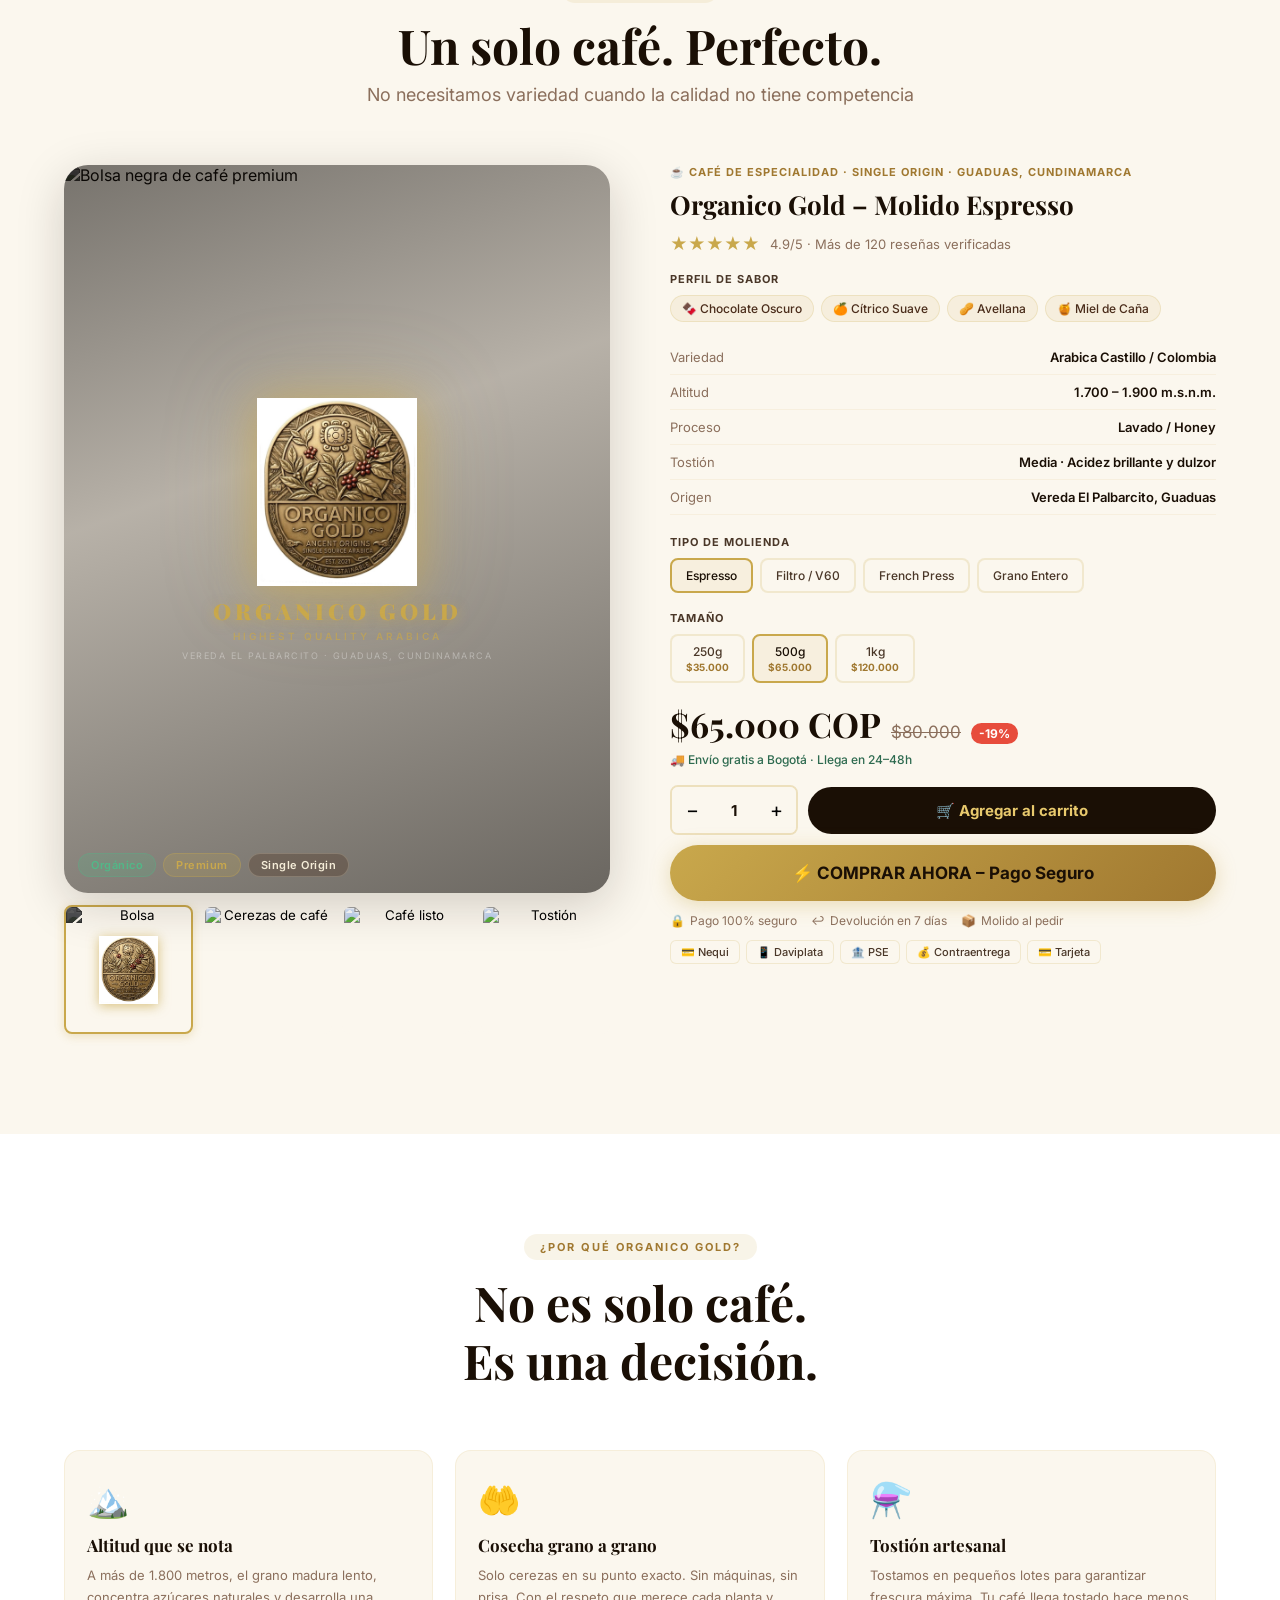
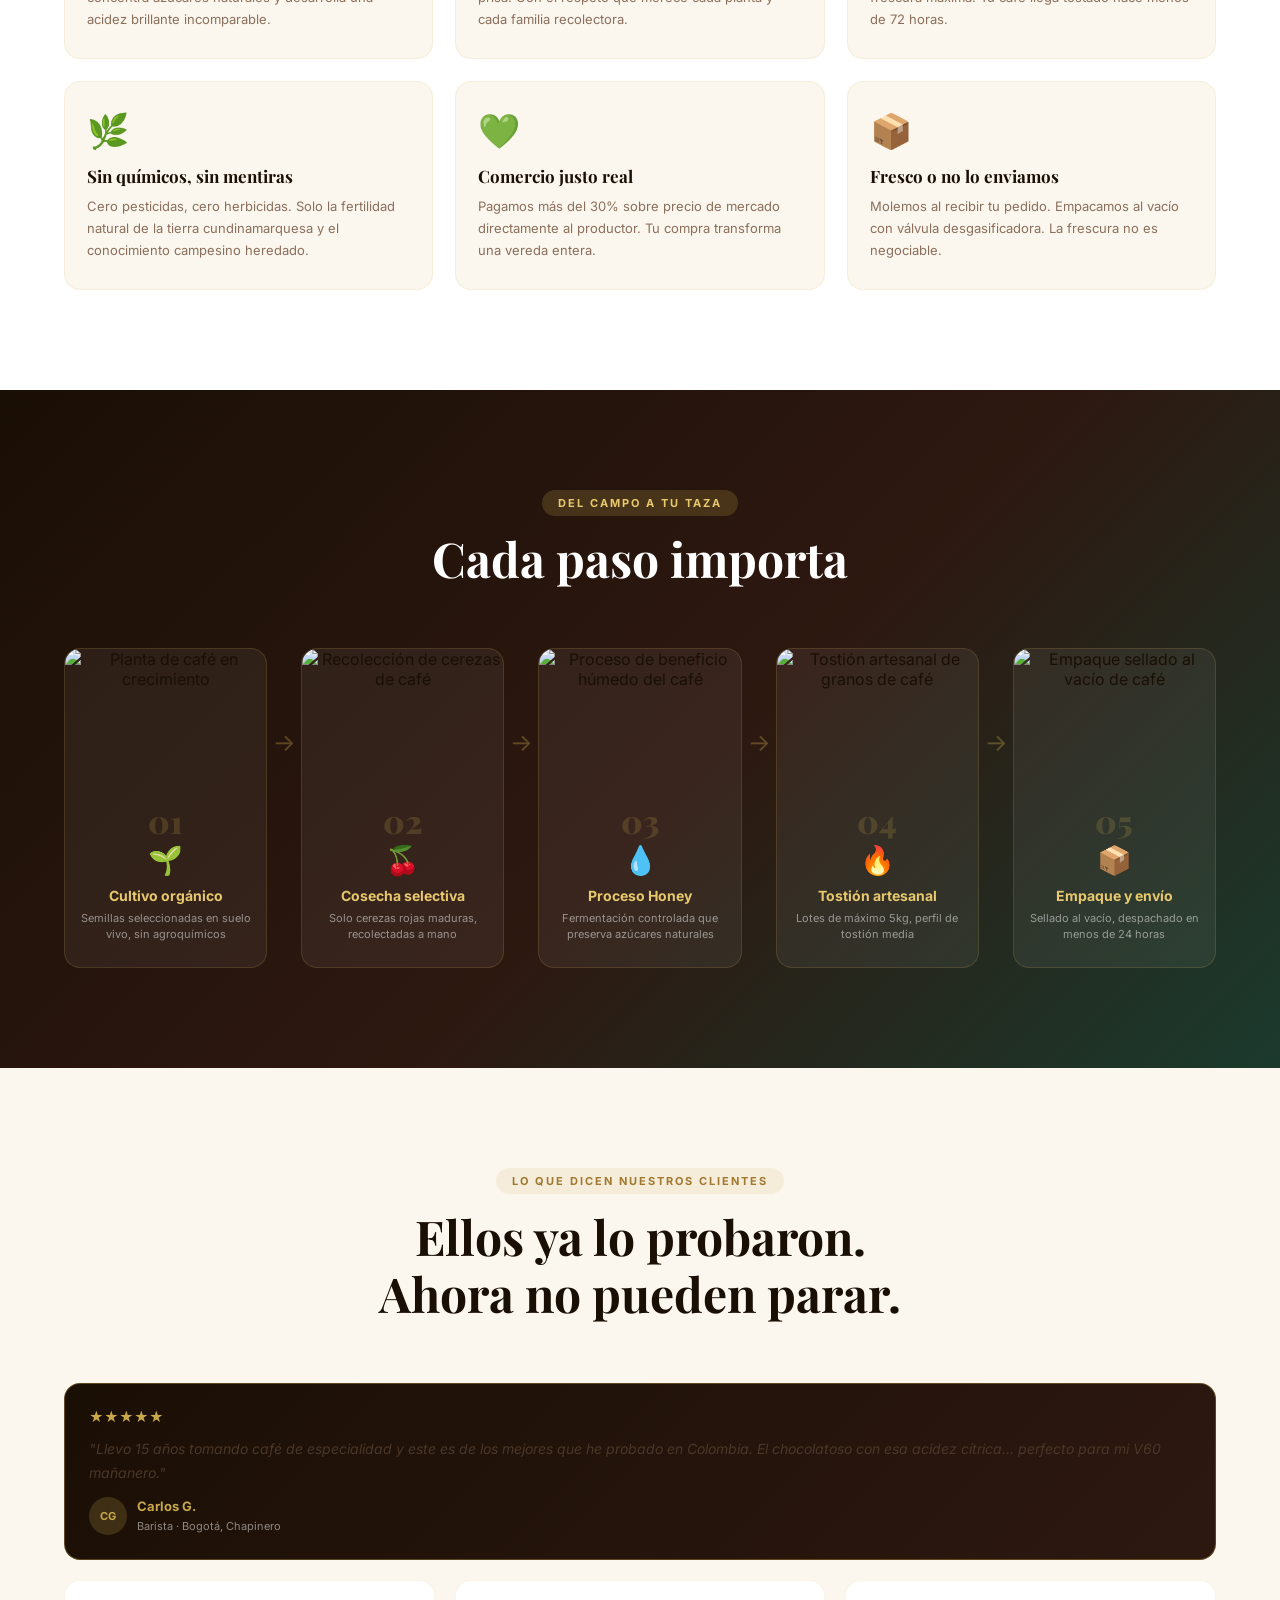
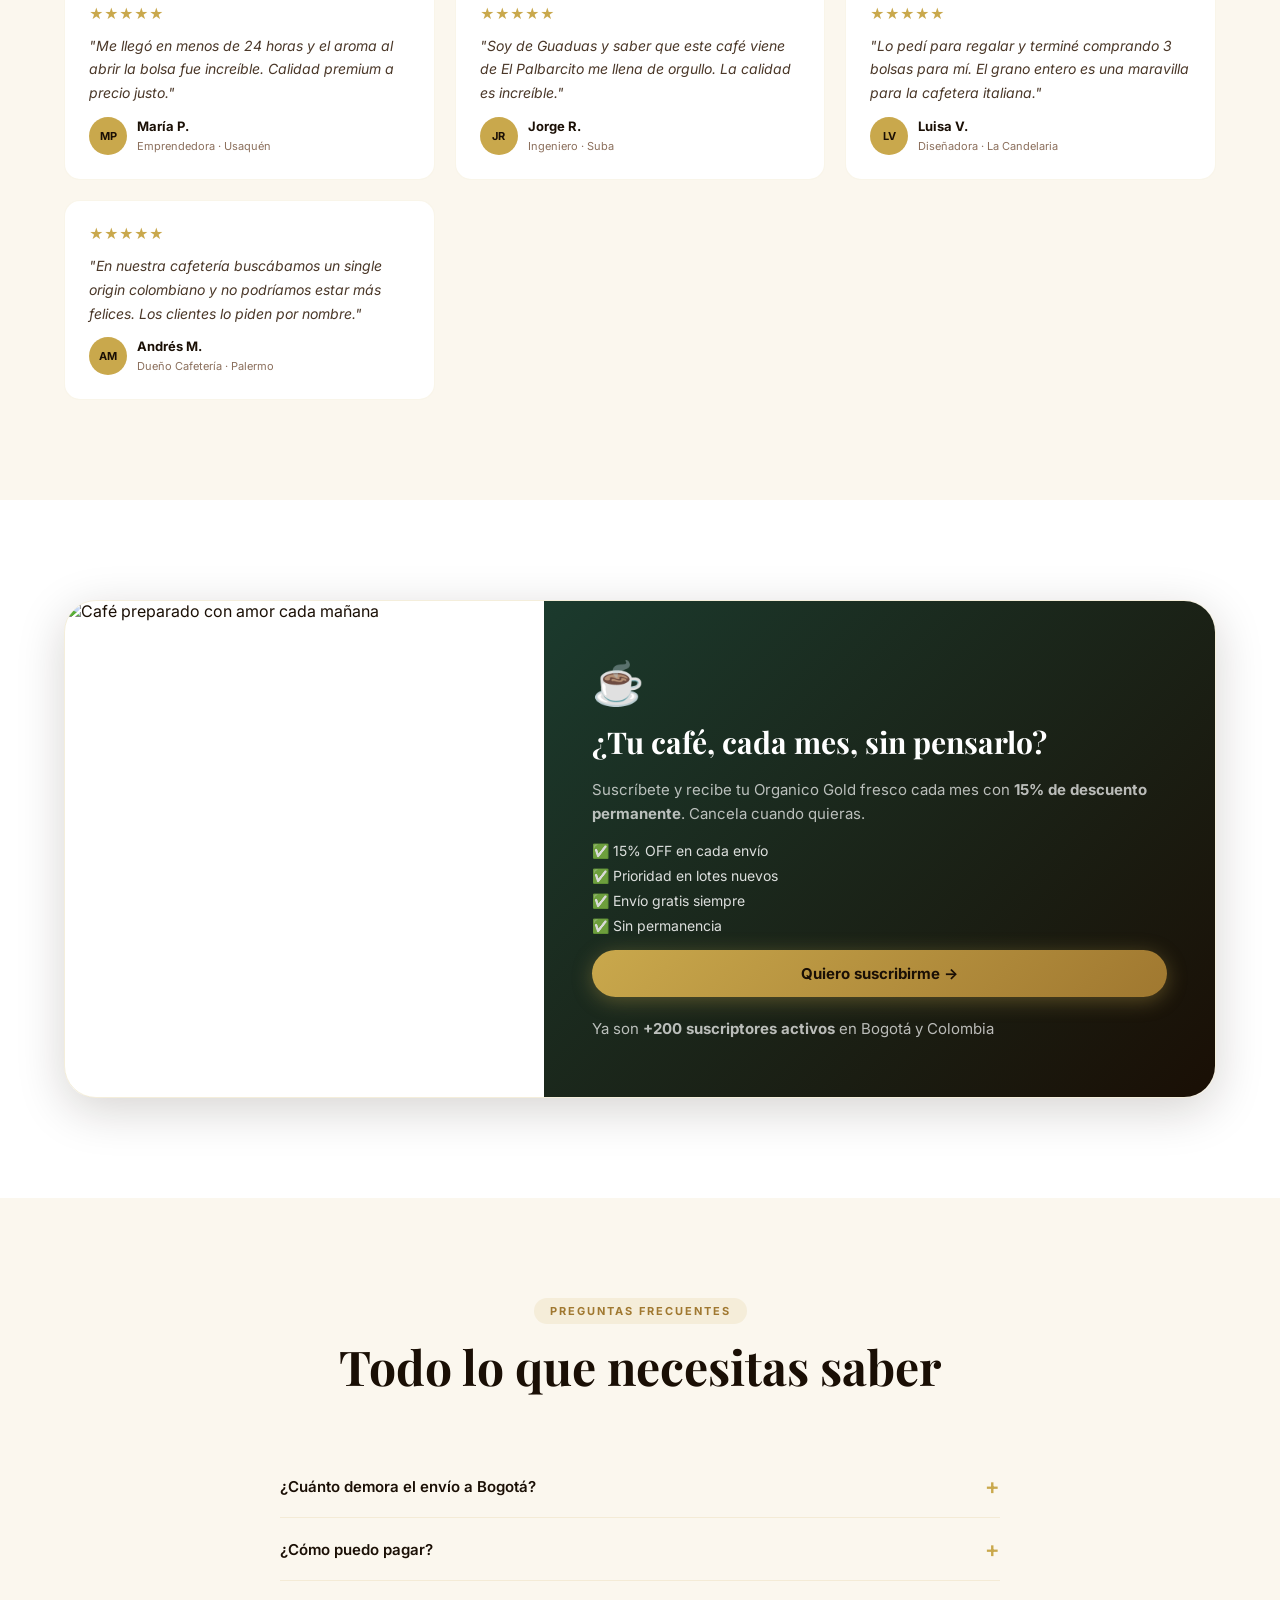
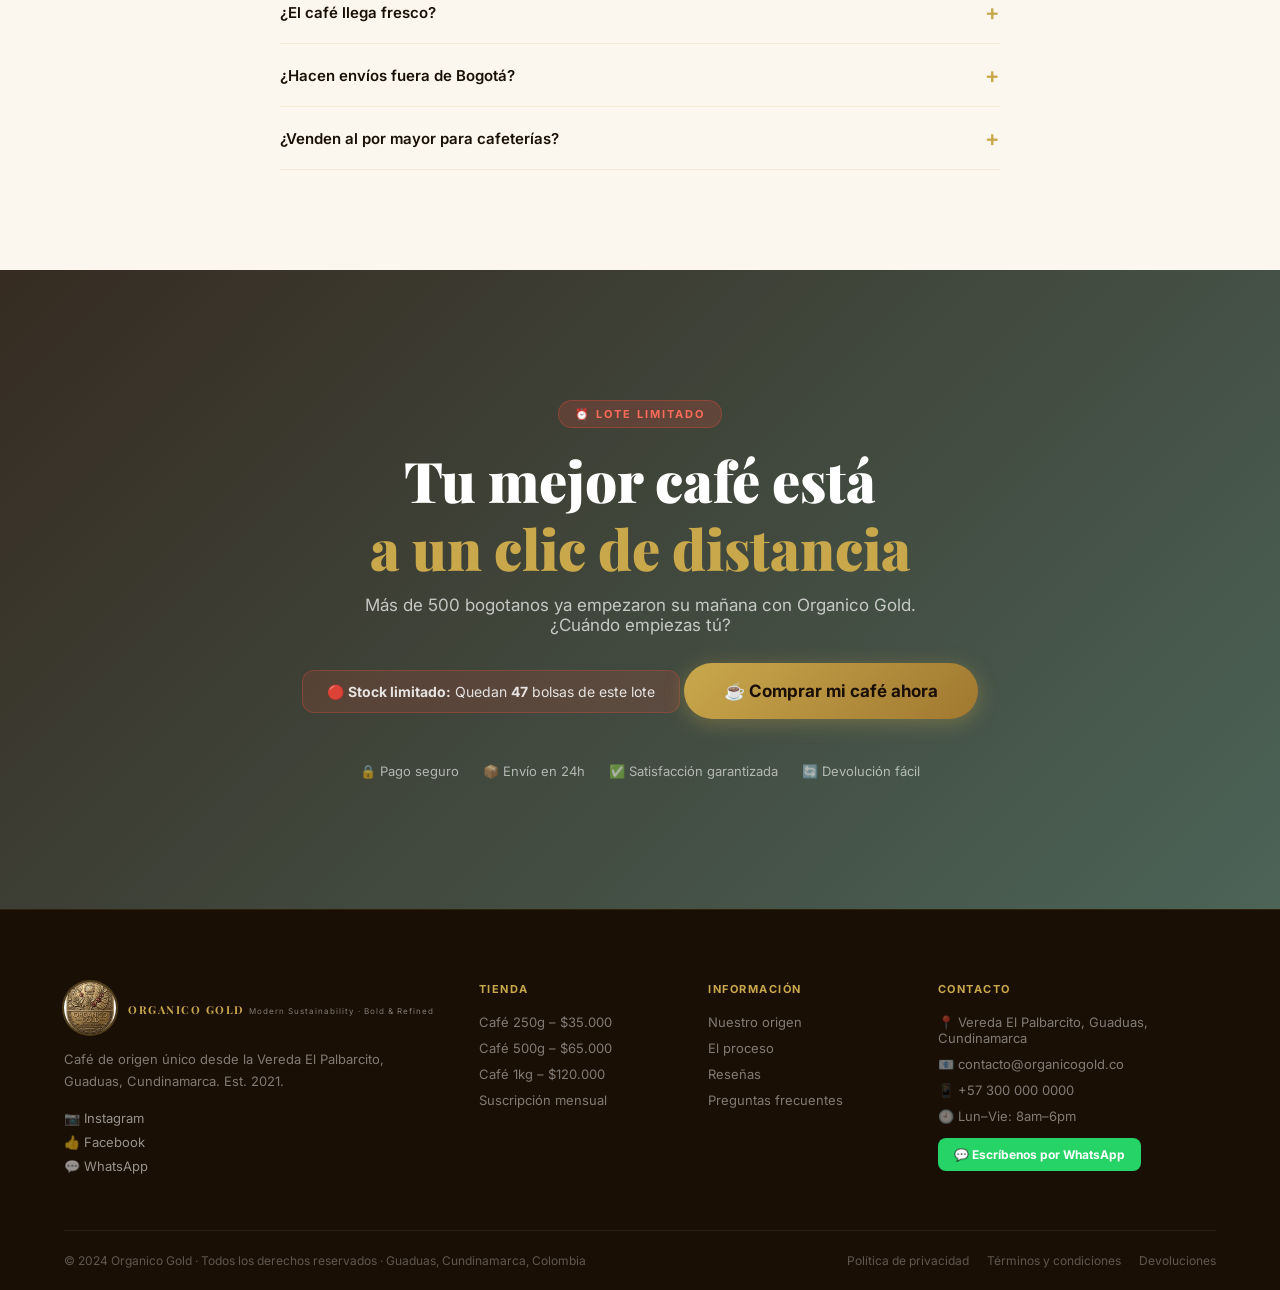
==== commit 9c49fb42: "fix: quitar fondo blanco del logo con border-radius circular - border-radius 50% en nav, hero y foot" ====
--- a/index.html
+++ b/index.html
@@ -32,7 +32,7 @@
 <nav class="navbar" id="navbar" role="navigation" aria-label="Navegación principal">
   <div class="nav-container">
     <a href="#inicio" class="nav-logo" aria-label="Organico Gold inicio">
-      <img src="images/logo.png" alt="Organico Gold Logo" class="nav-logo-img" />
+      <img src="images/logo.png?v=2" alt="Organico Gold Logo" class="nav-logo-img" />
       <div class="logo-text">
         <span class="logo-main">ORGANICO GOLD</span>
         <span class="logo-sub">Highest Quality Arabica</span>
@@ -63,7 +63,7 @@
   <div class="hero-overlay"></div>
   <div class="hero-content">
     <div class="hero-logo-wrap">
-      <img src="images/logo.png" alt="Organico Gold" class="hero-logo" />
+      <img src="images/logo.png?v=2" alt="Organico Gold" class="hero-logo" />
     </div>
     <div class="hero-badge">✦ Origen Único · Vereda El Palbarcito, Guaduas</div>
     <h1 class="hero-title">
@@ -239,7 +239,7 @@
             />
             <!-- Logo real superpuesto sobre la bolsa -->
             <div class="bag-logo-overlay">
-              <img src="images/logo.png" alt="Organico Gold" class="bag-logo-on-bag" />
+              <img src="images/logo.png?v=2" alt="Organico Gold" class="bag-logo-on-bag" />
               <div class="bag-brand-overlay">
                 <span class="bag-brand-name-text">ORGANICO GOLD</span>
                 <span class="bag-brand-sub-text">HIGHEST QUALITY ARABICA</span>
@@ -259,7 +259,7 @@
           <button class="thumb active" onclick="Product.selectView(this, 0)" role="listitem" aria-label="Bolsa producto">
             <div class="thumb-bag-mini">
               <img src="https://images.unsplash.com/photo-1559056199-641a0ac8b55e?w=120&q=70" alt="Bolsa" />
-              <img src="images/logo.png" alt="" class="thumb-logo-mini" />
+              <img src="images/logo.png?v=2" alt="" class="thumb-logo-mini" />
             </div>
           </button>
           <button class="thumb" onclick="Product.selectView(this, 1)" role="listitem" aria-label="Granos de café">
@@ -629,7 +629,7 @@
     <div class="footer-grid">
       <div class="footer-brand">
         <div class="footer-logo">
-          <img src="images/logo.png" alt="Organico Gold" class="footer-logo-img" />
+          <img src="images/logo.png?v=2" alt="Organico Gold" class="footer-logo-img" />
           <div>
             <span class="logo-main small">ORGANICO GOLD</span>
             <span class="logo-sub small">Modern Sustainability · Bold & Refined</span>
--- a/styles.css
+++ b/styles.css
@@ -157,24 +157,30 @@
 }
 .logo-og.small { width:36px; height:36px; font-size:12px; }
 
-/* Logo imagen real */
+/* ── Logo imagen real (quita fondo blanco con border-radius) ── */
 .nav-logo-img {
   width:44px; height:44px;
-  object-fit:contain;
-  filter:drop-shadow(0 2px 6px rgba(201,168,76,.4));
-  transition:transform var(--dur) var(--ease), filter var(--dur) var(--ease);
+  object-fit:cover;
+  object-position:center;
+  border-radius:50%;           /* recorta el cuadrado blanco → solo el medallón */
   flex-shrink:0;
+  box-shadow:0 0 0 2px rgba(201,168,76,.35);
+  transition:transform var(--dur) var(--ease),
+             box-shadow var(--dur) var(--ease);
 }
 .nav-logo:hover .nav-logo-img {
-  transform:rotate(8deg) scale(1.08);
-  filter:drop-shadow(0 4px 12px rgba(201,168,76,.6));
+  transform:rotate(6deg) scale(1.1);
+  box-shadow:0 0 0 3px rgba(201,168,76,.7),
+             0 4px 16px rgba(201,168,76,.4);
 }
 
 .footer-logo-img {
   width:52px; height:52px;
-  object-fit:contain;
-  filter:drop-shadow(0 2px 6px rgba(201,168,76,.3)) brightness(0.95);
+  object-fit:cover;
+  object-position:center;
+  border-radius:50%;
   flex-shrink:0;
+  box-shadow:0 0 0 2px rgba(201,168,76,.3);
 }
 
 /* Hero logo */
@@ -184,13 +190,18 @@
   animation:logoFloat 4s ease-in-out infinite;
 }
 .hero-logo {
-  width:110px; height:110px;
-  object-fit:contain;
-  filter:drop-shadow(0 8px 24px rgba(201,168,76,.5));
+  width:130px; height:130px;
+  object-fit:cover;
+  object-position:center;
+  border-radius:50%;           /* quita fondo blanco */
+  box-shadow:
+    0 0 0 3px rgba(201,168,76,.5),
+    0 0 0 8px rgba(201,168,76,.12),
+    0 12px 40px rgba(201,168,76,.4);
 }
 @keyframes logoFloat {
   0%,100% { transform:translateY(0) rotate(0deg); }
-  50%      { transform:translateY(-8px) rotate(2deg); }
+  50%      { transform:translateY(-10px) rotate(2deg); }
 }
 .logo-text      { display:flex; flex-direction:column; }
 .logo-main      { color:var(--gold); font-family:'Playfair Display',serif; font-weight:700; font-size:13px; letter-spacing:1.5px; }
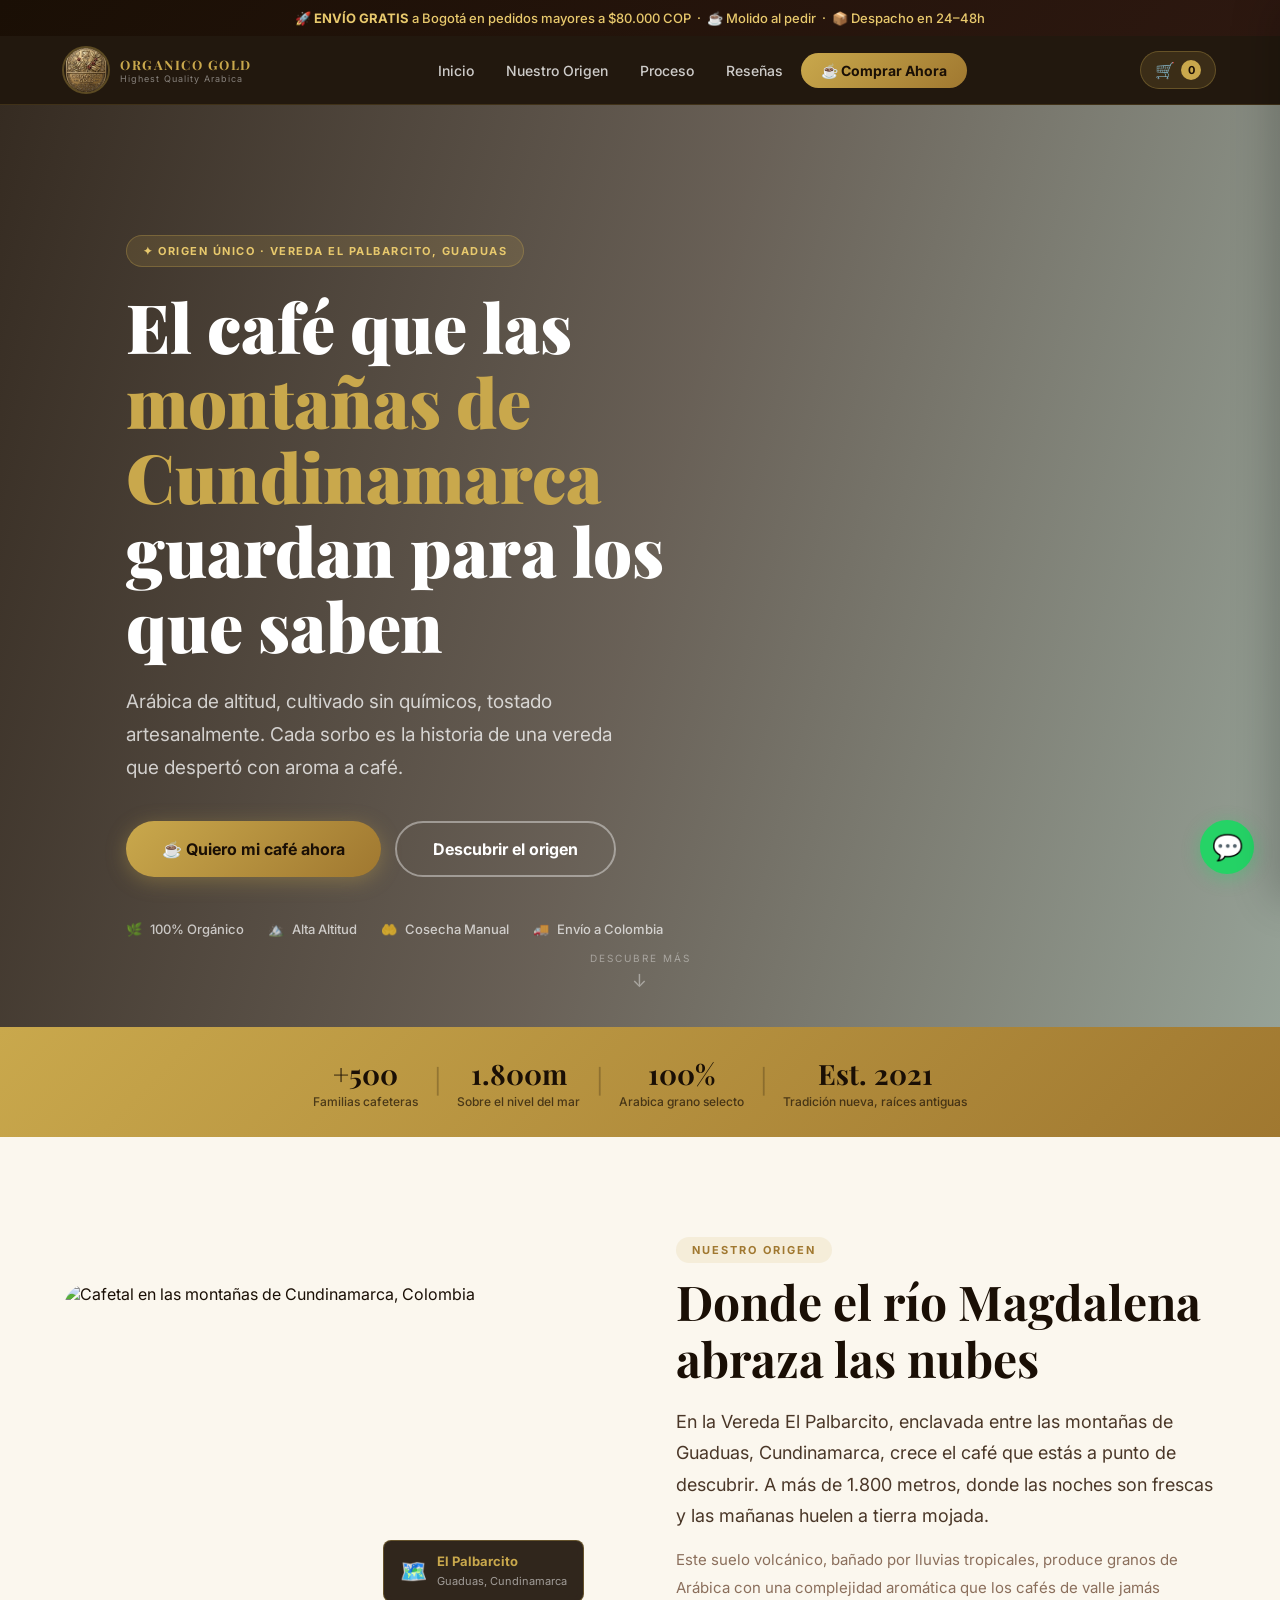
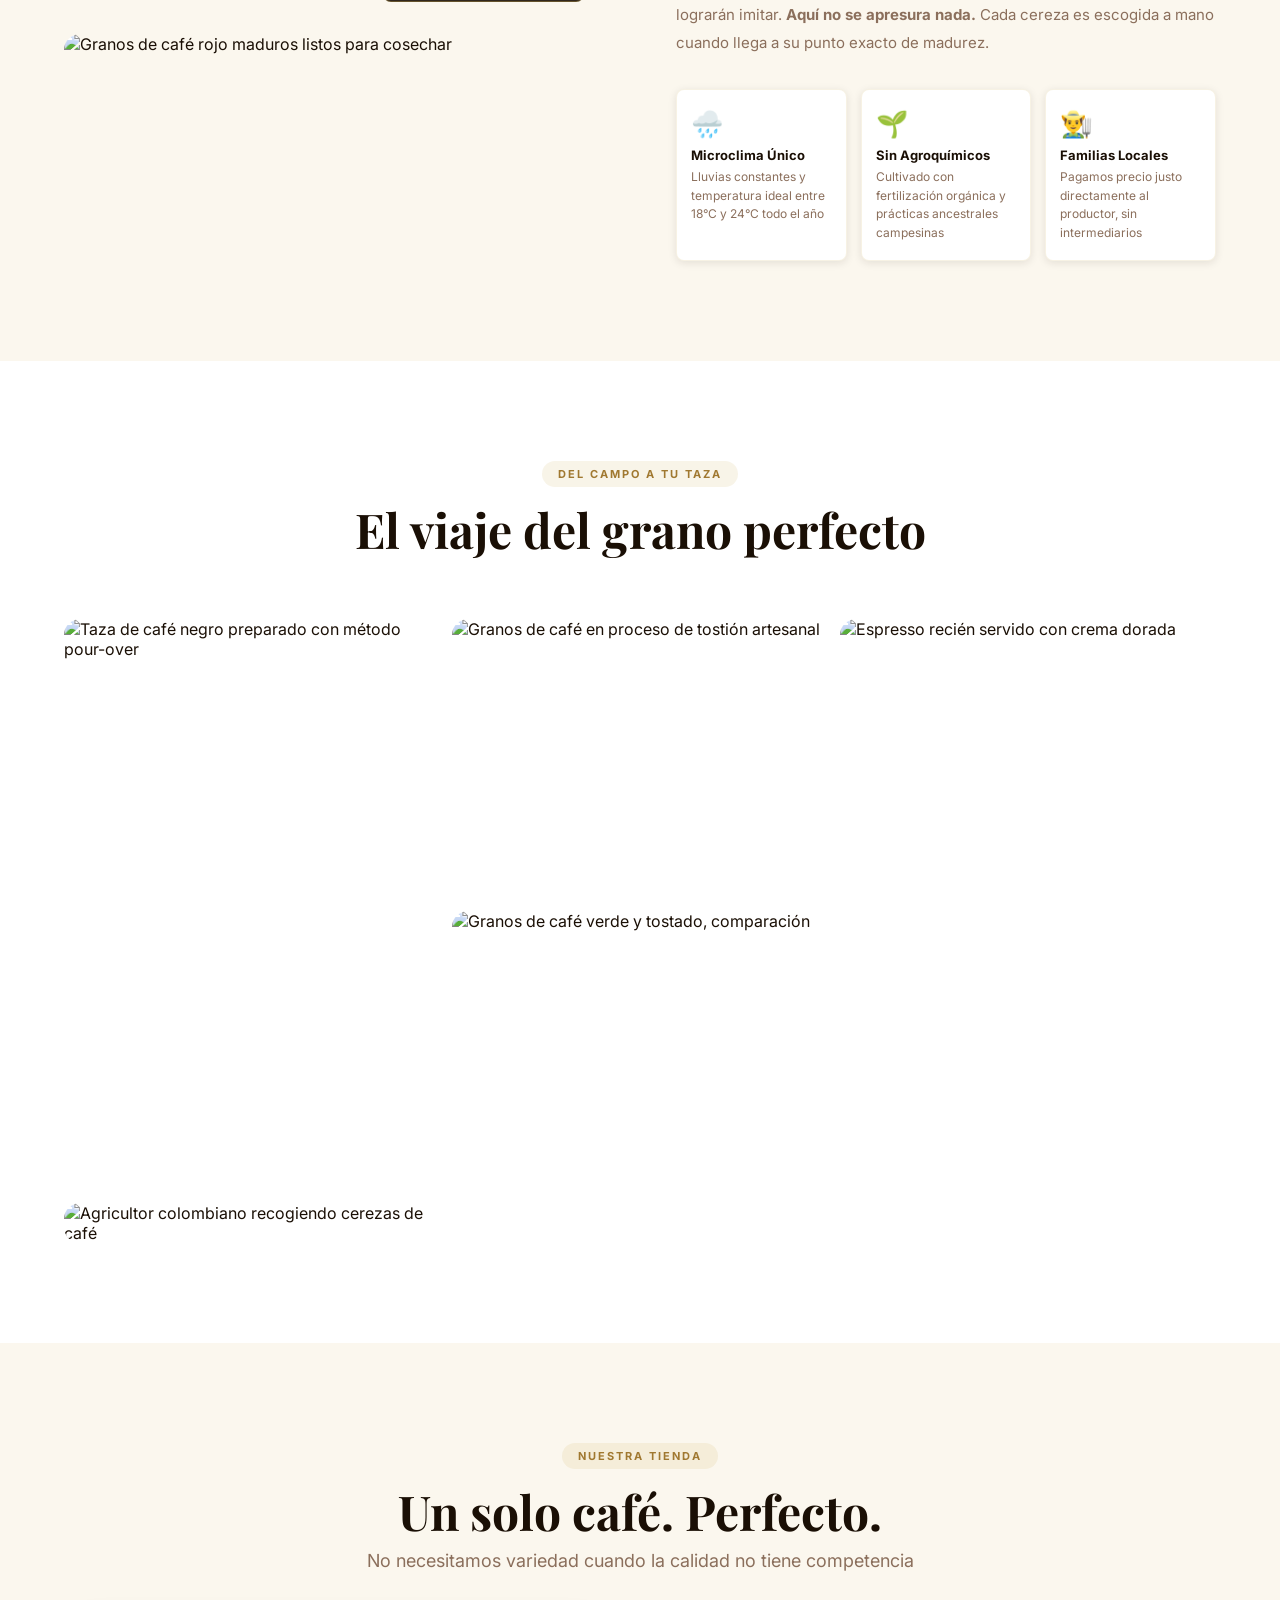
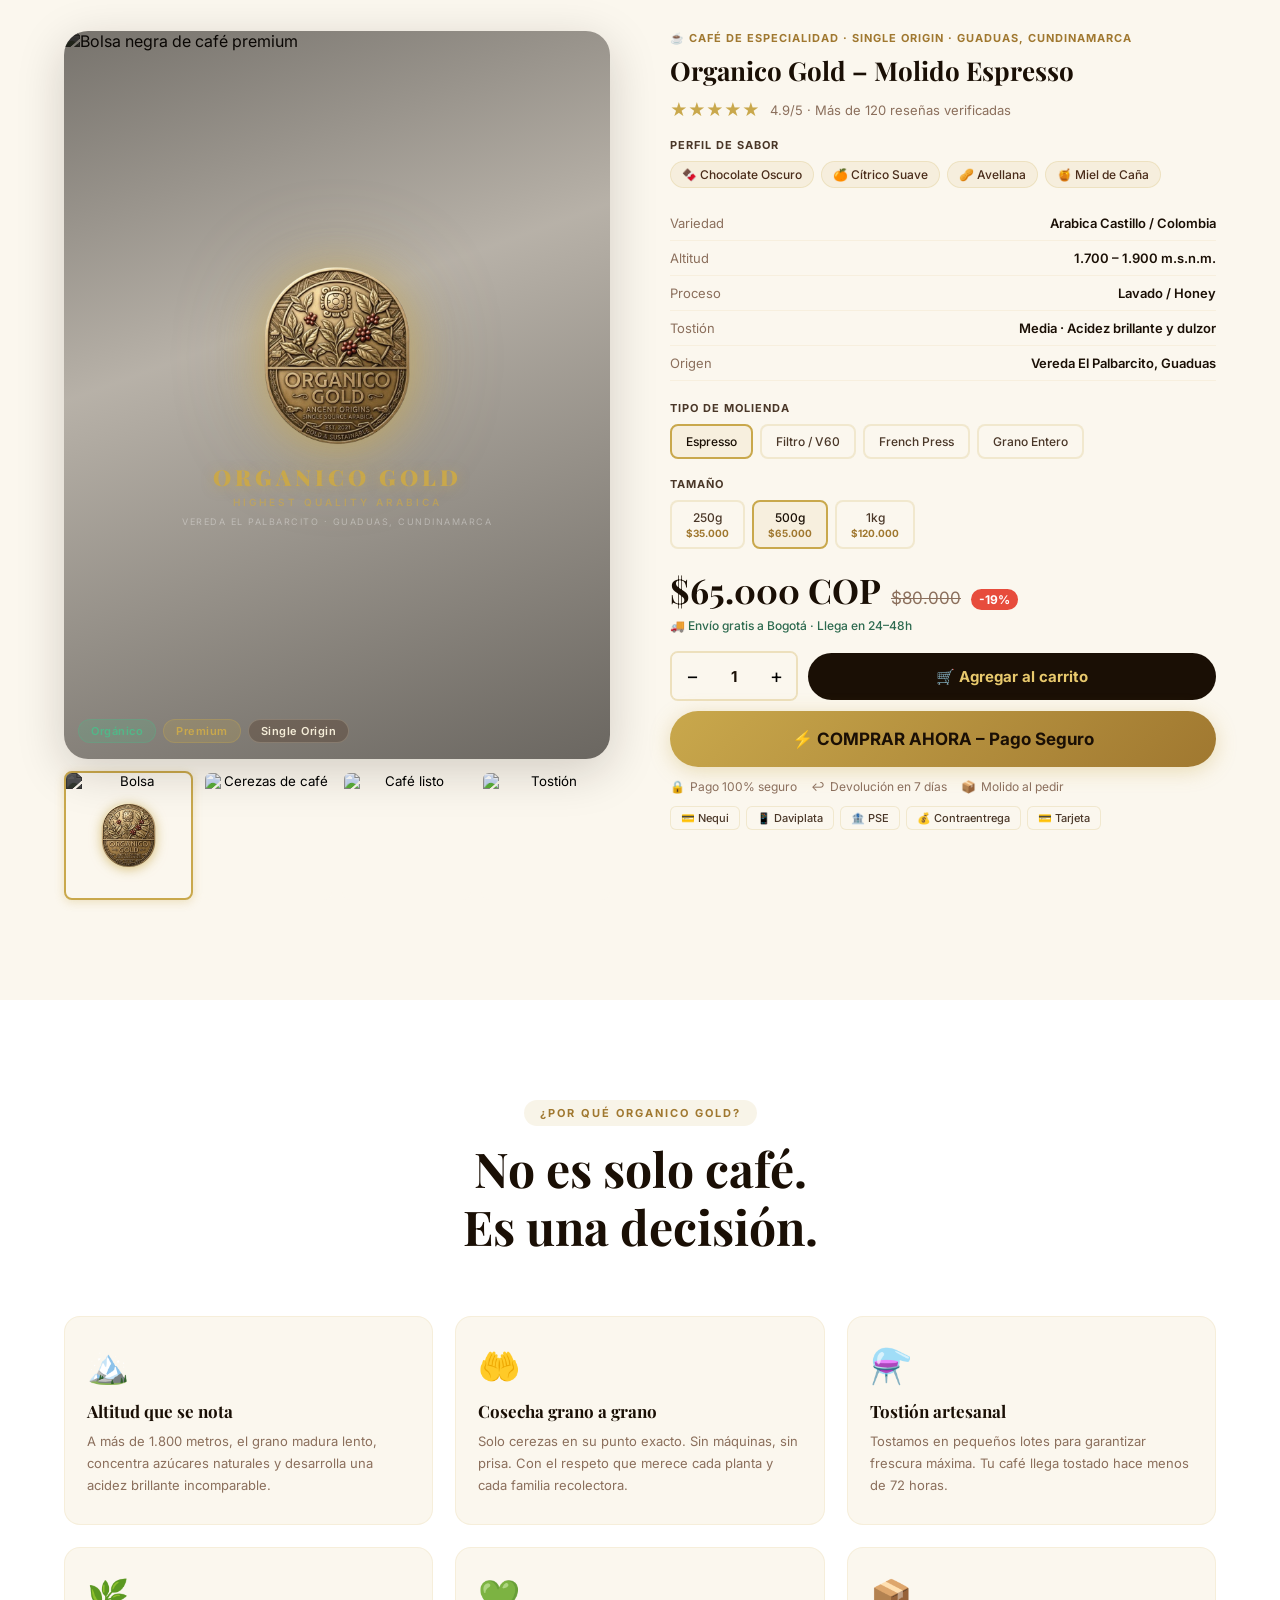
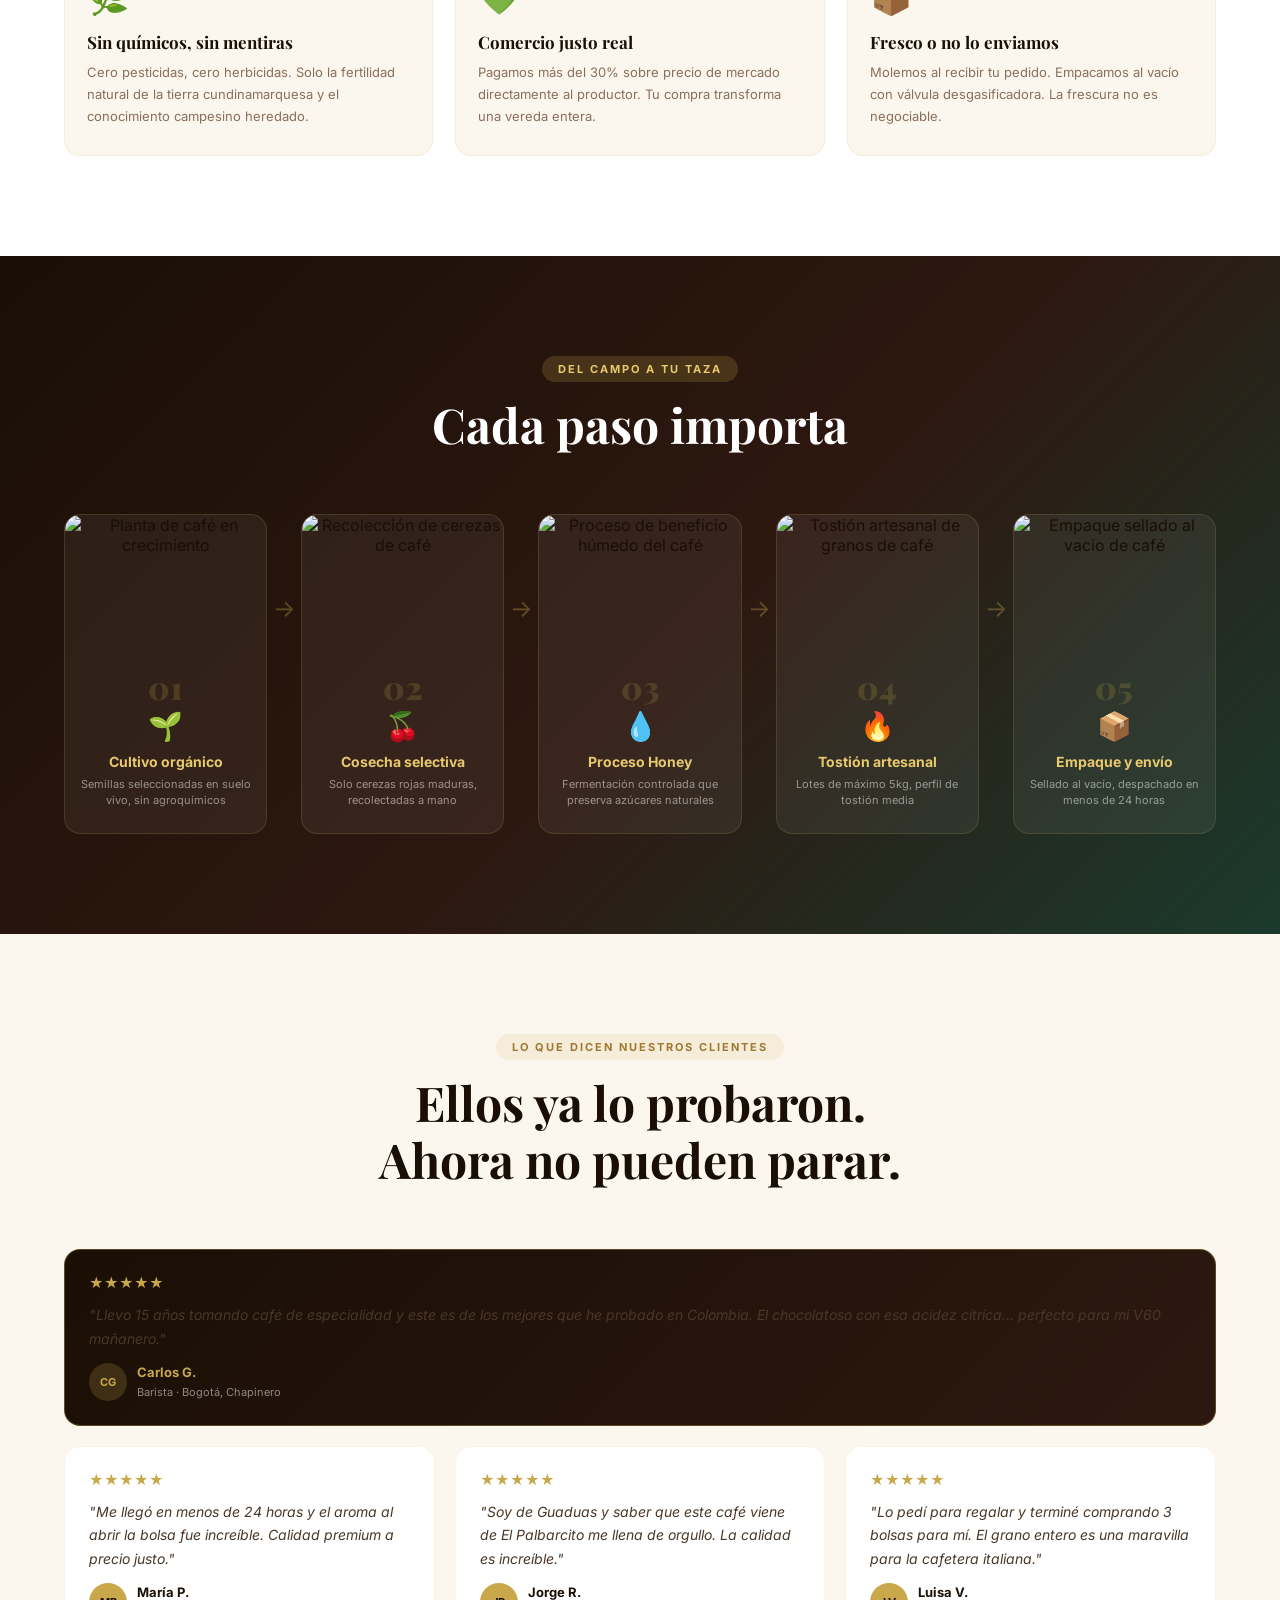
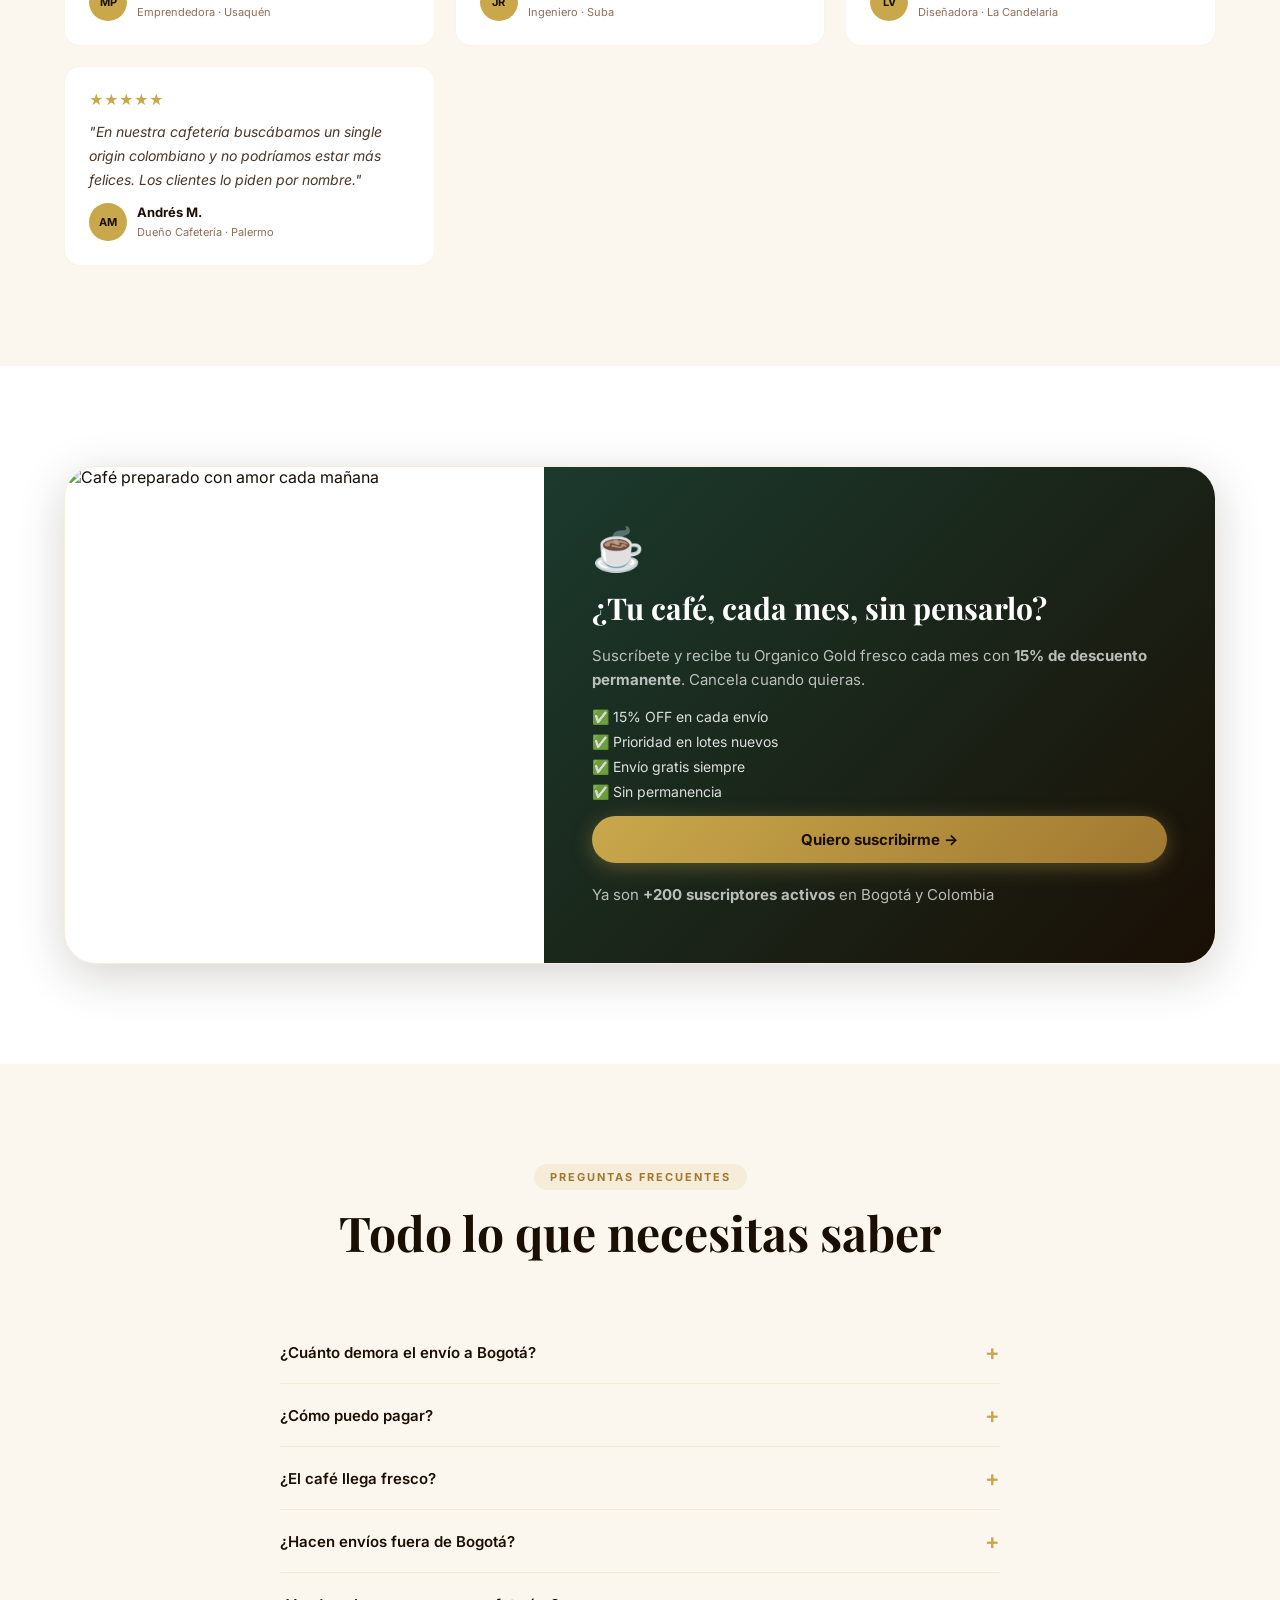
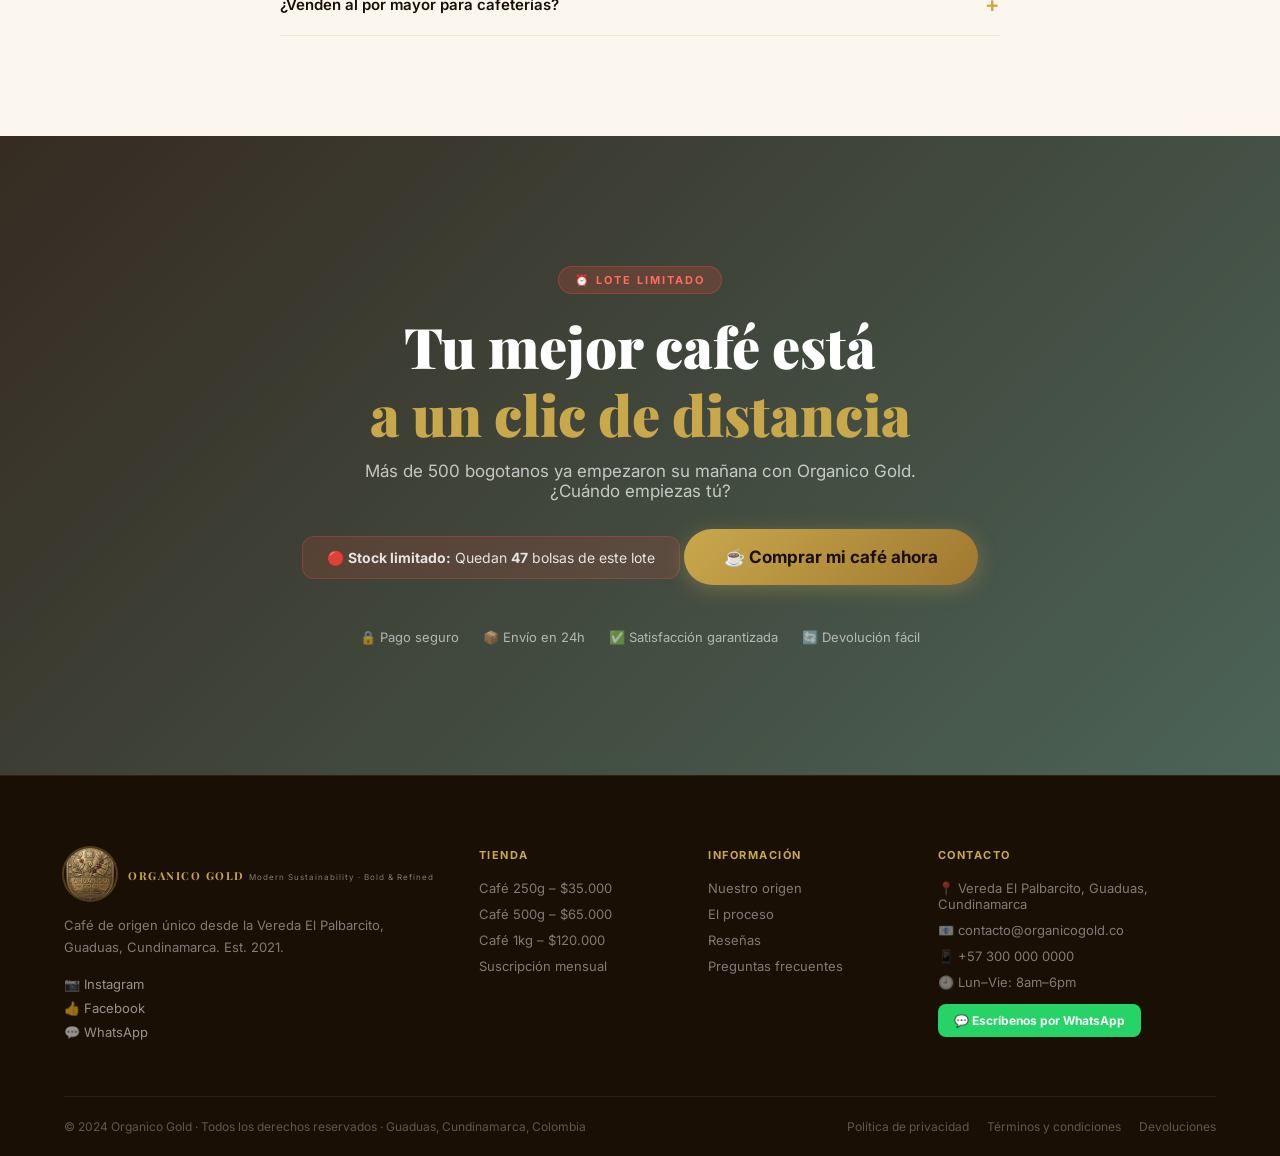
==== commit 79733e9a: "fix: logo sin fondo transparente + quitar logo animado del hero - Actualiza images/logo.png con vers" ====
--- a/index.html
+++ b/index.html
@@ -62,9 +62,6 @@
   <div class="hero-img" role="img" aria-label="Plantación de café en las montañas de Cundinamarca"></div>
   <div class="hero-overlay"></div>
   <div class="hero-content">
-    <div class="hero-logo-wrap">
-      <img src="images/logo.png?v=2" alt="Organico Gold" class="hero-logo" />
-    </div>
     <div class="hero-badge">✦ Origen Único · Vereda El Palbarcito, Guaduas</div>
     <h1 class="hero-title">
       El café que las<br/>
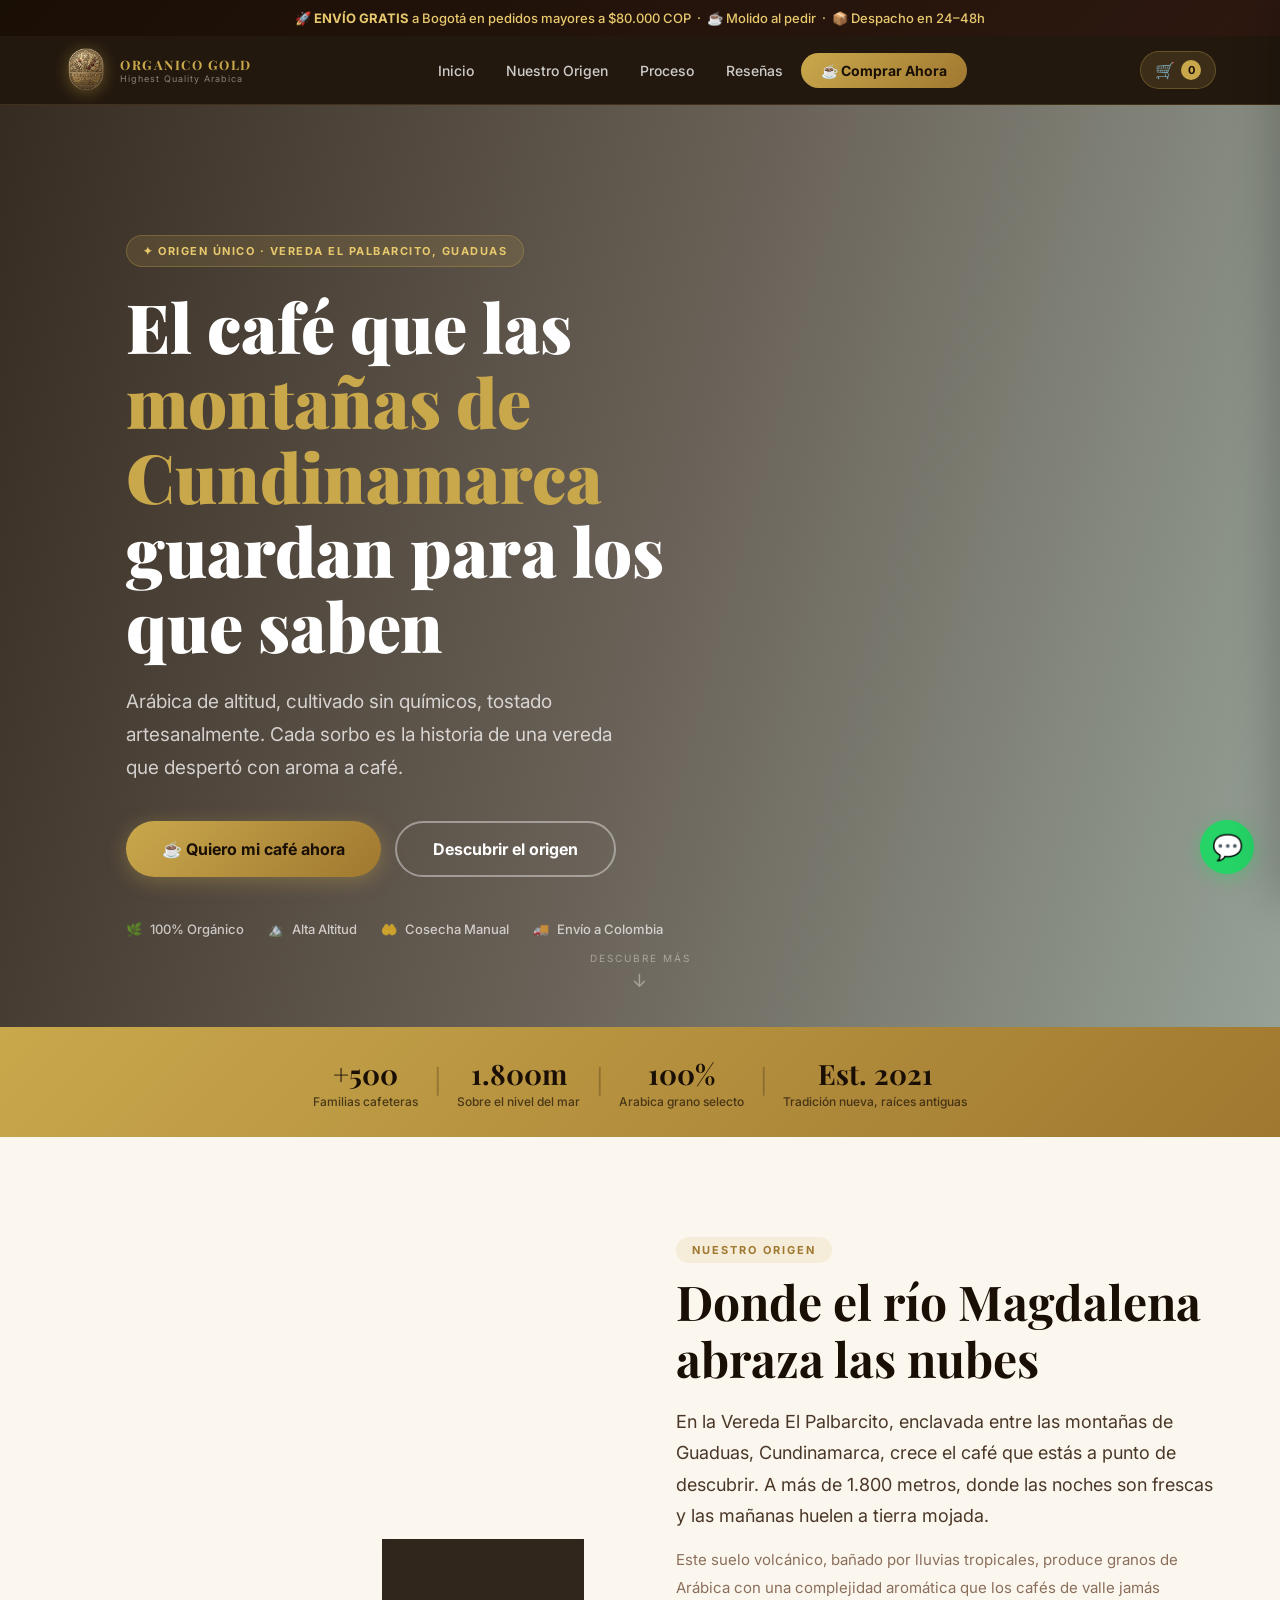
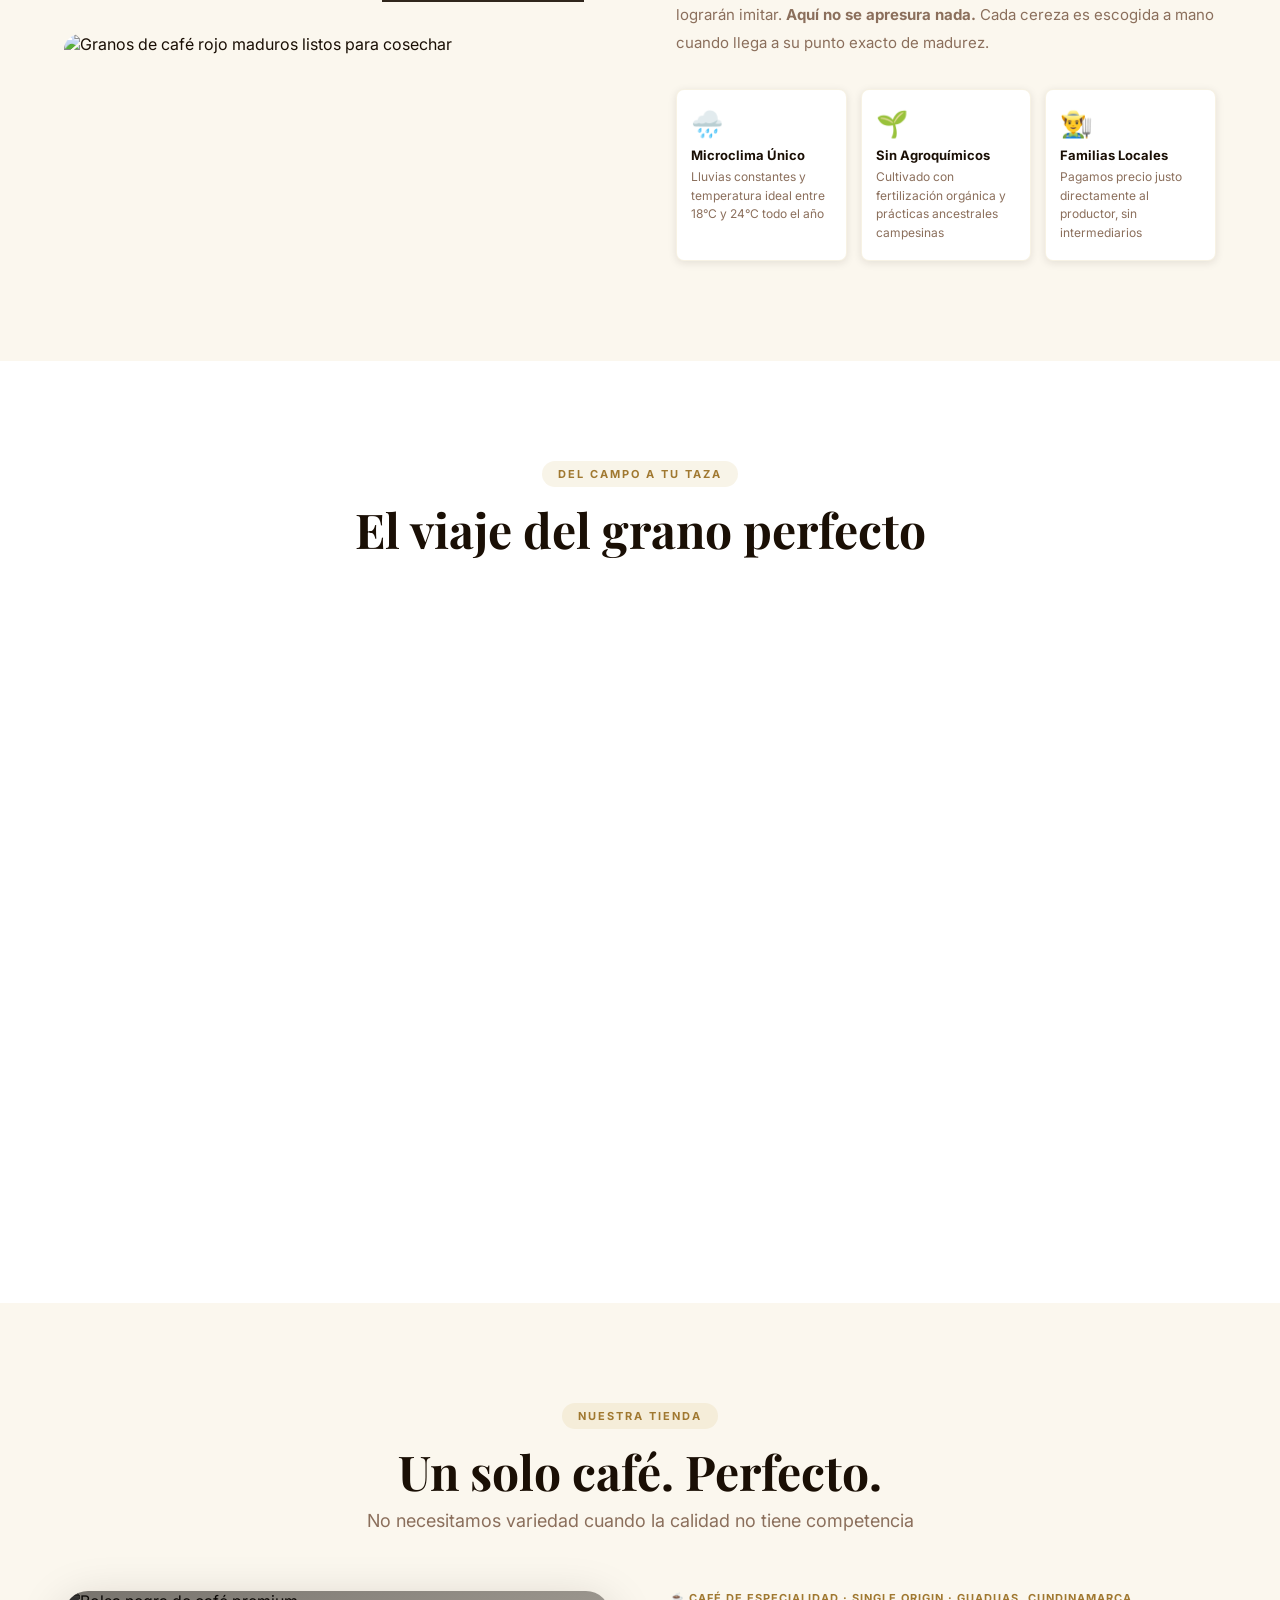
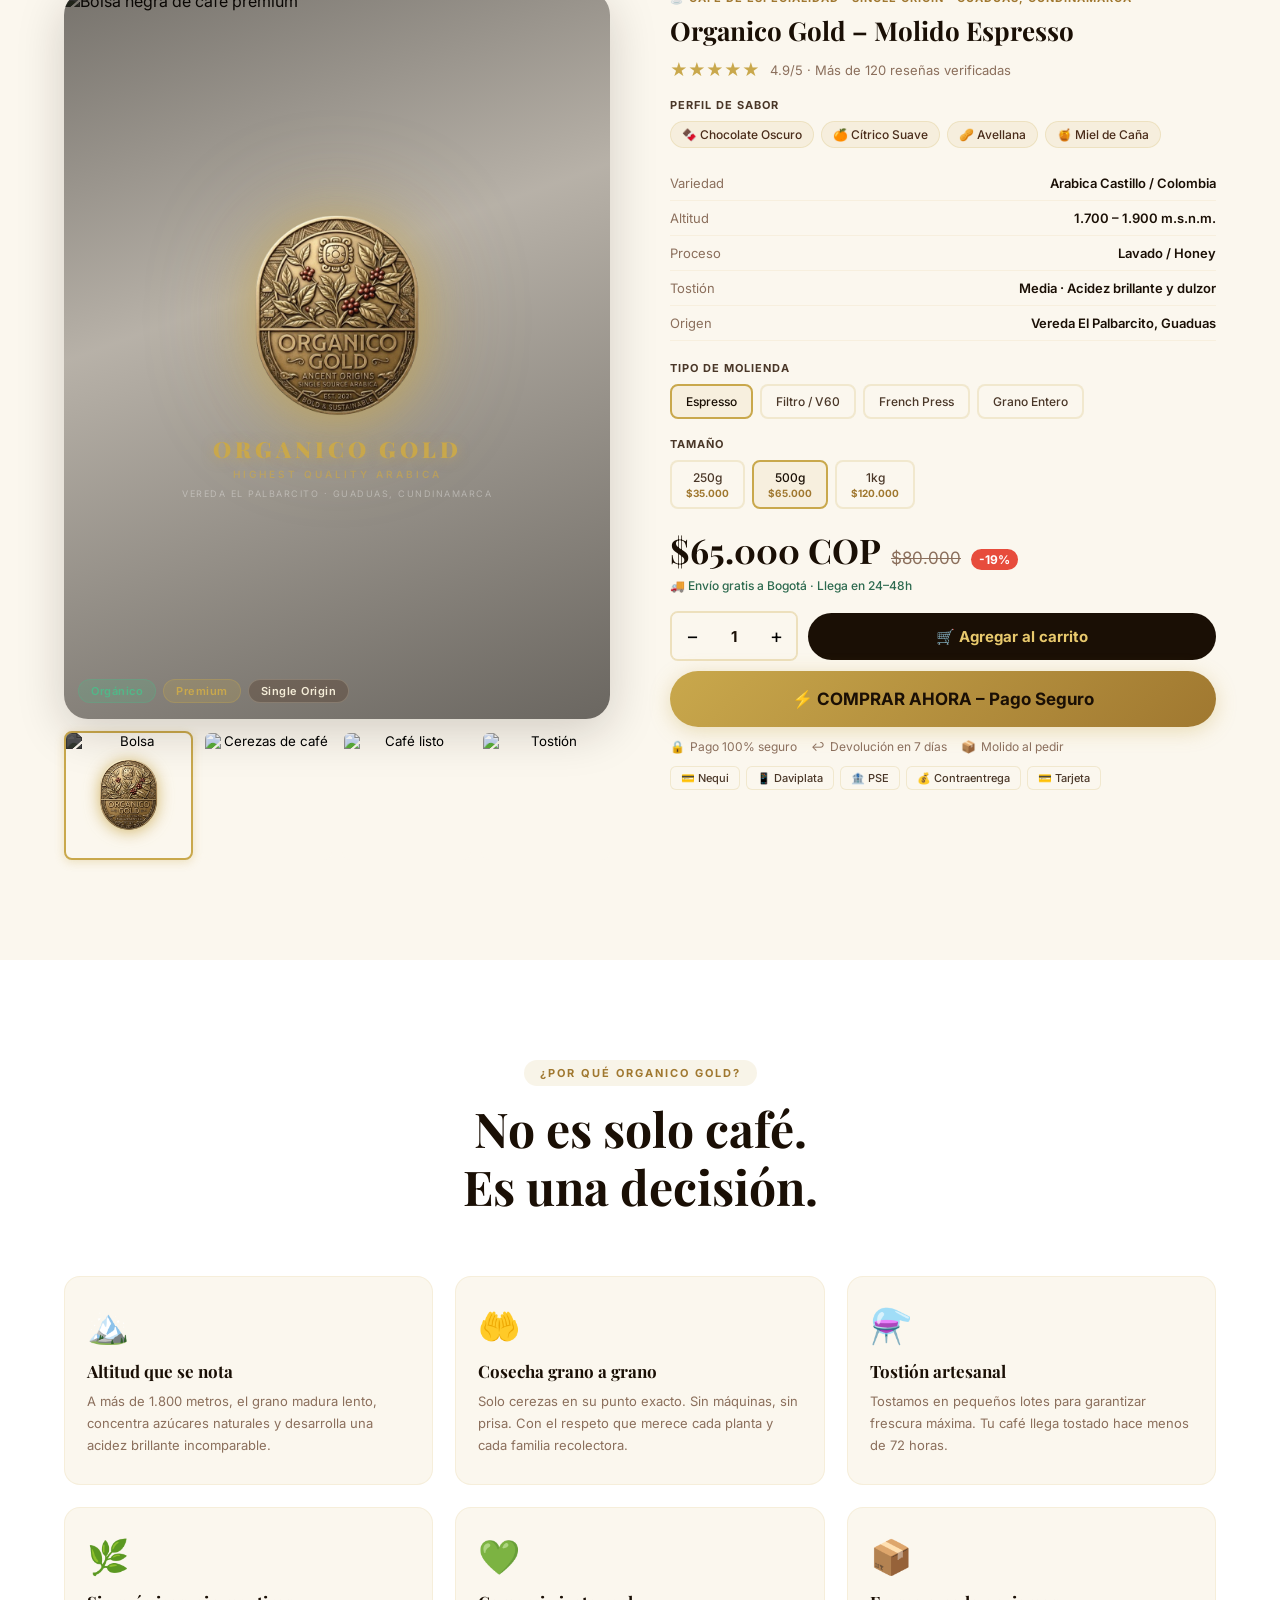
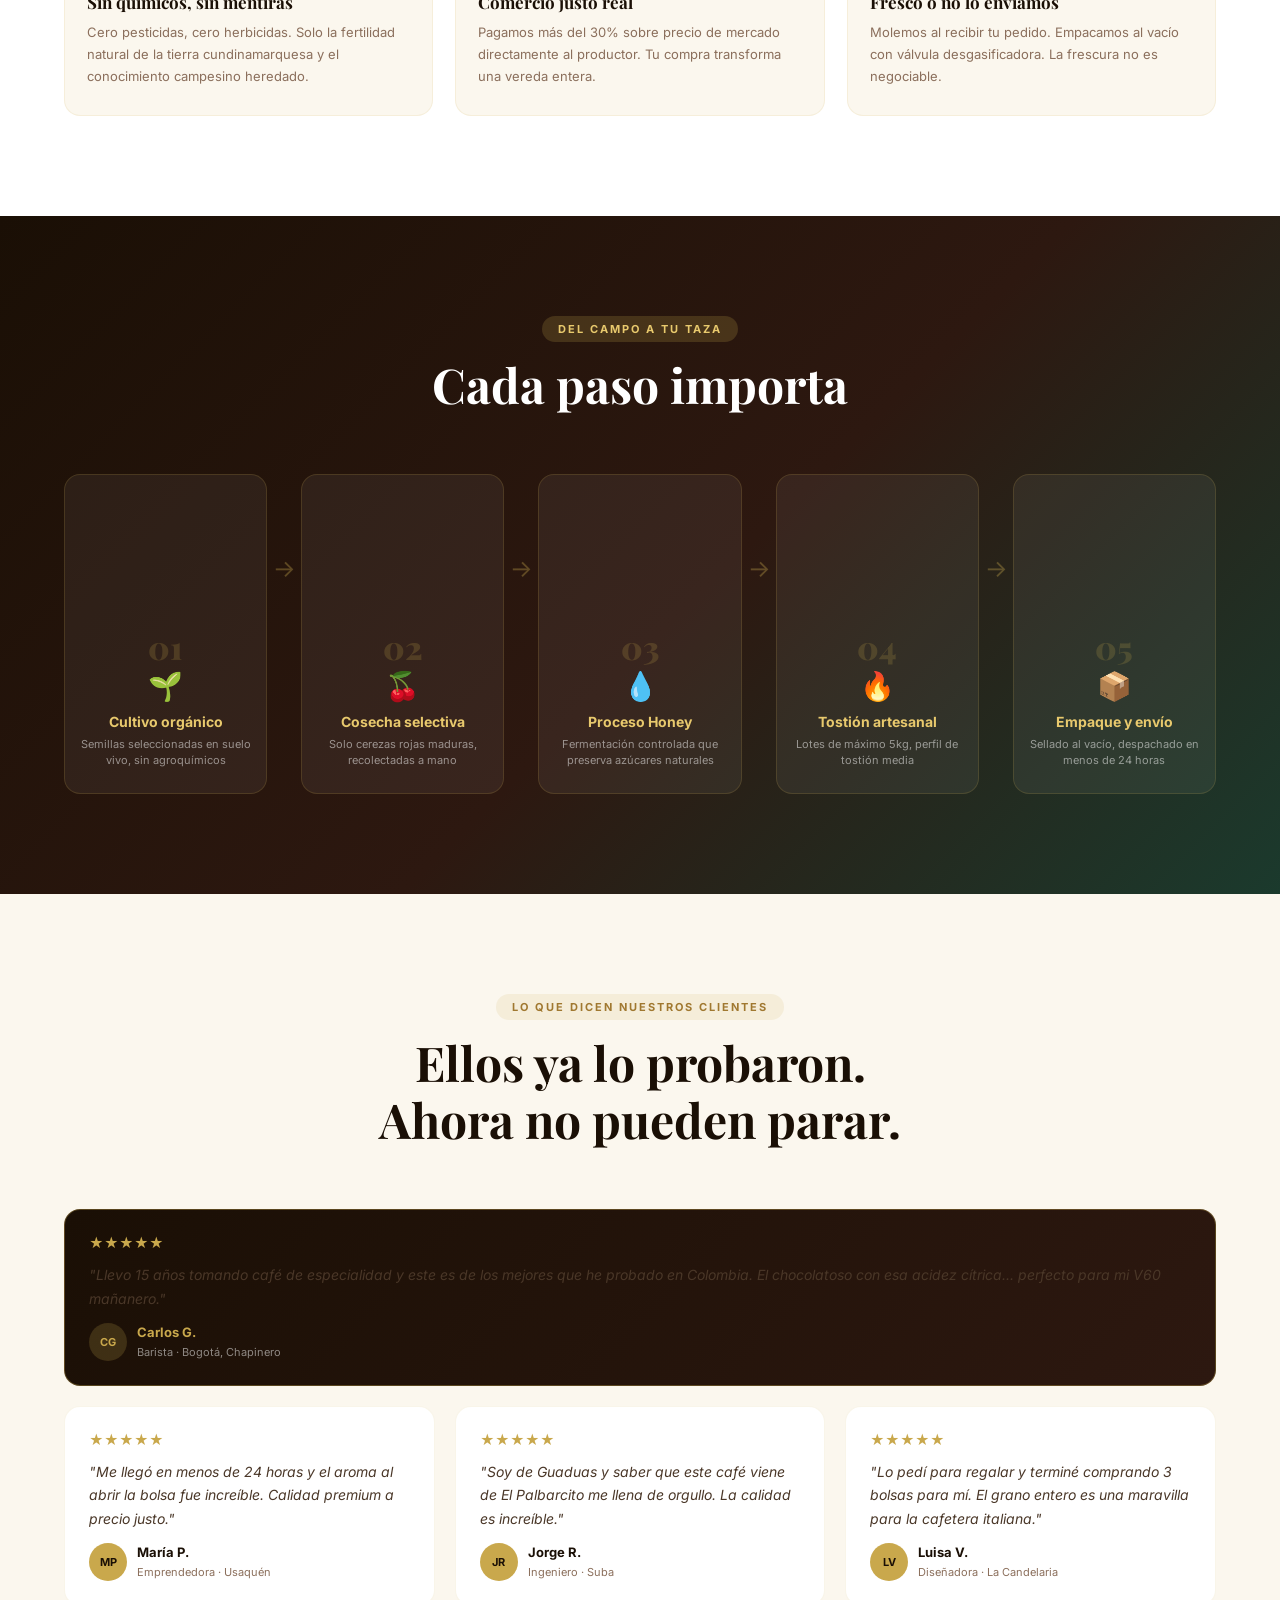
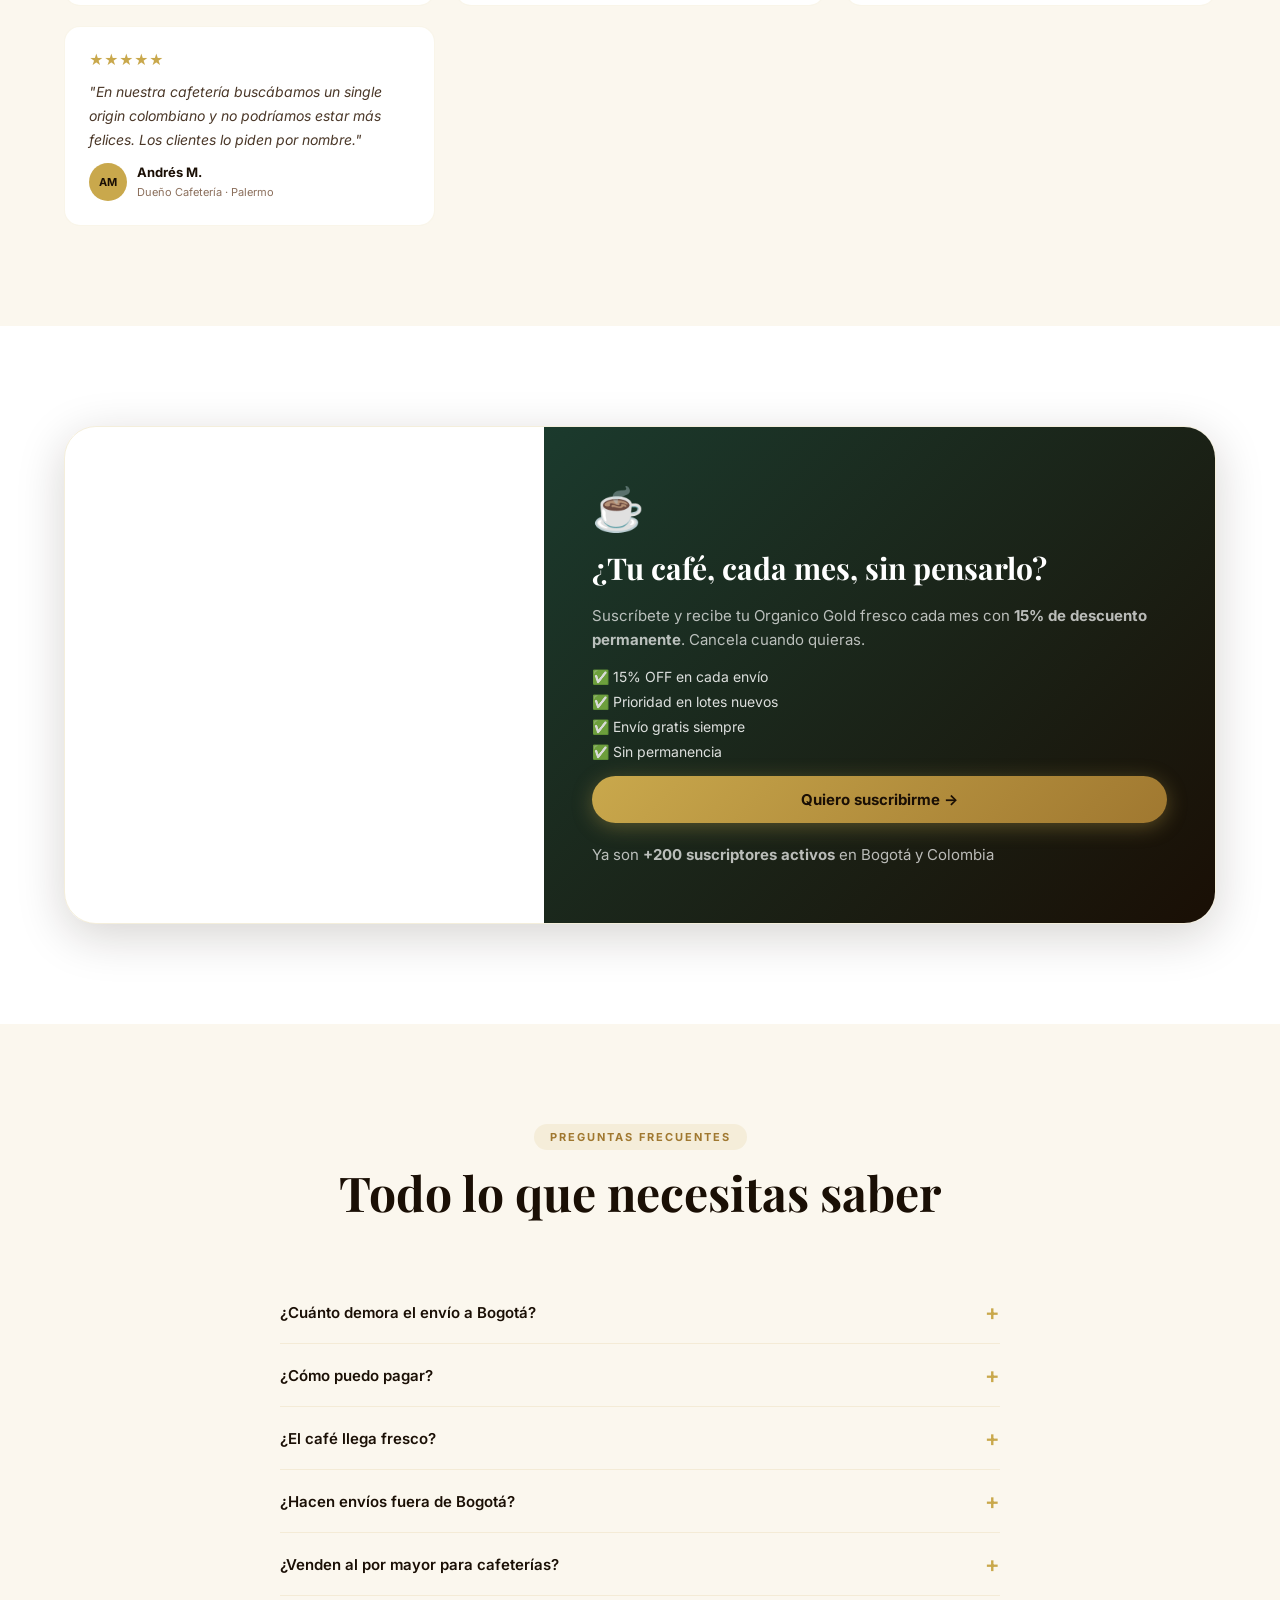
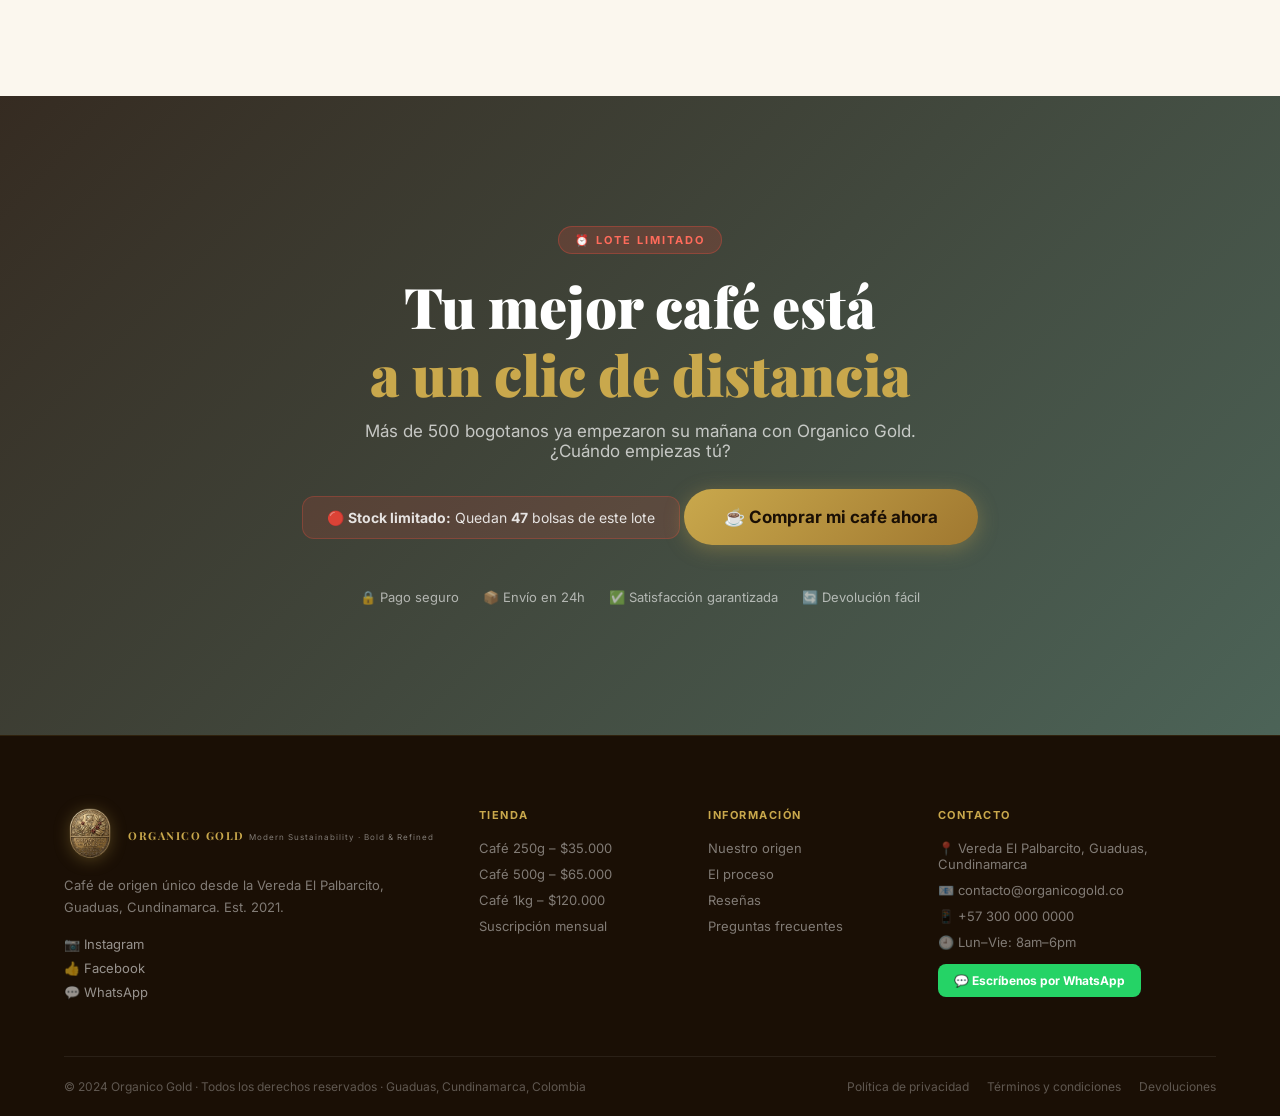
==== commit 9be90e02: "fix: agregar onerror fallback a todas las imágenes Unsplash + imagen origen rota" ====
--- a/index.html
+++ b/index.html
@@ -110,11 +110,12 @@
       <div class="origin-visual">
         <div class="origin-img-wrap">
           <img
-            src="https://images.unsplash.com/photo-1611073615830-9b16fd395779?w=800&q=80"
+            src="https://images.unsplash.com/photo-1596040033229-a9821ebd058d?w=800&q=80"
             alt="Cafetal en las montañas de Cundinamarca, Colombia"
             class="origin-img"
             loading="lazy"
             decoding="async"
+            onerror="this.src='https://images.unsplash.com/photo-1447933601403-0c6688de566e?w=800&q=80'"
           />
           <div class="origin-badge-float">
             <span aria-hidden="true">🗺️</span>
@@ -181,31 +182,36 @@
       <div class="gallery-item gallery-item--tall">
         <img src="https://images.unsplash.com/photo-1495474472287-4d71bcdd2085?w=800&q=80"
              alt="Taza de café negro preparado con método pour-over"
-             loading="lazy" decoding="async" />
+             loading="lazy" decoding="async"
+             onerror="this.src='https://images.unsplash.com/photo-1447933601403-0c6688de566e?w=800&q=80'" />
         <div class="gallery-label">Preparación perfecta</div>
       </div>
       <div class="gallery-item">
         <img src="https://images.unsplash.com/photo-1442512595331-e89e73853f31?w=600&q=80"
              alt="Granos de café en proceso de tostión artesanal"
-             loading="lazy" decoding="async" />
+             loading="lazy" decoding="async"
+             onerror="this.src='https://images.unsplash.com/photo-1447933601403-0c6688de566e?w=600&q=80'" />
         <div class="gallery-label">Tostión artesanal</div>
       </div>
       <div class="gallery-item">
         <img src="https://images.unsplash.com/photo-1509042239860-f550ce710b93?w=600&q=80"
              alt="Espresso recién servido con crema dorada"
-             loading="lazy" decoding="async" />
+             loading="lazy" decoding="async"
+             onerror="this.src='https://images.unsplash.com/photo-1495474472287-4d71bcdd2085?w=600&q=80'" />
         <div class="gallery-label">Espresso perfecto</div>
       </div>
       <div class="gallery-item gallery-item--wide">
         <img src="https://images.unsplash.com/photo-1500353391678-d7b57979d6d2?w=900&q=80"
              alt="Granos de café verde y tostado, comparación"
-             loading="lazy" decoding="async" />
+             loading="lazy" decoding="async"
+             onerror="this.src='https://images.unsplash.com/photo-1442512595331-e89e73853f31?w=900&q=80'" />
         <div class="gallery-label">Grano seleccionado a mano</div>
       </div>
       <div class="gallery-item">
         <img src="https://images.unsplash.com/photo-1521302200778-33500795e128?w=600&q=80"
              alt="Agricultor colombiano recogiendo cerezas de café"
-             loading="lazy" decoding="async" />
+             loading="lazy" decoding="async"
+             onerror="this.src='https://images.unsplash.com/photo-1447933601403-0c6688de566e?w=600&q=80'" />
         <div class="gallery-label">Cosecha manual</div>
       </div>
     </div>
@@ -413,7 +419,8 @@
       <article class="process-step">
         <div class="step-img-wrap">
           <img src="https://images.unsplash.com/photo-1589396575653-c09c794ff6a6?w=400&q=75"
-               alt="Planta de café en crecimiento" loading="lazy" decoding="async" />
+               alt="Planta de café en crecimiento" loading="lazy" decoding="async"
+               onerror="this.src='https://images.unsplash.com/photo-1447933601403-0c6688de566e?w=400&q=75'" />
         </div>
         <div class="step-number" aria-hidden="true">01</div>
         <span class="step-icon" aria-hidden="true">🌱</span>
@@ -424,7 +431,8 @@
       <article class="process-step">
         <div class="step-img-wrap">
           <img src="https://images.unsplash.com/photo-1521302200778-33500795e128?w=400&q=75"
-               alt="Recolección de cerezas de café" loading="lazy" decoding="async" />
+               alt="Recolección de cerezas de café" loading="lazy" decoding="async"
+               onerror="this.src='https://images.unsplash.com/photo-1447933601403-0c6688de566e?w=400&q=75'" />
         </div>
         <div class="step-number" aria-hidden="true">02</div>
         <span class="step-icon" aria-hidden="true">🍒</span>
@@ -435,7 +443,8 @@
       <article class="process-step">
         <div class="step-img-wrap">
           <img src="https://images.unsplash.com/photo-1500353391678-d7b57979d6d2?w=400&q=75"
-               alt="Proceso de beneficio húmedo del café" loading="lazy" decoding="async" />
+               alt="Proceso de beneficio húmedo del café" loading="lazy" decoding="async"
+               onerror="this.src='https://images.unsplash.com/photo-1442512595331-e89e73853f31?w=400&q=75'" />
         </div>
         <div class="step-number" aria-hidden="true">03</div>
         <span class="step-icon" aria-hidden="true">💧</span>
@@ -446,7 +455,8 @@
       <article class="process-step">
         <div class="step-img-wrap">
           <img src="https://images.unsplash.com/photo-1442512595331-e89e73853f31?w=400&q=75"
-               alt="Tostión artesanal de granos de café" loading="lazy" decoding="async" />
+               alt="Tostión artesanal de granos de café" loading="lazy" decoding="async"
+               onerror="this.src='https://images.unsplash.com/photo-1500353391678-d7b57979d6d2?w=400&q=75'" />
         </div>
         <div class="step-number" aria-hidden="true">04</div>
         <span class="step-icon" aria-hidden="true">🔥</span>
@@ -457,7 +467,8 @@
       <article class="process-step">
         <div class="step-img-wrap">
           <img src="https://images.unsplash.com/photo-1559056199-641a0ac8b55e?w=400&q=75"
-               alt="Empaque sellado al vacío de café" loading="lazy" decoding="async" />
+               alt="Empaque sellado al vacío de café" loading="lazy" decoding="async"
+               onerror="this.src='https://images.unsplash.com/photo-1442512595331-e89e73853f31?w=400&q=75'" />
         </div>
         <div class="step-number" aria-hidden="true">05</div>
         <span class="step-icon" aria-hidden="true">📦</span>
@@ -526,7 +537,8 @@
     <div class="subscription-card">
       <div class="sub-img-wrap">
         <img src="https://images.unsplash.com/photo-1509042239860-f550ce710b93?w=600&q=80"
-             alt="Café preparado con amor cada mañana" loading="lazy" decoding="async" />
+             alt="Café preparado con amor cada mañana" loading="lazy" decoding="async"
+             onerror="this.src='https://images.unsplash.com/photo-1495474472287-4d71bcdd2085?w=600&q=80'" />
       </div>
       <div class="sub-content">
         <span aria-hidden="true" class="sub-icon">☕</span>
--- a/styles.css
+++ b/styles.css
@@ -157,51 +157,24 @@
 }
 .logo-og.small { width:36px; height:36px; font-size:12px; }
 
-/* ── Logo imagen real (quita fondo blanco con border-radius) ── */
+/* ── Logo imagen real (fondo ya transparente) ── */
 .nav-logo-img {
   width:44px; height:44px;
-  object-fit:cover;
-  object-position:center;
-  border-radius:50%;           /* recorta el cuadrado blanco → solo el medallón */
+  object-fit:contain;
   flex-shrink:0;
-  box-shadow:0 0 0 2px rgba(201,168,76,.35);
-  transition:transform var(--dur) var(--ease),
-             box-shadow var(--dur) var(--ease);
+  filter:drop-shadow(0 2px 8px rgba(201,168,76,.4));
+  transition:transform var(--dur) var(--ease), filter var(--dur) var(--ease);
 }
 .nav-logo:hover .nav-logo-img {
   transform:rotate(6deg) scale(1.1);
-  box-shadow:0 0 0 3px rgba(201,168,76,.7),
-             0 4px 16px rgba(201,168,76,.4);
+  filter:drop-shadow(0 4px 16px rgba(201,168,76,.7));
 }
 
 .footer-logo-img {
   width:52px; height:52px;
-  object-fit:cover;
-  object-position:center;
-  border-radius:50%;
+  object-fit:contain;
   flex-shrink:0;
-  box-shadow:0 0 0 2px rgba(201,168,76,.3);
-}
-
-/* Hero logo */
-.hero-logo-wrap {
-  margin-bottom:24px;
-  display:inline-block;
-  animation:logoFloat 4s ease-in-out infinite;
-}
-.hero-logo {
-  width:130px; height:130px;
-  object-fit:cover;
-  object-position:center;
-  border-radius:50%;           /* quita fondo blanco */
-  box-shadow:
-    0 0 0 3px rgba(201,168,76,.5),
-    0 0 0 8px rgba(201,168,76,.12),
-    0 12px 40px rgba(201,168,76,.4);
-}
-@keyframes logoFloat {
-  0%,100% { transform:translateY(0) rotate(0deg); }
-  50%      { transform:translateY(-10px) rotate(2deg); }
+  filter:drop-shadow(0 2px 8px rgba(201,168,76,.3));
 }
 .logo-text      { display:flex; flex-direction:column; }
 .logo-main      { color:var(--gold); font-family:'Playfair Display',serif; font-weight:700; font-size:13px; letter-spacing:1.5px; }
@@ -460,17 +433,20 @@
 }
 
 .bag-logo-on-bag {
-  width:clamp(100px, 40%, 160px);
+  width:clamp(110px, 45%, 180px);
   height:auto;
   object-fit:contain;
-  filter:drop-shadow(0 4px 20px rgba(201,168,76,.6))
-         drop-shadow(0 0 40px rgba(201,168,76,.25));
+  background:none;
+  border:none;
+  box-shadow:none;
+  filter:drop-shadow(0 6px 24px rgba(201,168,76,.65))
+         drop-shadow(0 0 48px rgba(201,168,76,.3));
   transition:transform .4s var(--ease), filter .4s var(--ease);
 }
 .product-main-img:hover .bag-logo-on-bag {
-  transform:scale(1.05);
-  filter:drop-shadow(0 6px 28px rgba(201,168,76,.8))
-         drop-shadow(0 0 60px rgba(201,168,76,.35));
+  transform:scale(1.06);
+  filter:drop-shadow(0 8px 32px rgba(201,168,76,.9))
+         drop-shadow(0 0 64px rgba(201,168,76,.4));
 }
 
 .bag-brand-overlay {
@@ -517,9 +493,11 @@
 .thumb-logo-mini {
   position:absolute !important;
   inset:0; margin:auto;
-  width:55% !important; height:55% !important;
+  width:60% !important; height:60% !important;
   object-fit:contain !important;
-  filter:drop-shadow(0 2px 6px rgba(201,168,76,.7)) !important;
+  background:none !important;
+  box-shadow:none !important;
+  filter:drop-shadow(0 2px 8px rgba(201,168,76,.8)) !important;
 }
 
 .product-thumbnails { display:flex; gap:10px; margin-top:12px; }
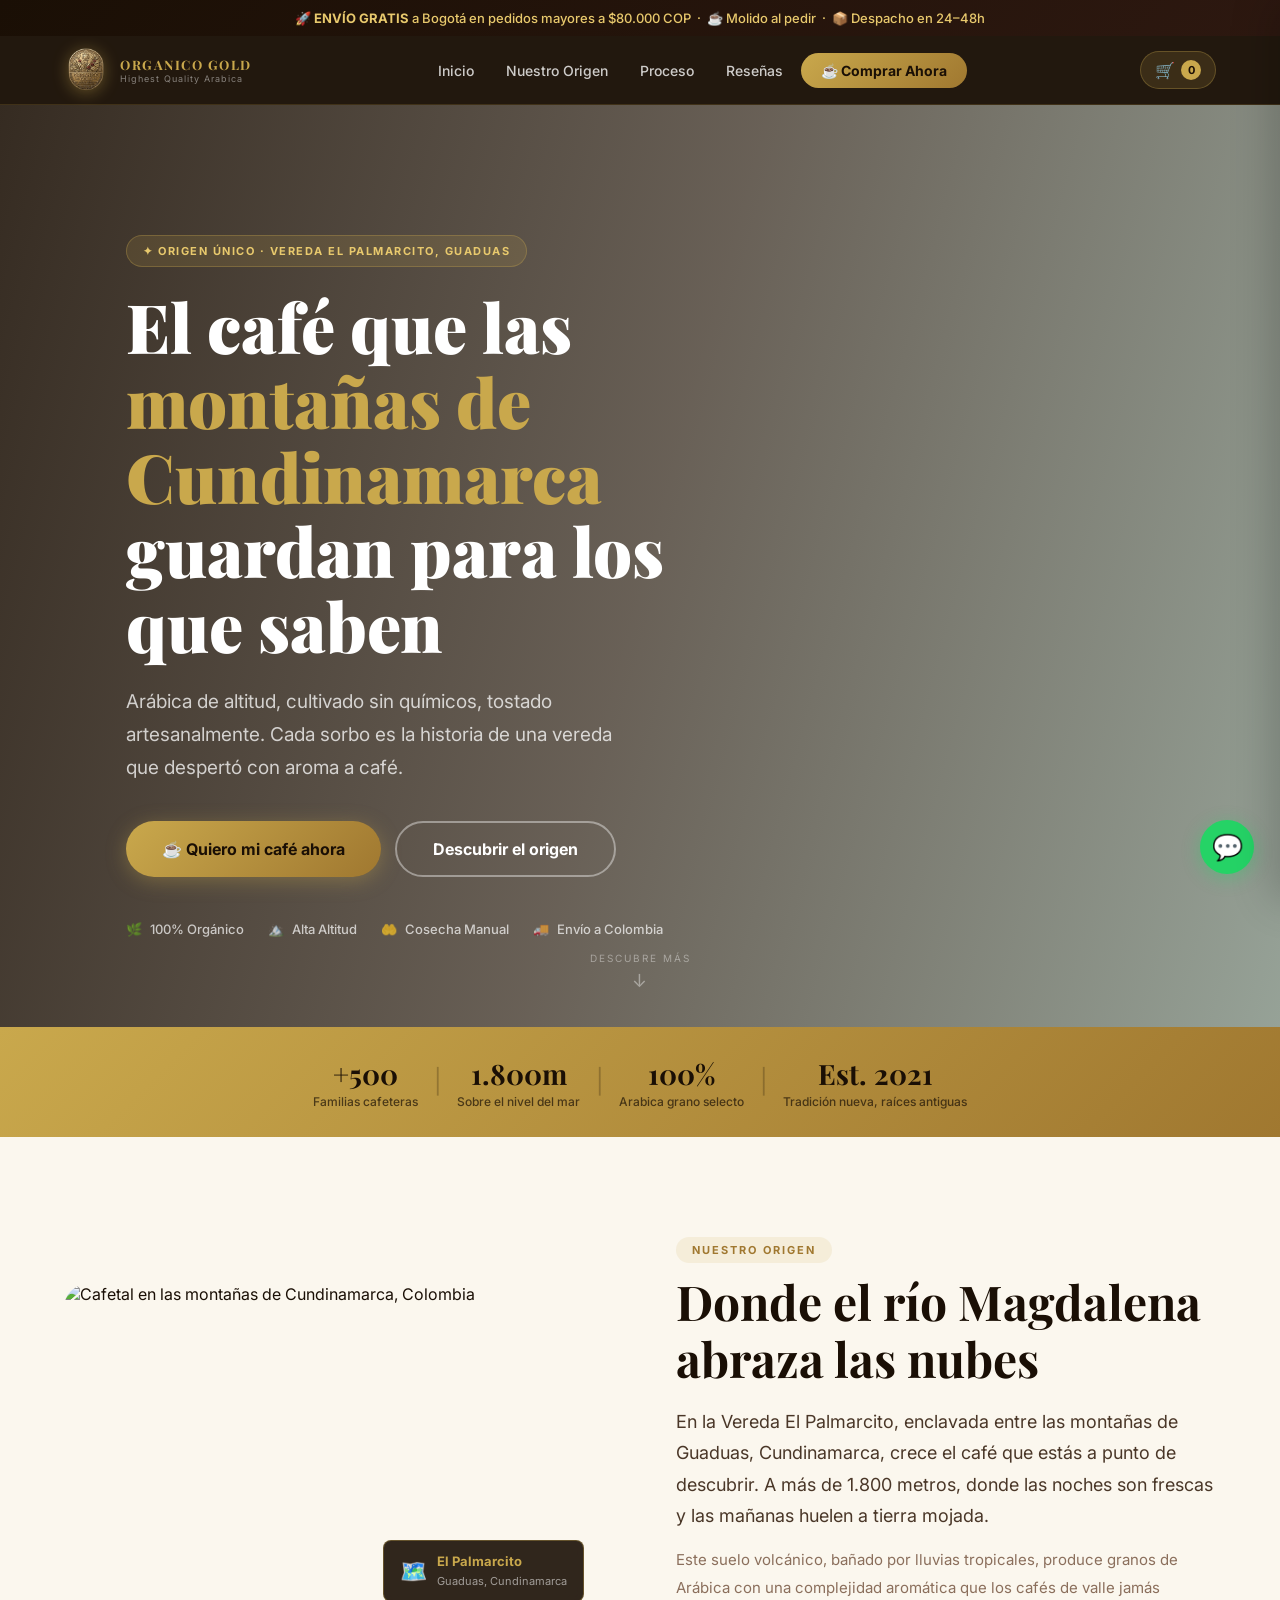
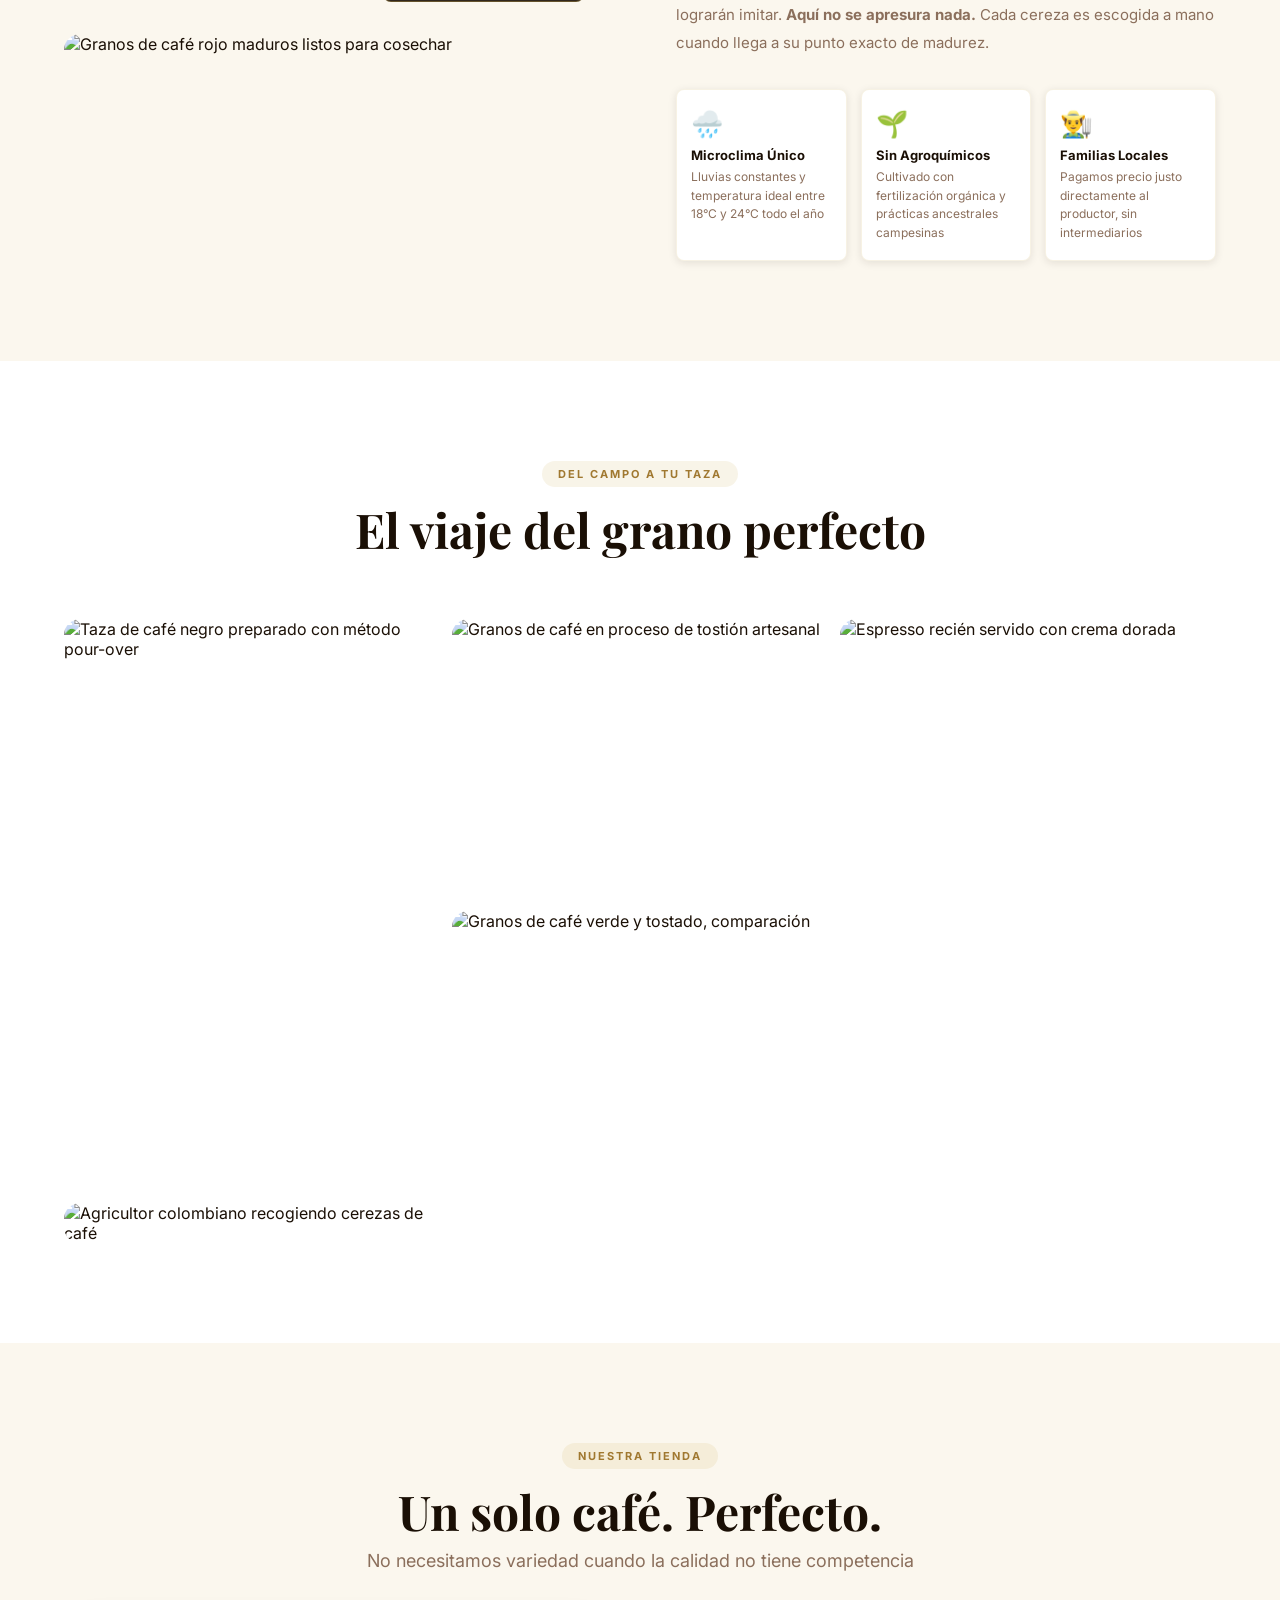
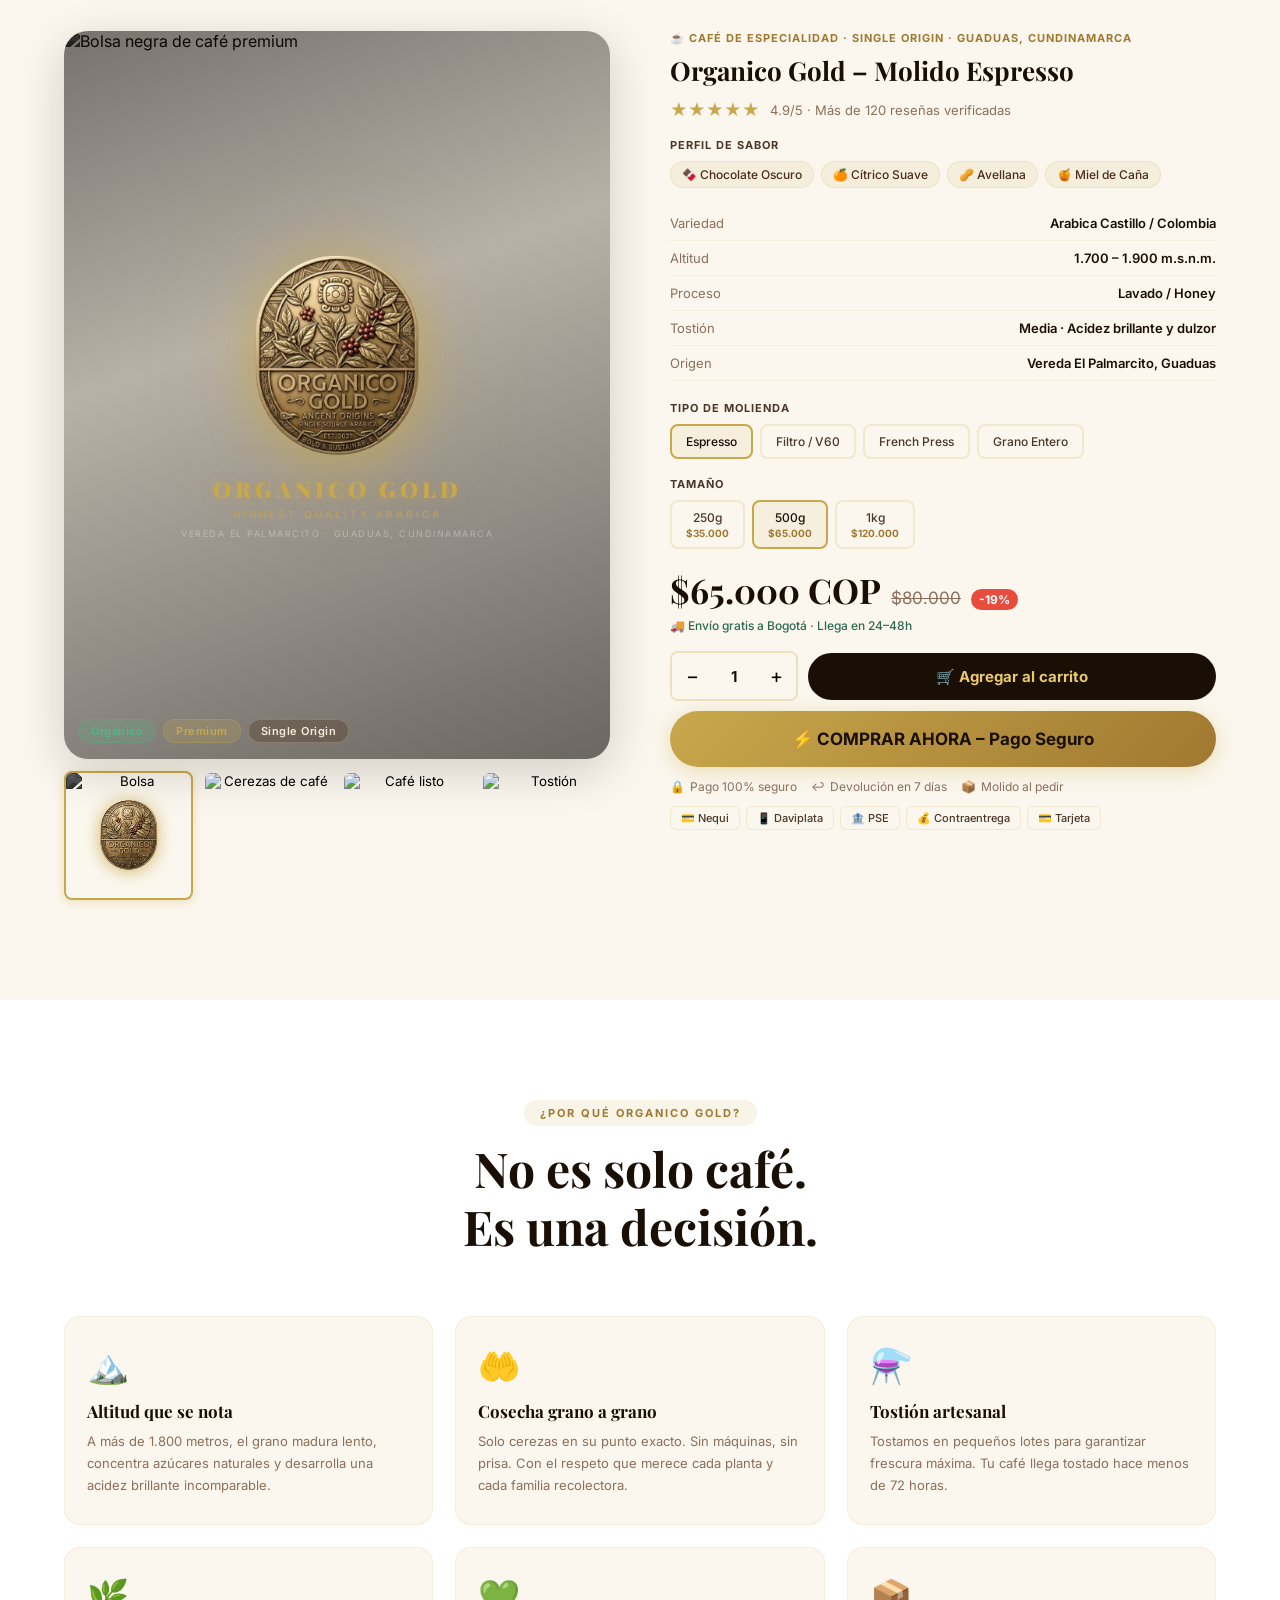
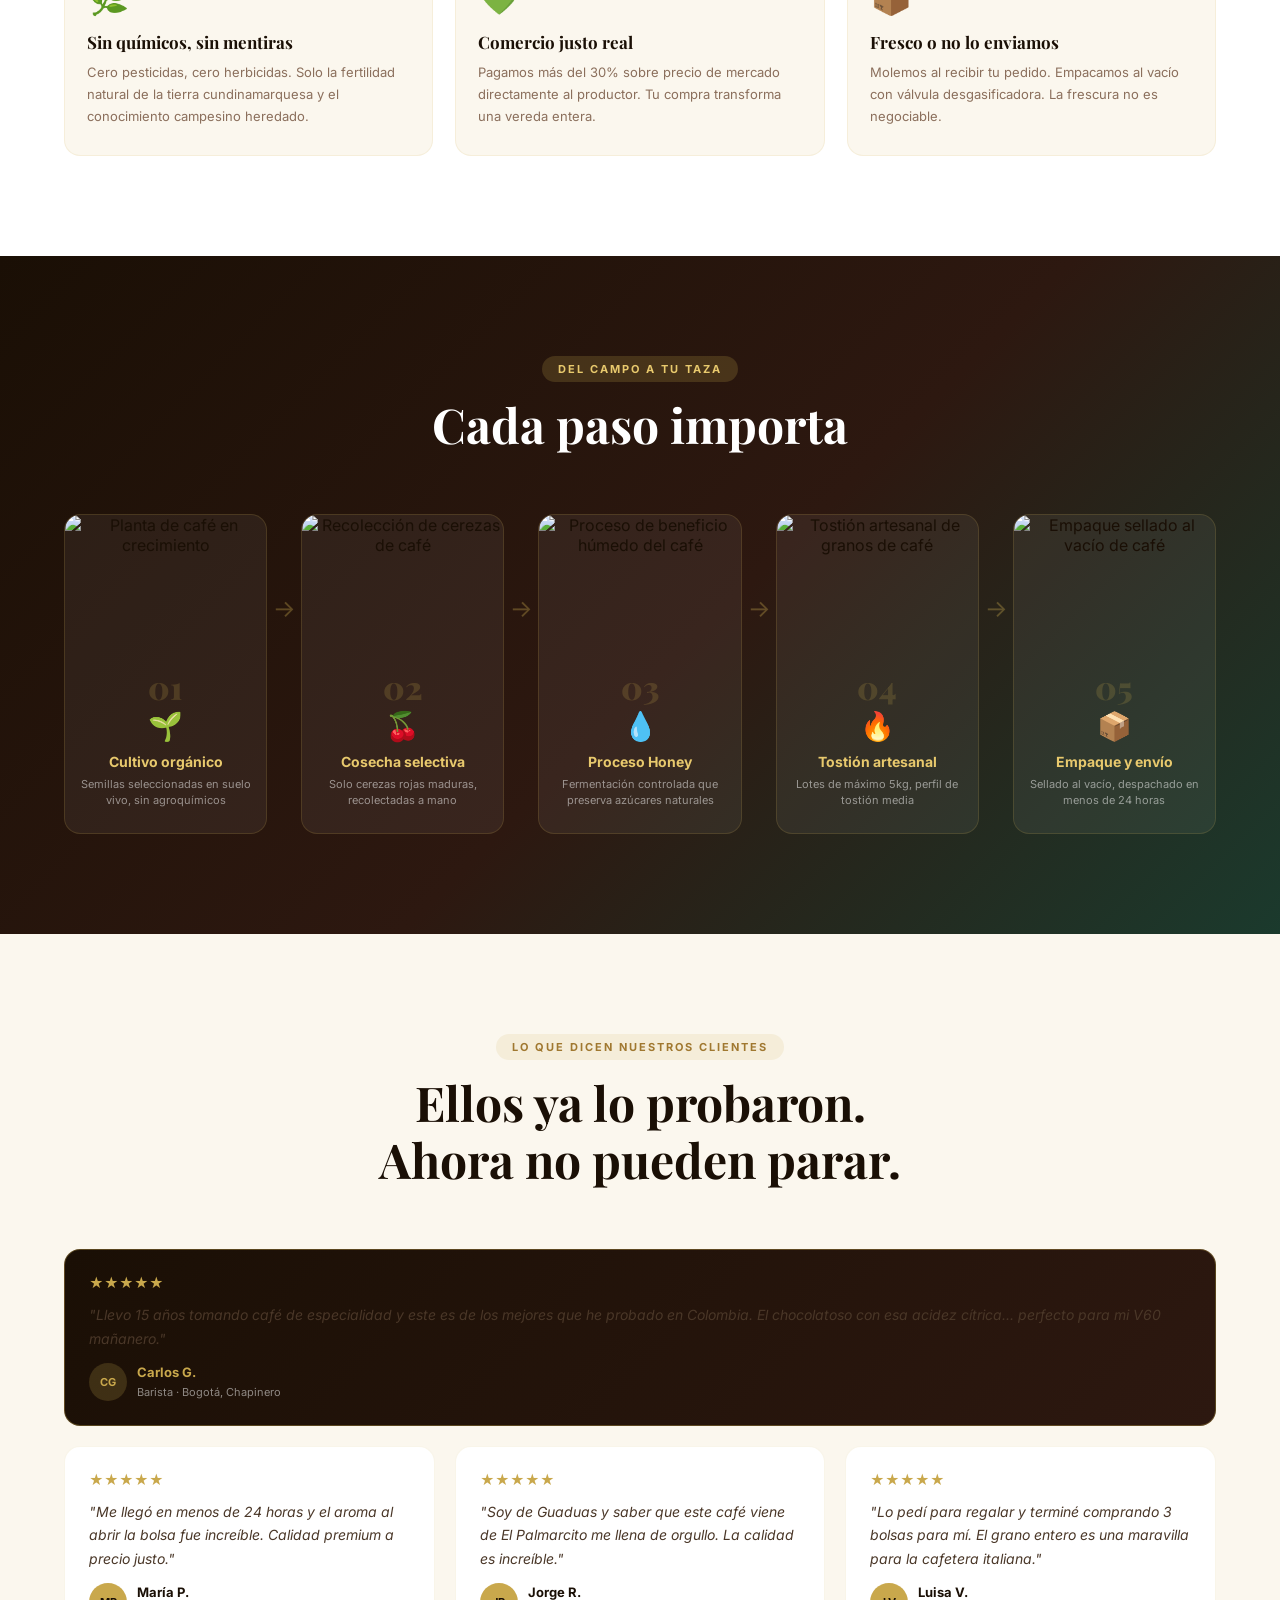
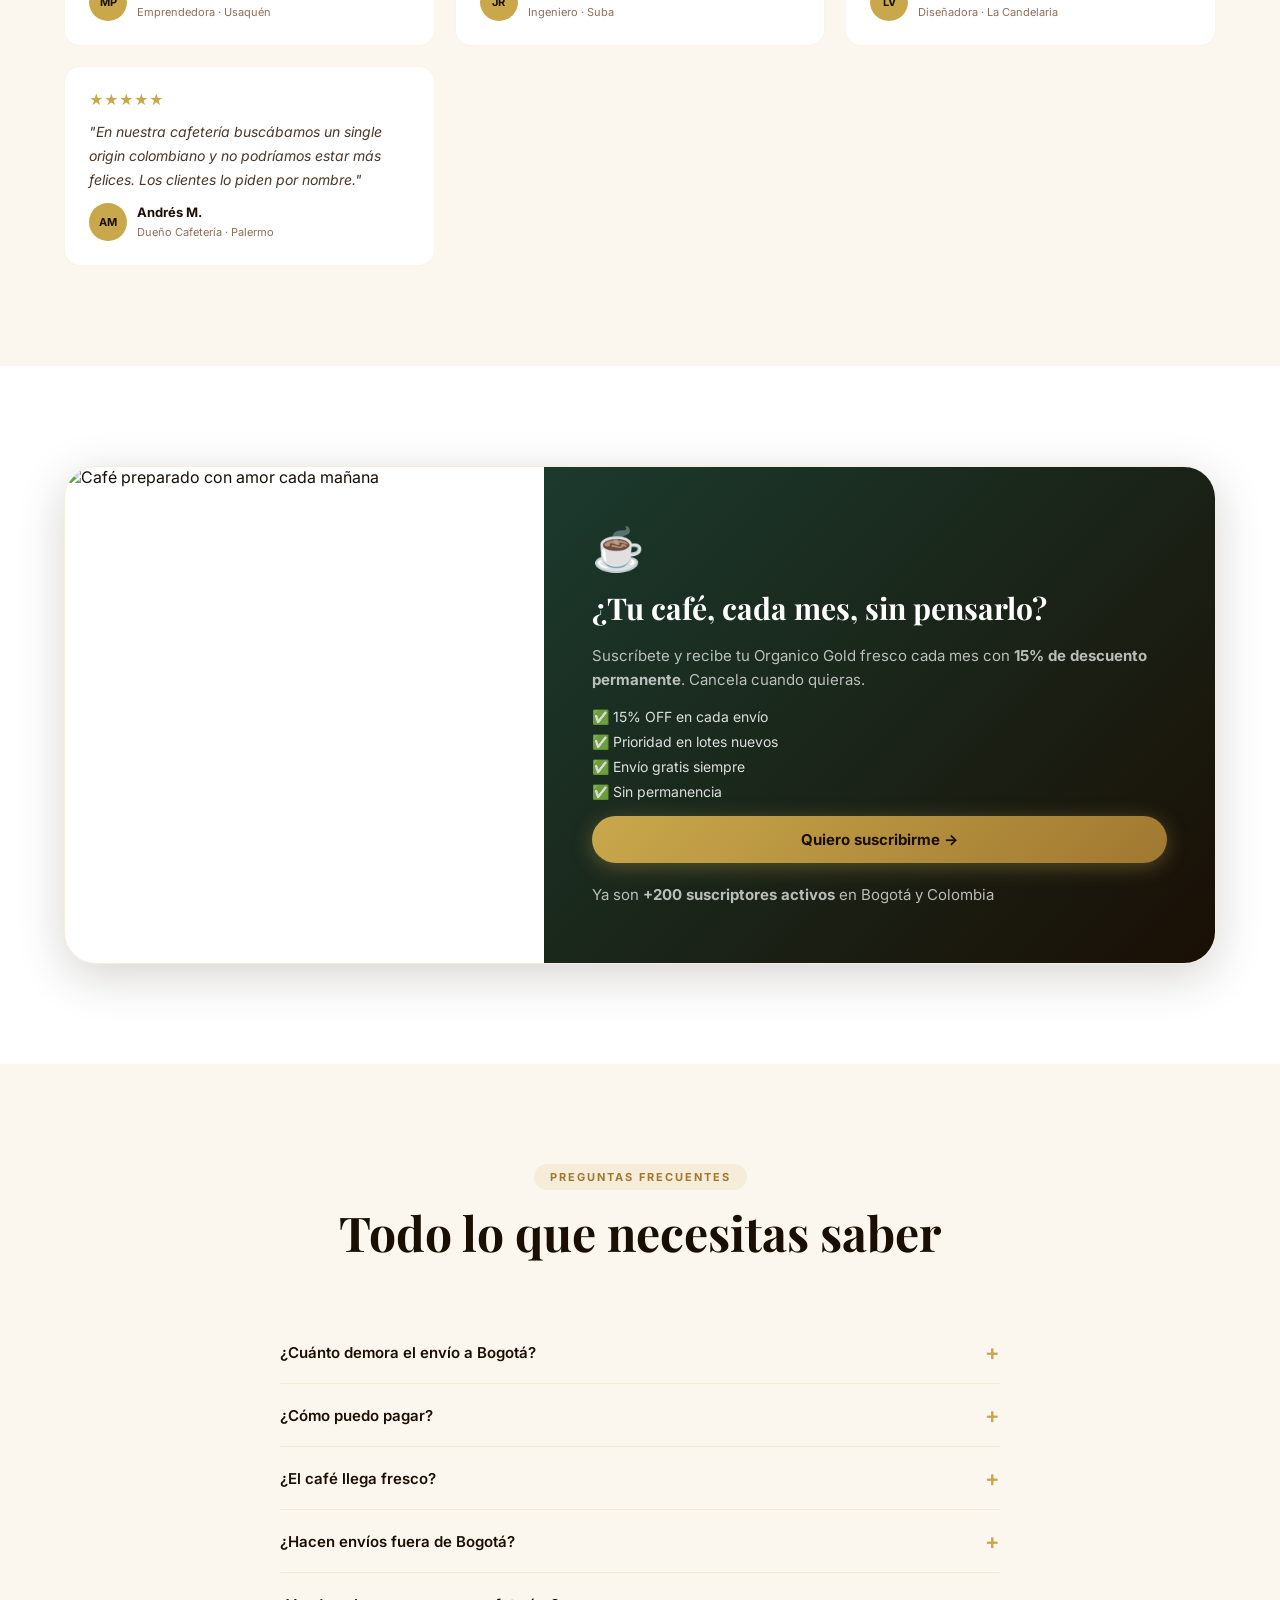
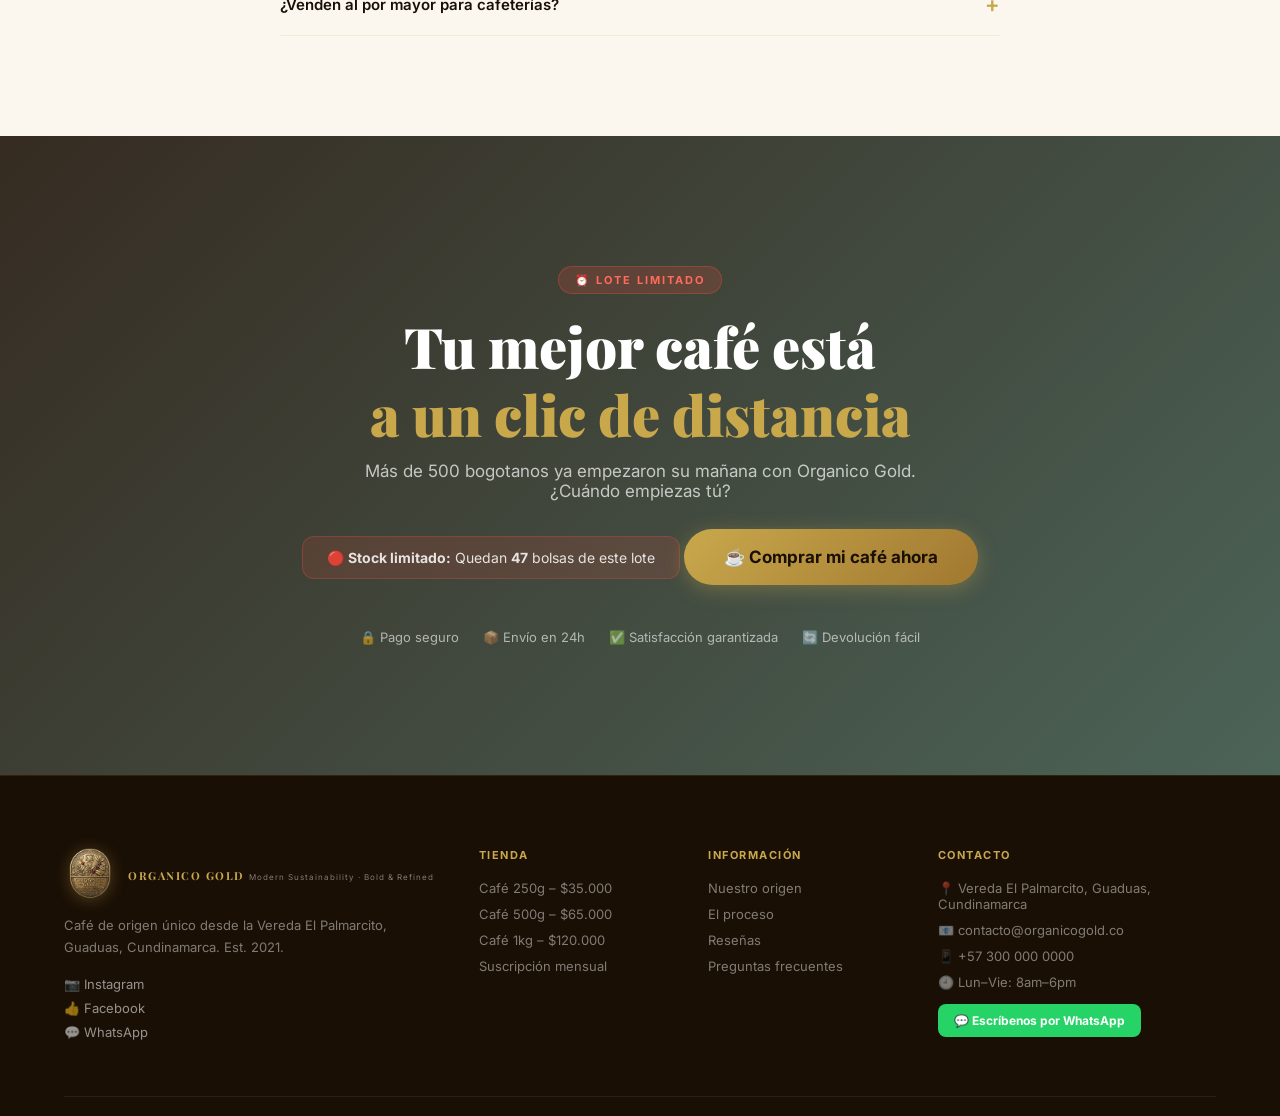
==== commit 59322ca1: "fix: corregir nombre Palbarcito → Palmarcito en toda la página" ====
--- a/index.html
+++ b/index.html
@@ -7,7 +7,7 @@
   <meta http-equiv="X-Frame-Options" content="SAMEORIGIN" />
   <meta name="referrer" content="strict-origin-when-cross-origin" />
   <title>Organico Gold – Café de Origen Único | Guaduas, Cundinamarca</title>
-  <meta name="description" content="Café Organico Gold, cultivado a mano en la Vereda El Palbarcito, Guaduas, Cundinamarca. Arábica de origen único, sostenible y audaz. Envíos a Bogotá y toda Colombia." />
+  <meta name="description" content="Café Organico Gold, cultivado a mano en la Vereda El Palmarcito, Guaduas, Cundinamarca. Arábica de origen único, sostenible y audaz. Envíos a Bogotá y toda Colombia." />
   <meta name="theme-color" content="#1A0F05" />
 
   <!-- Open Graph -->
@@ -62,7 +62,7 @@
   <div class="hero-img" role="img" aria-label="Plantación de café en las montañas de Cundinamarca"></div>
   <div class="hero-overlay"></div>
   <div class="hero-content">
-    <div class="hero-badge">✦ Origen Único · Vereda El Palbarcito, Guaduas</div>
+    <div class="hero-badge">✦ Origen Único · Vereda El Palmarcito, Guaduas</div>
     <h1 class="hero-title">
       El café que las<br/>
       <span class="gold-text">montañas de Cundinamarca</span><br/>
@@ -120,7 +120,7 @@
           <div class="origin-badge-float">
             <span aria-hidden="true">🗺️</span>
             <div>
-              <strong>El Palbarcito</strong>
+              <strong>El Palmarcito</strong>
               <small>Guaduas, Cundinamarca</small>
             </div>
           </div>
@@ -140,7 +140,7 @@
         <div class="section-tag">Nuestro Origen</div>
         <h2 class="section-title">Donde el río Magdalena<br/>abraza las nubes</h2>
         <p class="origin-lead">
-          En la Vereda El Palbarcito, enclavada entre las montañas de Guaduas, Cundinamarca,
+          En la Vereda El Palmarcito, enclavada entre las montañas de Guaduas, Cundinamarca,
           crece el café que estás a punto de descubrir. A más de 1.800 metros, donde las noches son
           frescas y las mañanas huelen a tierra mojada.
         </p>
@@ -246,7 +246,7 @@
               <div class="bag-brand-overlay">
                 <span class="bag-brand-name-text">ORGANICO GOLD</span>
                 <span class="bag-brand-sub-text">HIGHEST QUALITY ARABICA</span>
-                <span class="bag-brand-origin-text">Vereda El Palbarcito · Guaduas, Cundinamarca</span>
+                <span class="bag-brand-origin-text">Vereda El Palmarcito · Guaduas, Cundinamarca</span>
               </div>
             </div>
             <!-- Overlay oscuro que unifica la apariencia -->
@@ -302,7 +302,7 @@
           <div class="spec-row"><span class="spec-label">Altitud</span><span class="spec-value">1.700 – 1.900 m.s.n.m.</span></div>
           <div class="spec-row"><span class="spec-label">Proceso</span><span class="spec-value">Lavado / Honey</span></div>
           <div class="spec-row"><span class="spec-label">Tostión</span><span class="spec-value">Media · Acidez brillante y dulzor</span></div>
-          <div class="spec-row"><span class="spec-label">Origen</span><span class="spec-value">Vereda El Palbarcito, Guaduas</span></div>
+          <div class="spec-row"><span class="spec-label">Origen</span><span class="spec-value">Vereda El Palmarcito, Guaduas</span></div>
         </div>
 
         <div class="option-group">
@@ -505,7 +505,7 @@
       </blockquote>
       <blockquote class="testimonial-card">
         <div class="t-stars" aria-label="5 estrellas">★★★★★</div>
-        <p>"Soy de Guaduas y saber que este café viene de El Palbarcito me llena de orgullo. La calidad es increíble."</p>
+        <p>"Soy de Guaduas y saber que este café viene de El Palmarcito me llena de orgullo. La calidad es increíble."</p>
         <footer class="t-author">
           <div class="t-avatar" aria-hidden="true">JR</div>
           <div><strong>Jorge R.</strong><small>Ingeniero · Suba</small></div>
@@ -644,7 +644,7 @@
             <span class="logo-sub small">Modern Sustainability · Bold & Refined</span>
           </div>
         </div>
-        <p class="footer-desc">Café de origen único desde la Vereda El Palbarcito, Guaduas, Cundinamarca. Est. 2021.</p>
+        <p class="footer-desc">Café de origen único desde la Vereda El Palmarcito, Guaduas, Cundinamarca. Est. 2021.</p>
         <nav class="social-links" aria-label="Redes sociales">
           <a href="#" class="social-link">📷 Instagram</a>
           <a href="#" class="social-link">👍 Facebook</a>
@@ -673,7 +673,7 @@
         <h4>Contacto</h4>
         <address>
           <ul>
-            <li>📍 Vereda El Palbarcito, Guaduas, Cundinamarca</li>
+            <li>📍 Vereda El Palmarcito, Guaduas, Cundinamarca</li>
             <li>📧 <a href="mailto:contacto@organicogold.co">contacto@organicogold.co</a></li>
             <li>📱 +57 300 000 0000</li>
             <li>🕘 Lun–Vie: 8am–6pm</li>
@@ -725,7 +725,7 @@
     <button class="modal-close" onclick="Checkout.close()" aria-label="Cerrar">✕</button>
     <div class="modal-header">
       <h3>☕ Completa tu pedido</h3>
-      <p>Café fresco desde El Palbarcito hasta tu puerta</p>
+      <p>Café fresco desde El Palmarcito hasta tu puerta</p>
     </div>
     <form class="checkout-form" id="checkoutForm" onsubmit="Checkout.process(event)" novalidate>
       <fieldset class="form-section">
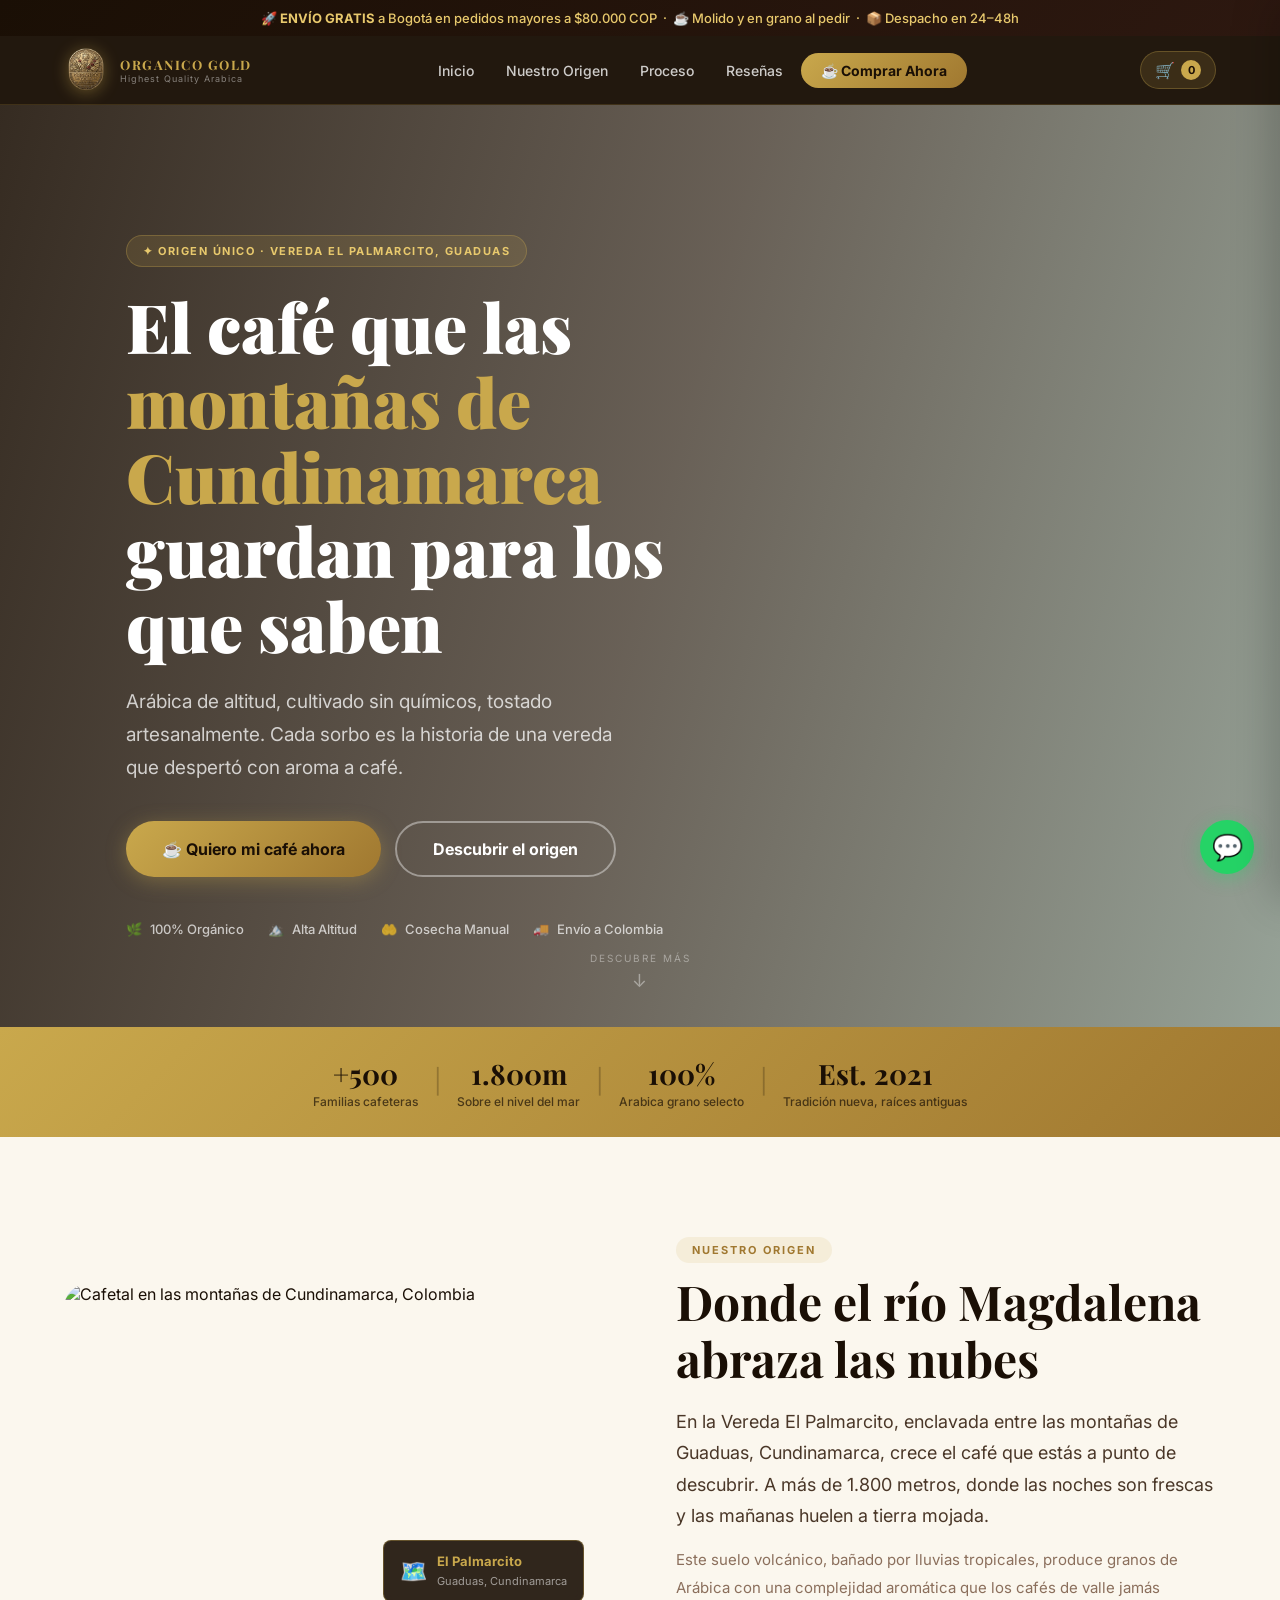
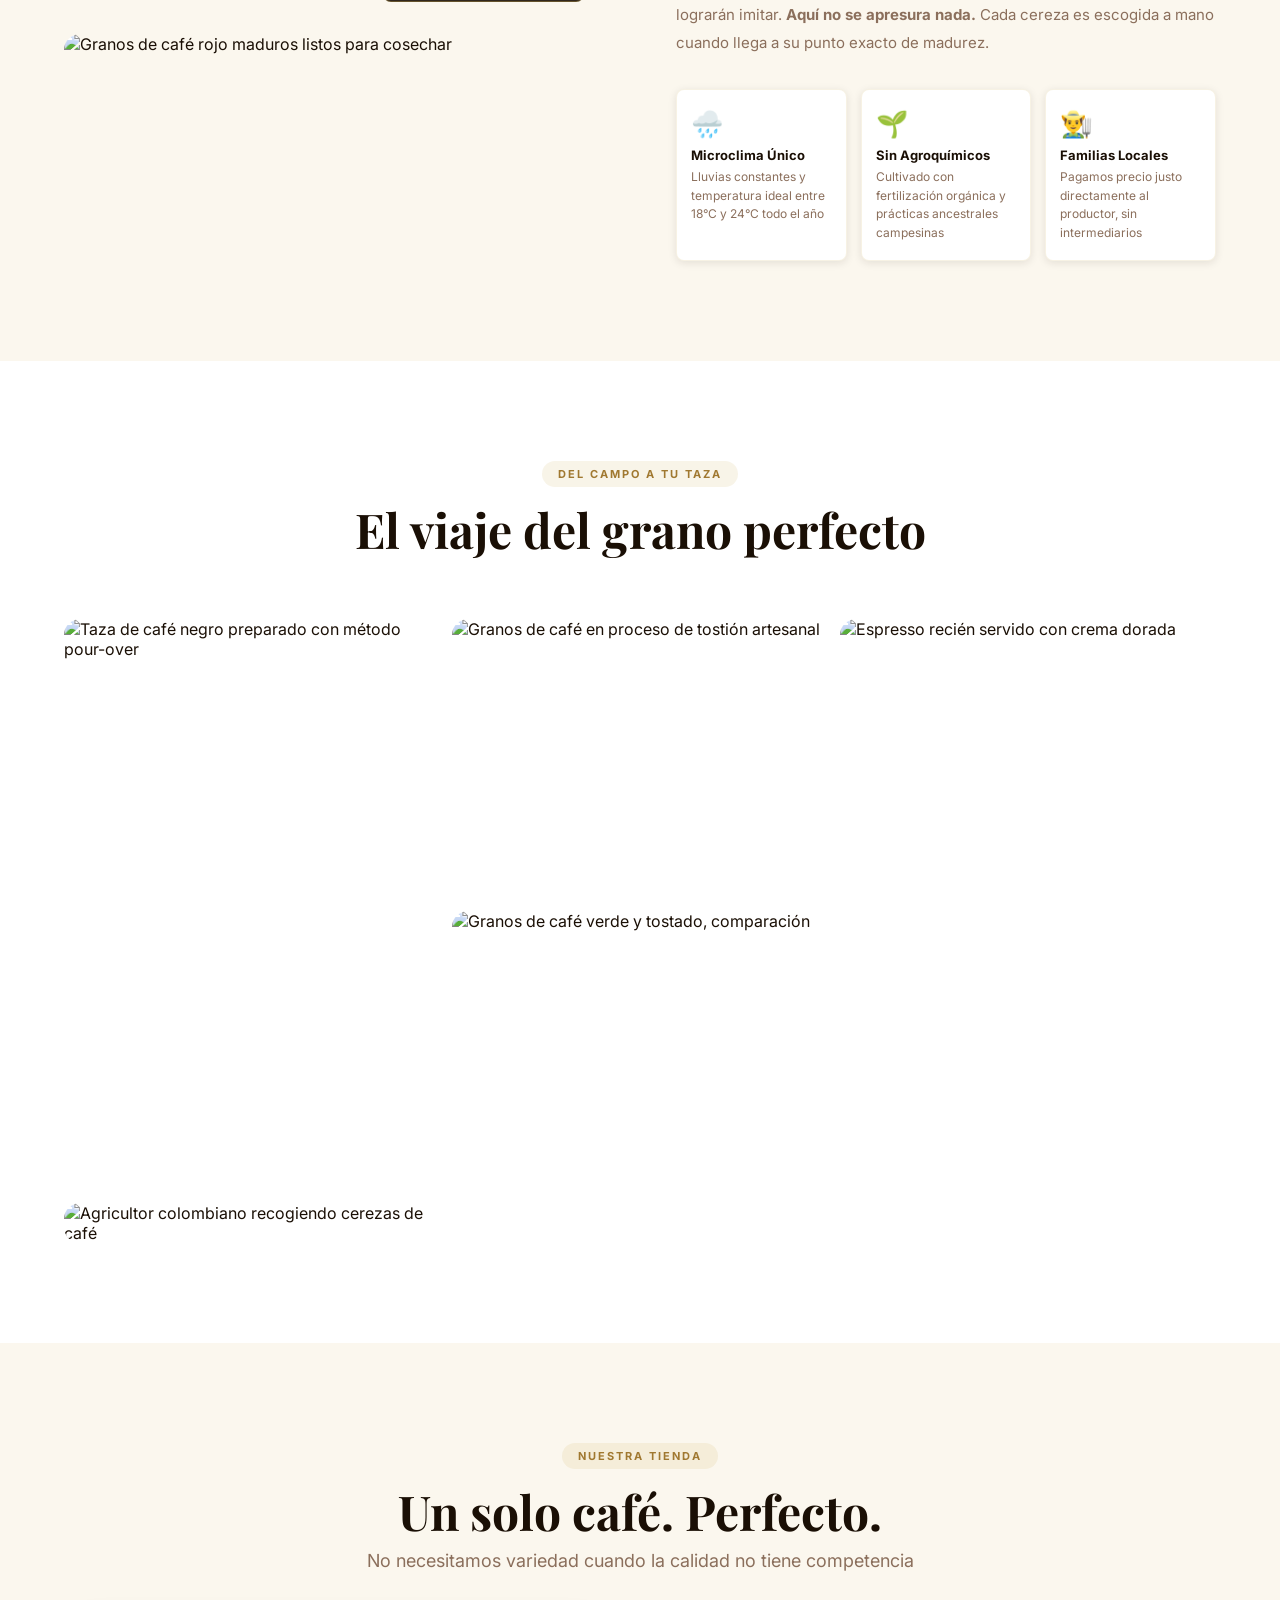
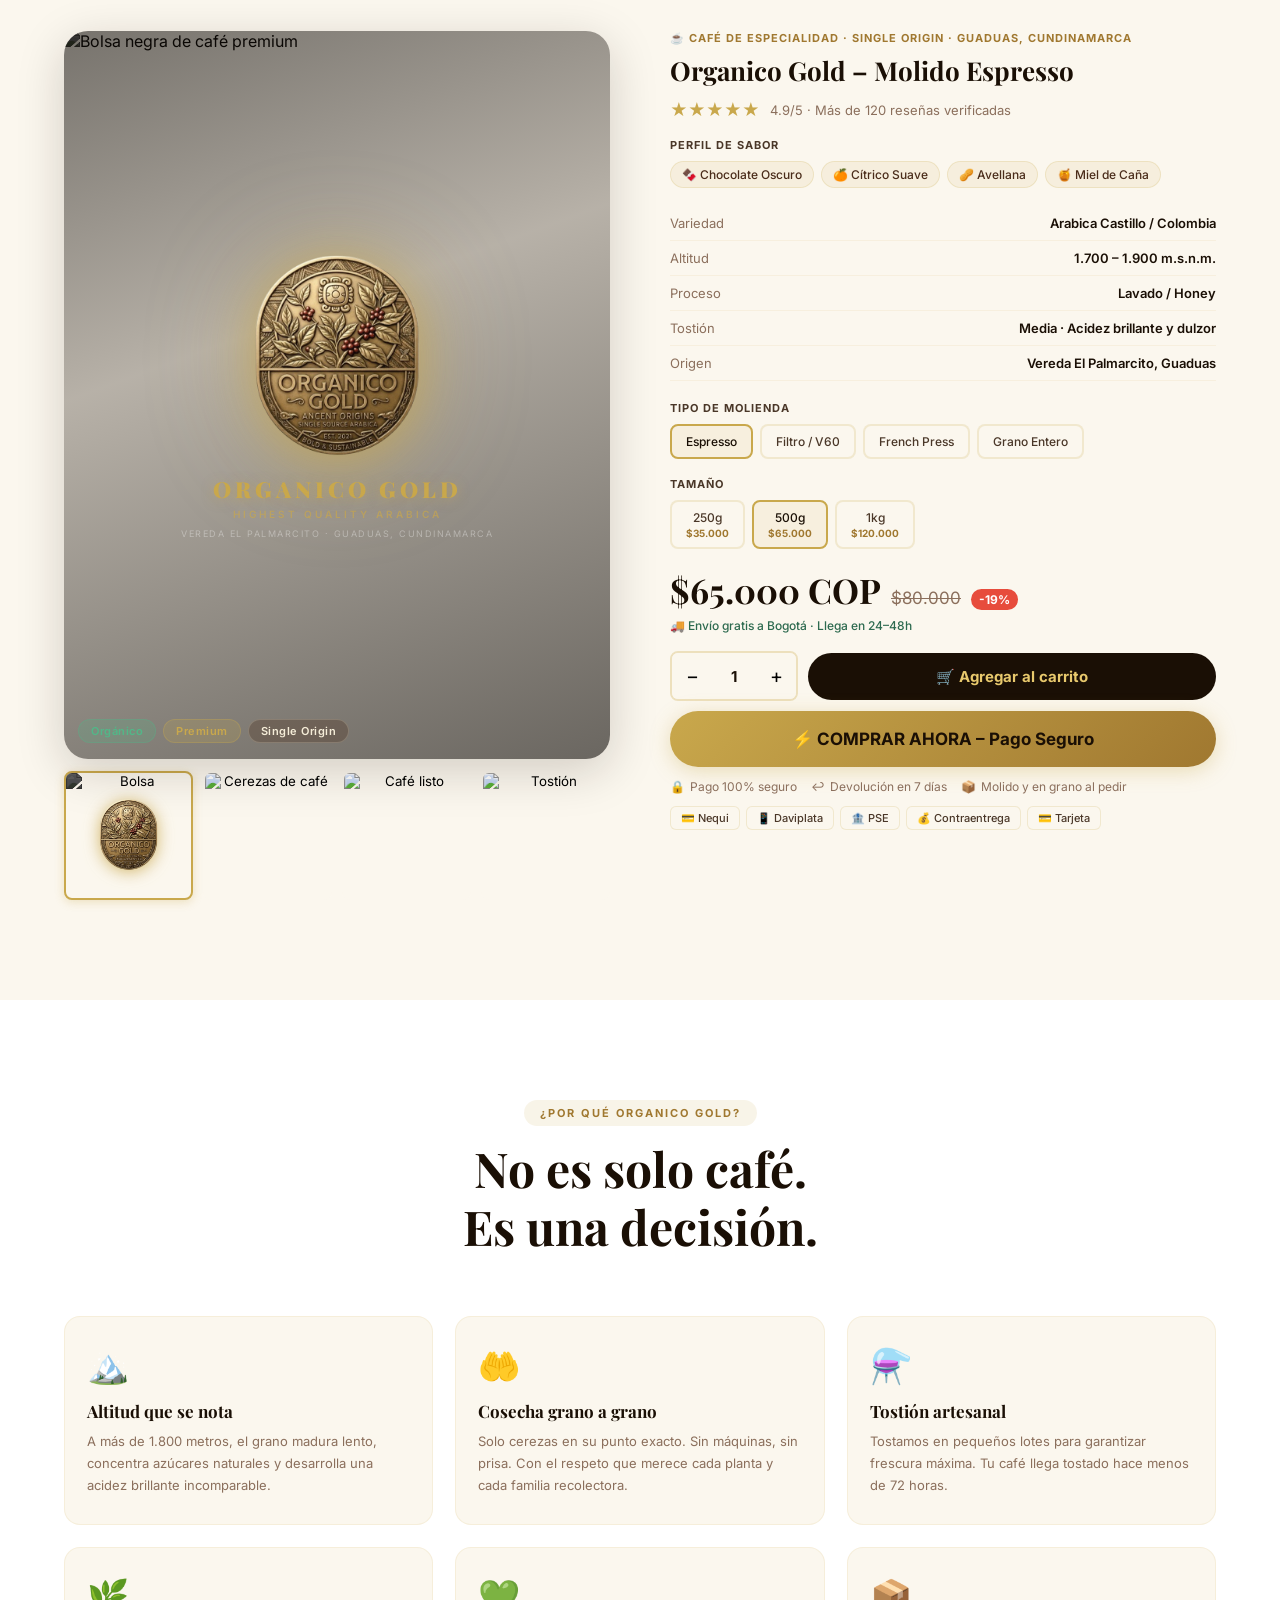
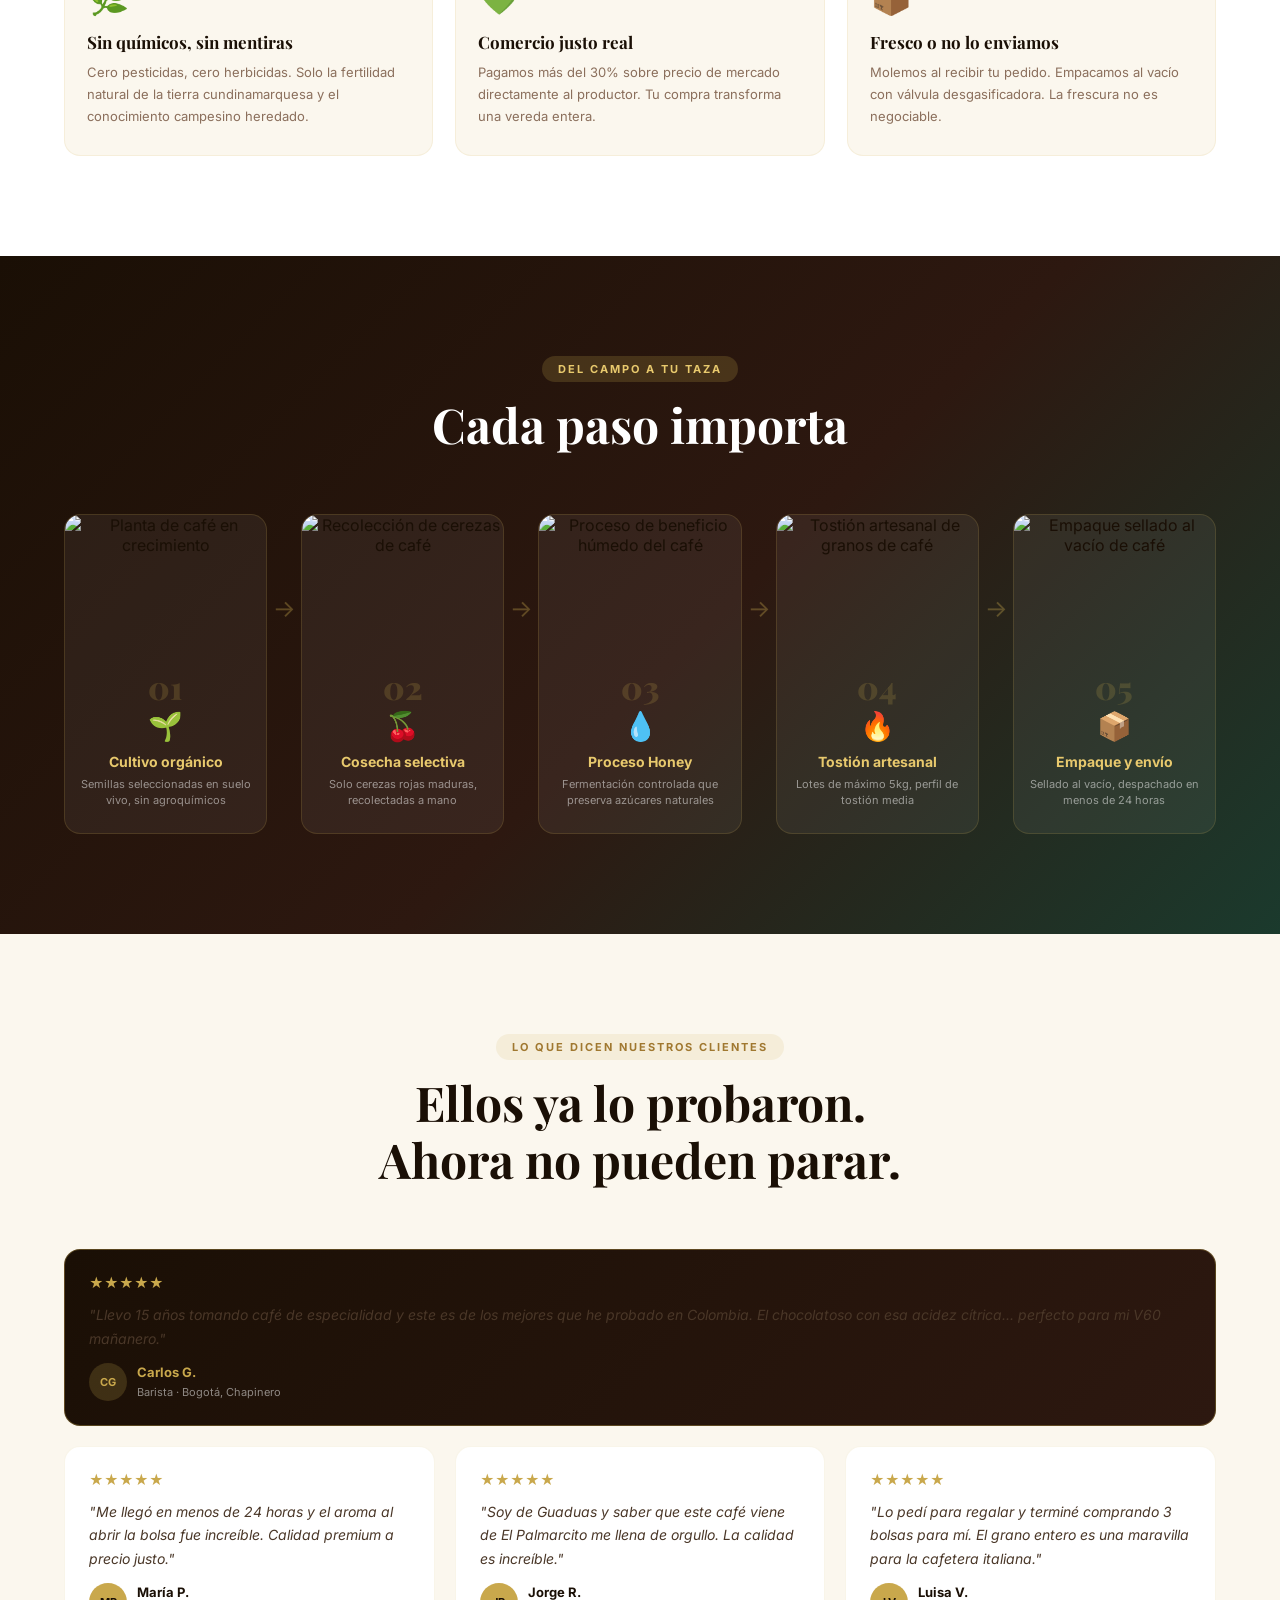
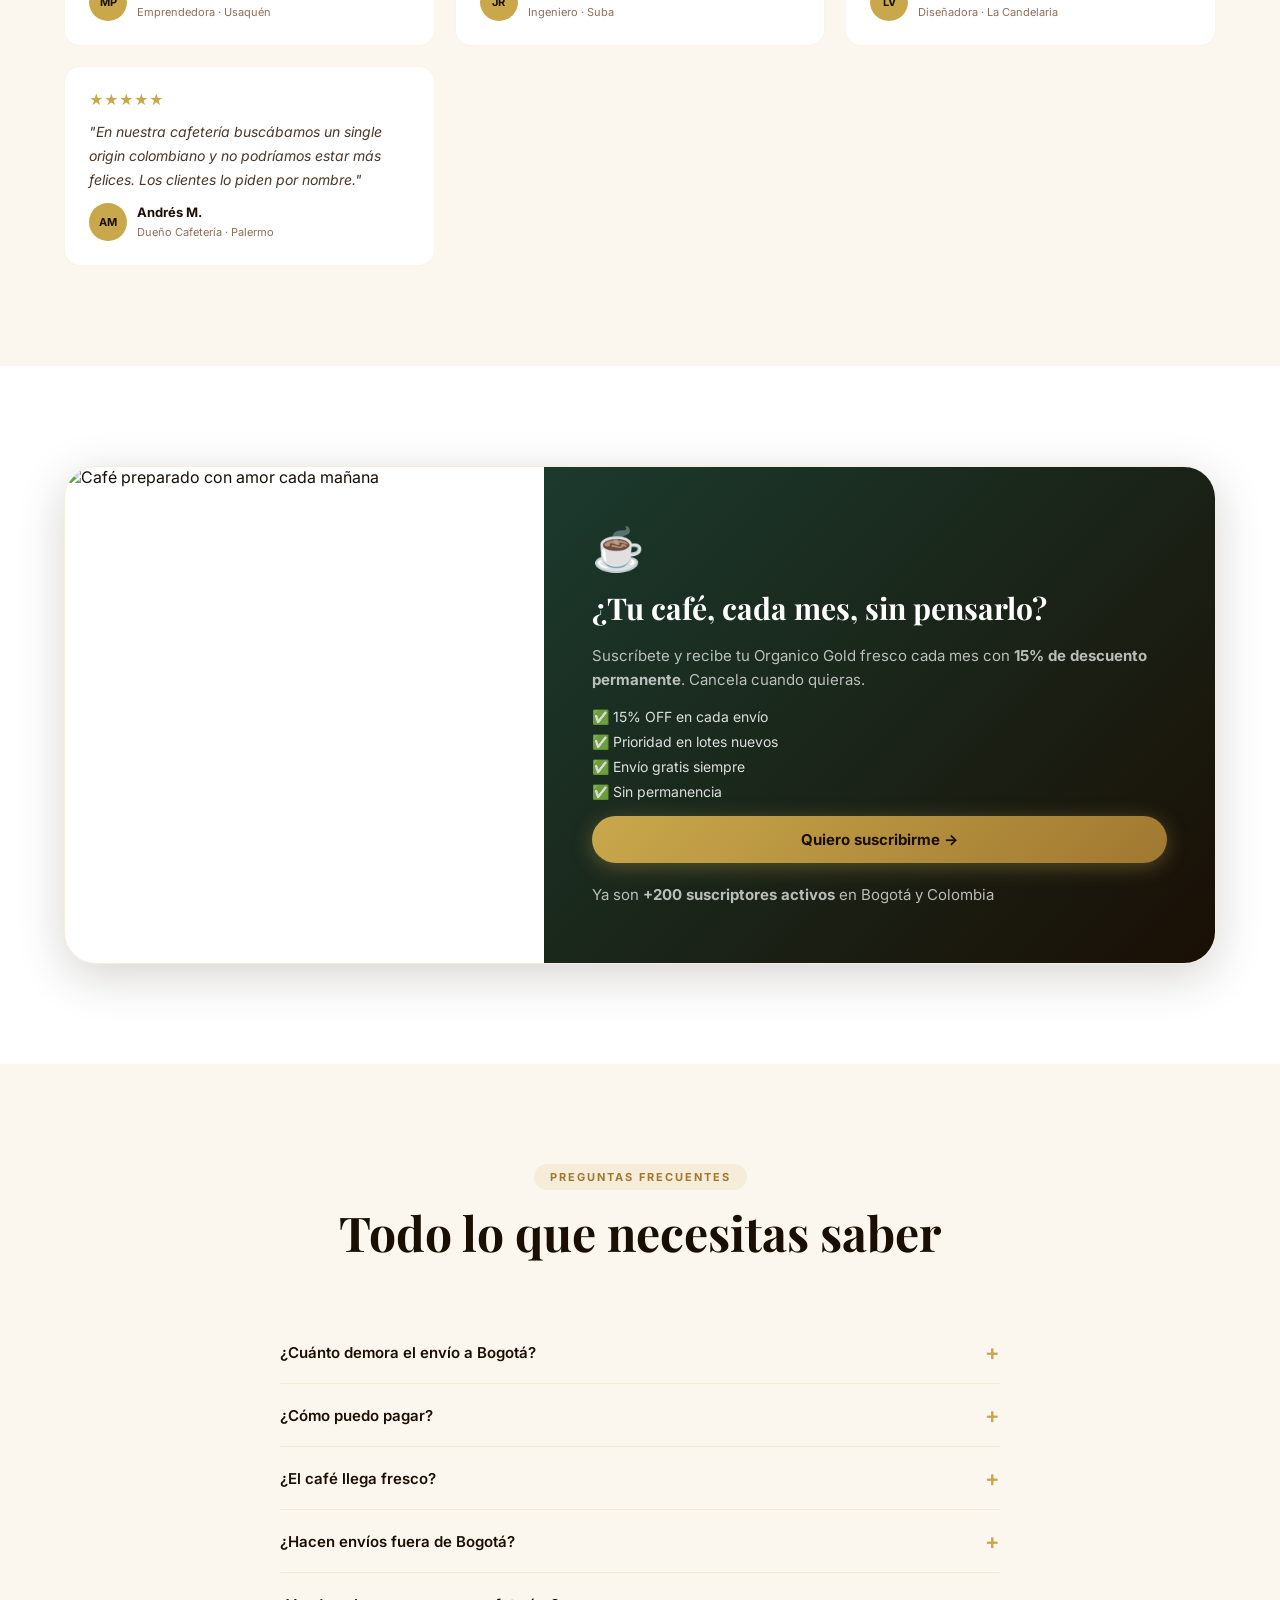
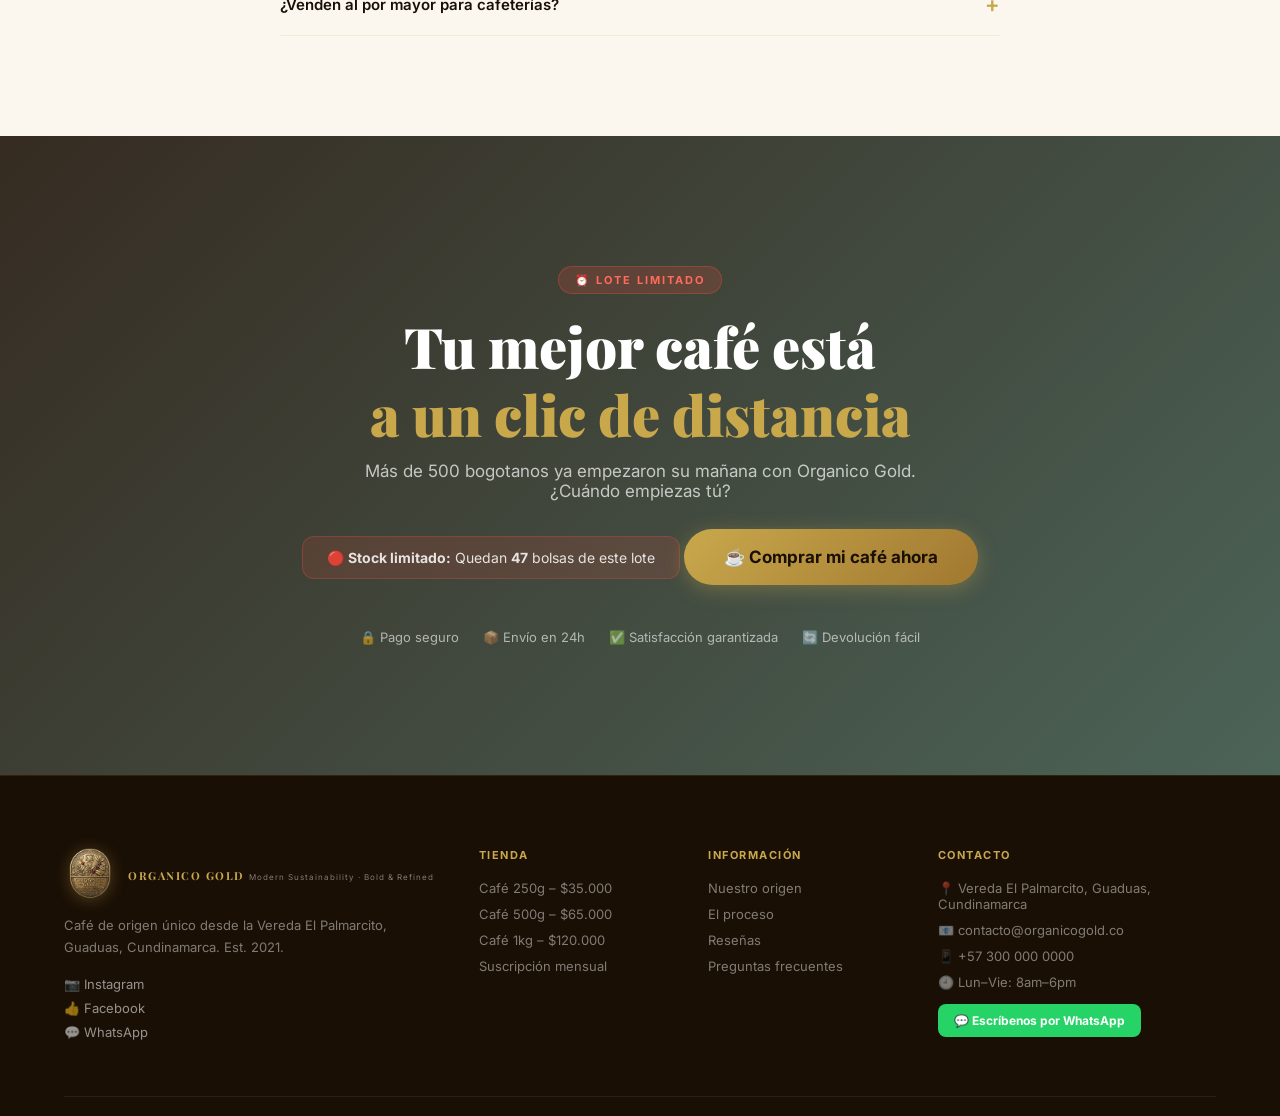
==== commit c9308883: "fix: anuncio y ficha producto - Molido y en grano al pedir" ====
--- a/index.html
+++ b/index.html
@@ -25,7 +25,7 @@
 
 <!-- ═══ ANUNCIO ═══ -->
 <div class="announcement-bar" role="banner">
-  <p>🚀 <strong>ENVÍO GRATIS</strong> a Bogotá en pedidos mayores a $80.000 COP &nbsp;·&nbsp; ☕ Molido al pedir &nbsp;·&nbsp; 📦 Despacho en 24–48h</p>
+  <p>🚀 <strong>ENVÍO GRATIS</strong> a Bogotá en pedidos mayores a $80.000 COP &nbsp;·&nbsp; ☕ Molido y en grano al pedir &nbsp;·&nbsp; 📦 Despacho en 24–48h</p>
 </div>
 
 <!-- ═══ NAVBAR ═══ -->
@@ -351,7 +351,7 @@
         <div class="product-trust">
           <div class="p-trust-item"><span aria-hidden="true">🔒</span> Pago 100% seguro</div>
           <div class="p-trust-item"><span aria-hidden="true">↩️</span> Devolución en 7 días</div>
-          <div class="p-trust-item"><span aria-hidden="true">📦</span> Molido al pedir</div>
+          <div class="p-trust-item"><span aria-hidden="true">📦</span> Molido y en grano al pedir</div>
         </div>
 
         <div class="payment-icons" aria-label="Métodos de pago aceptados">
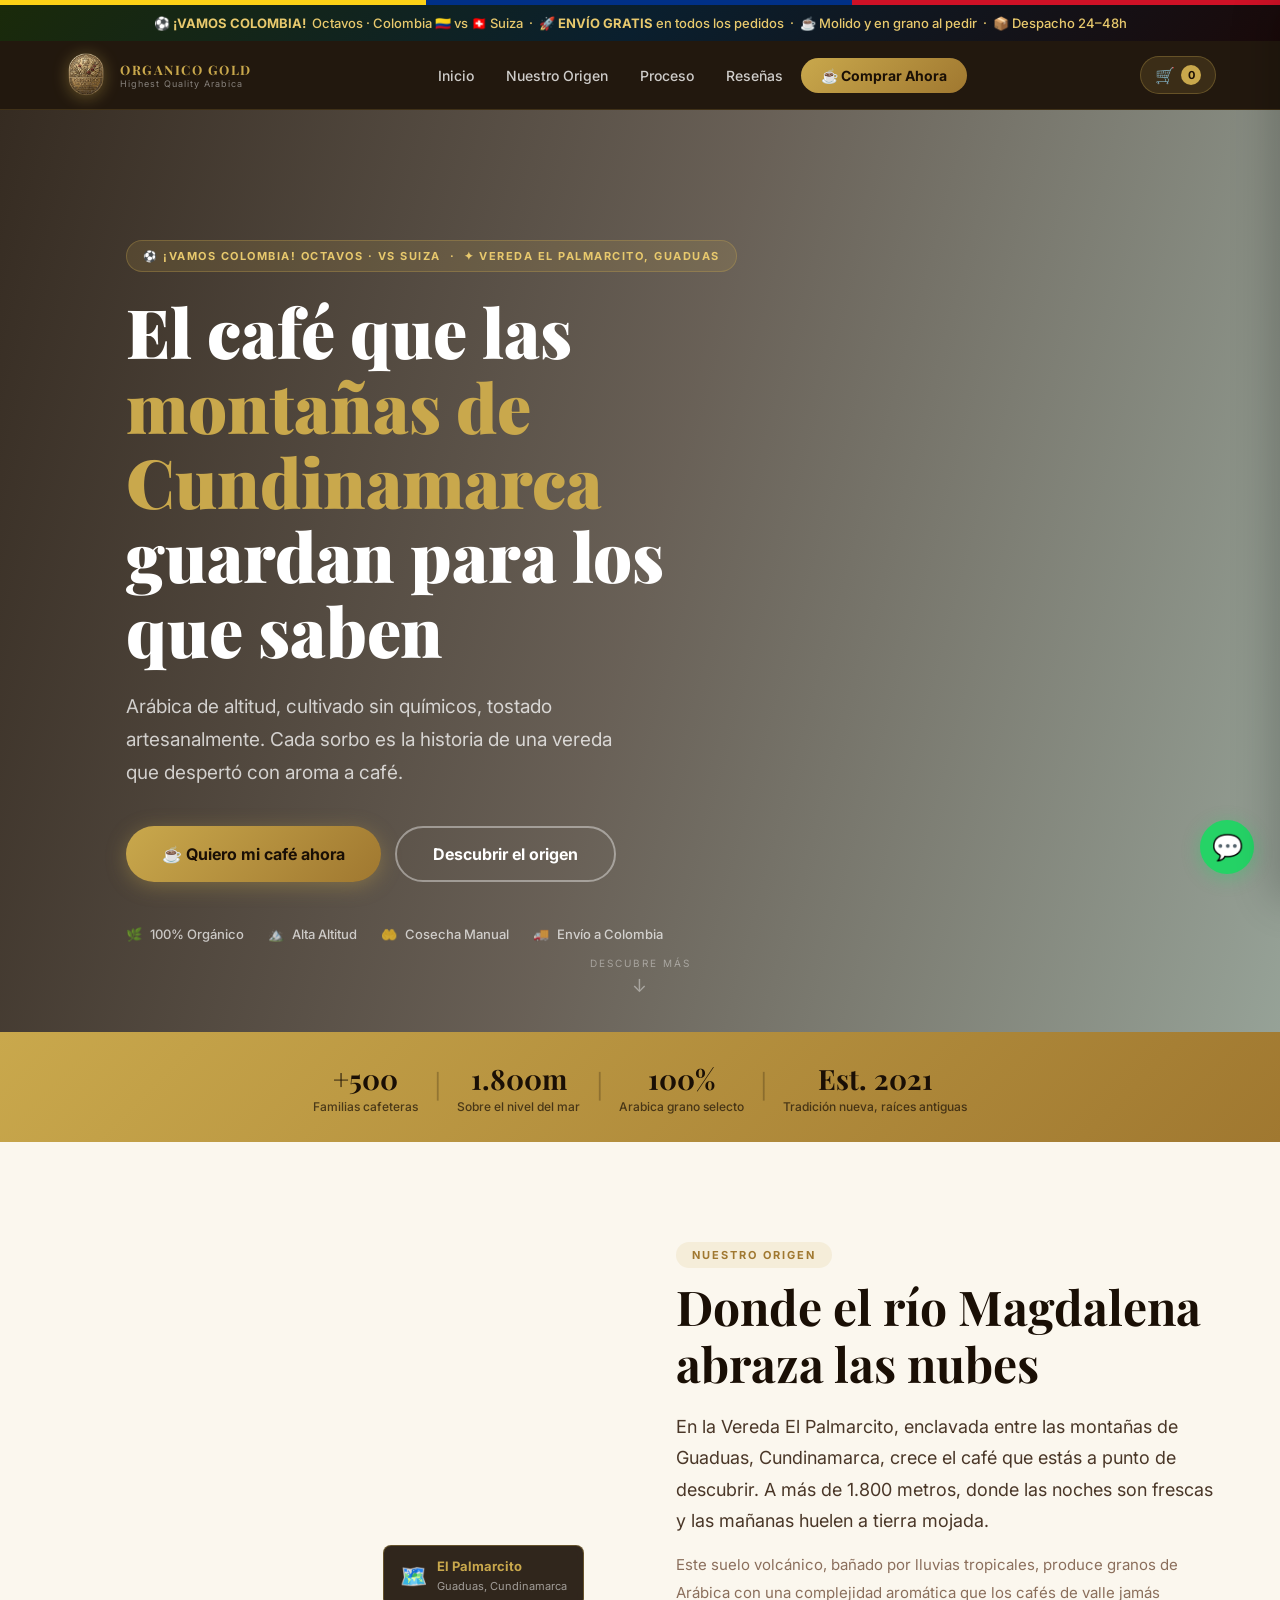
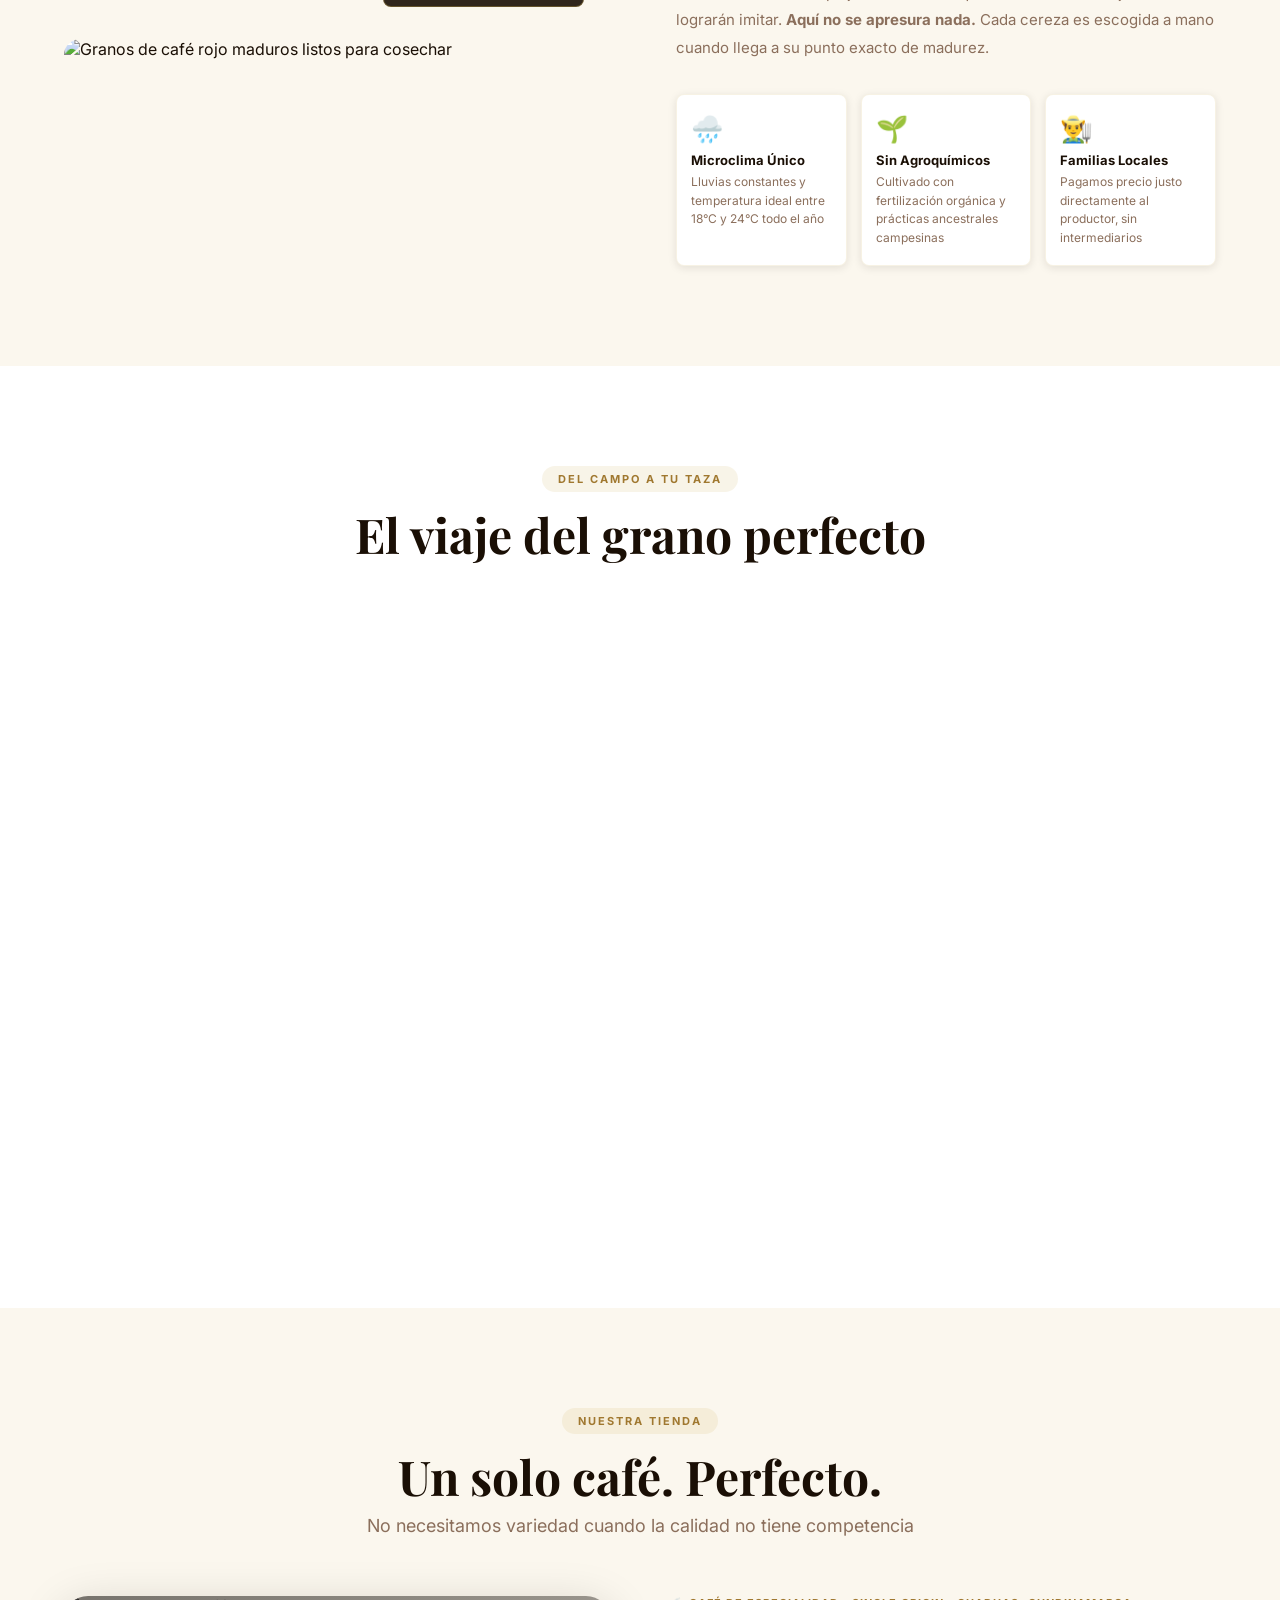
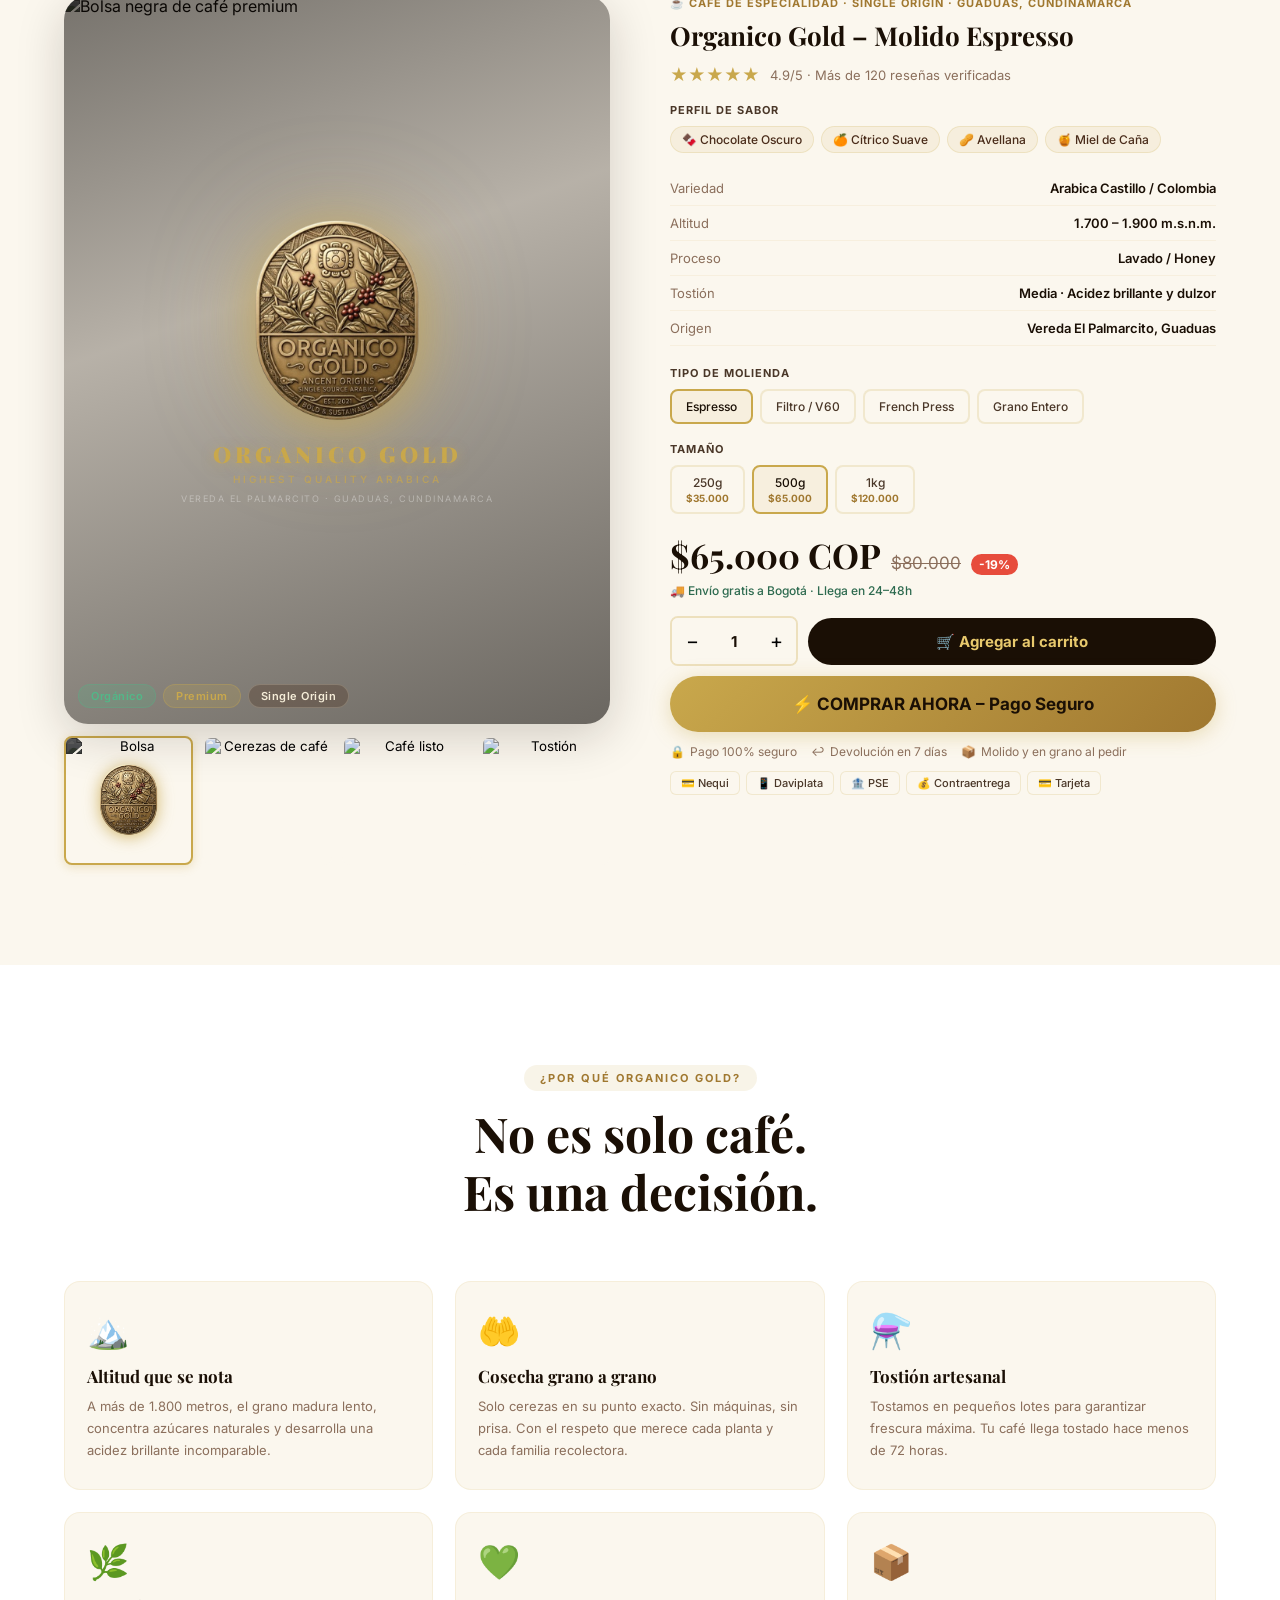
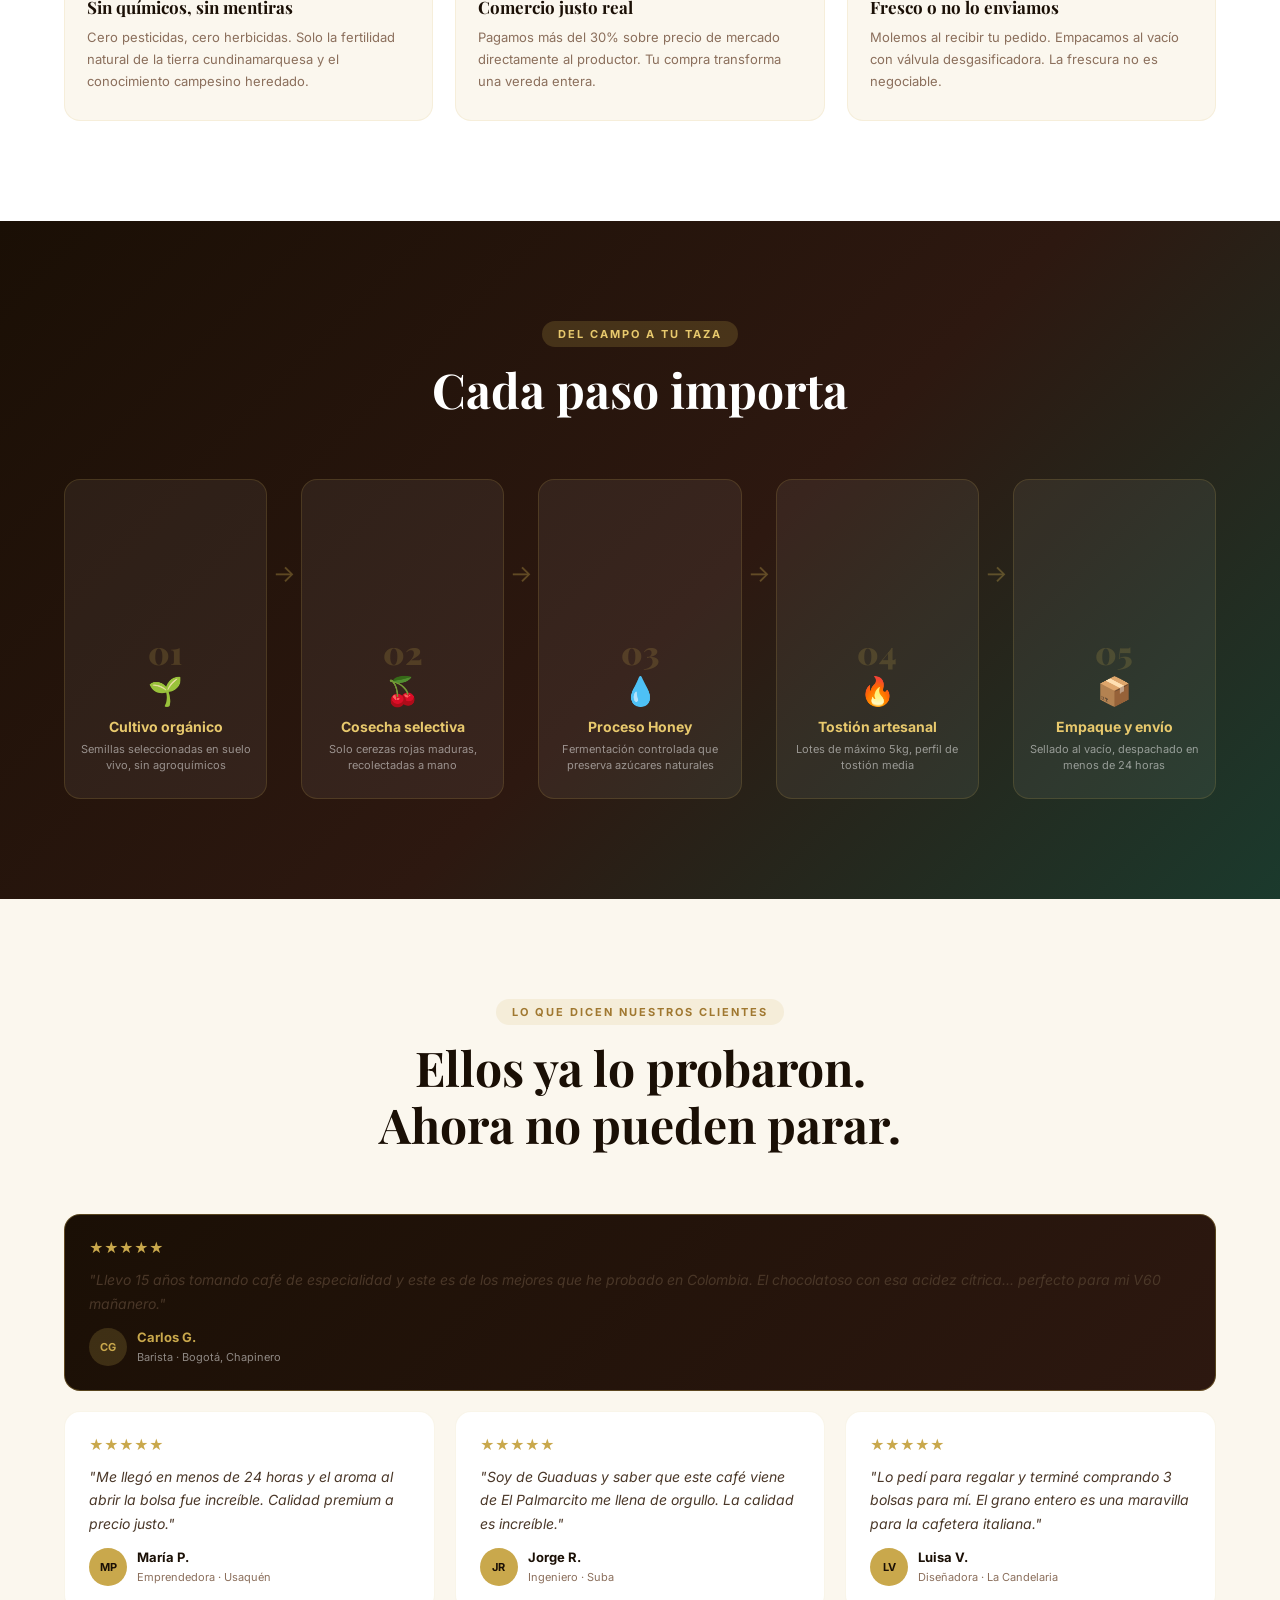
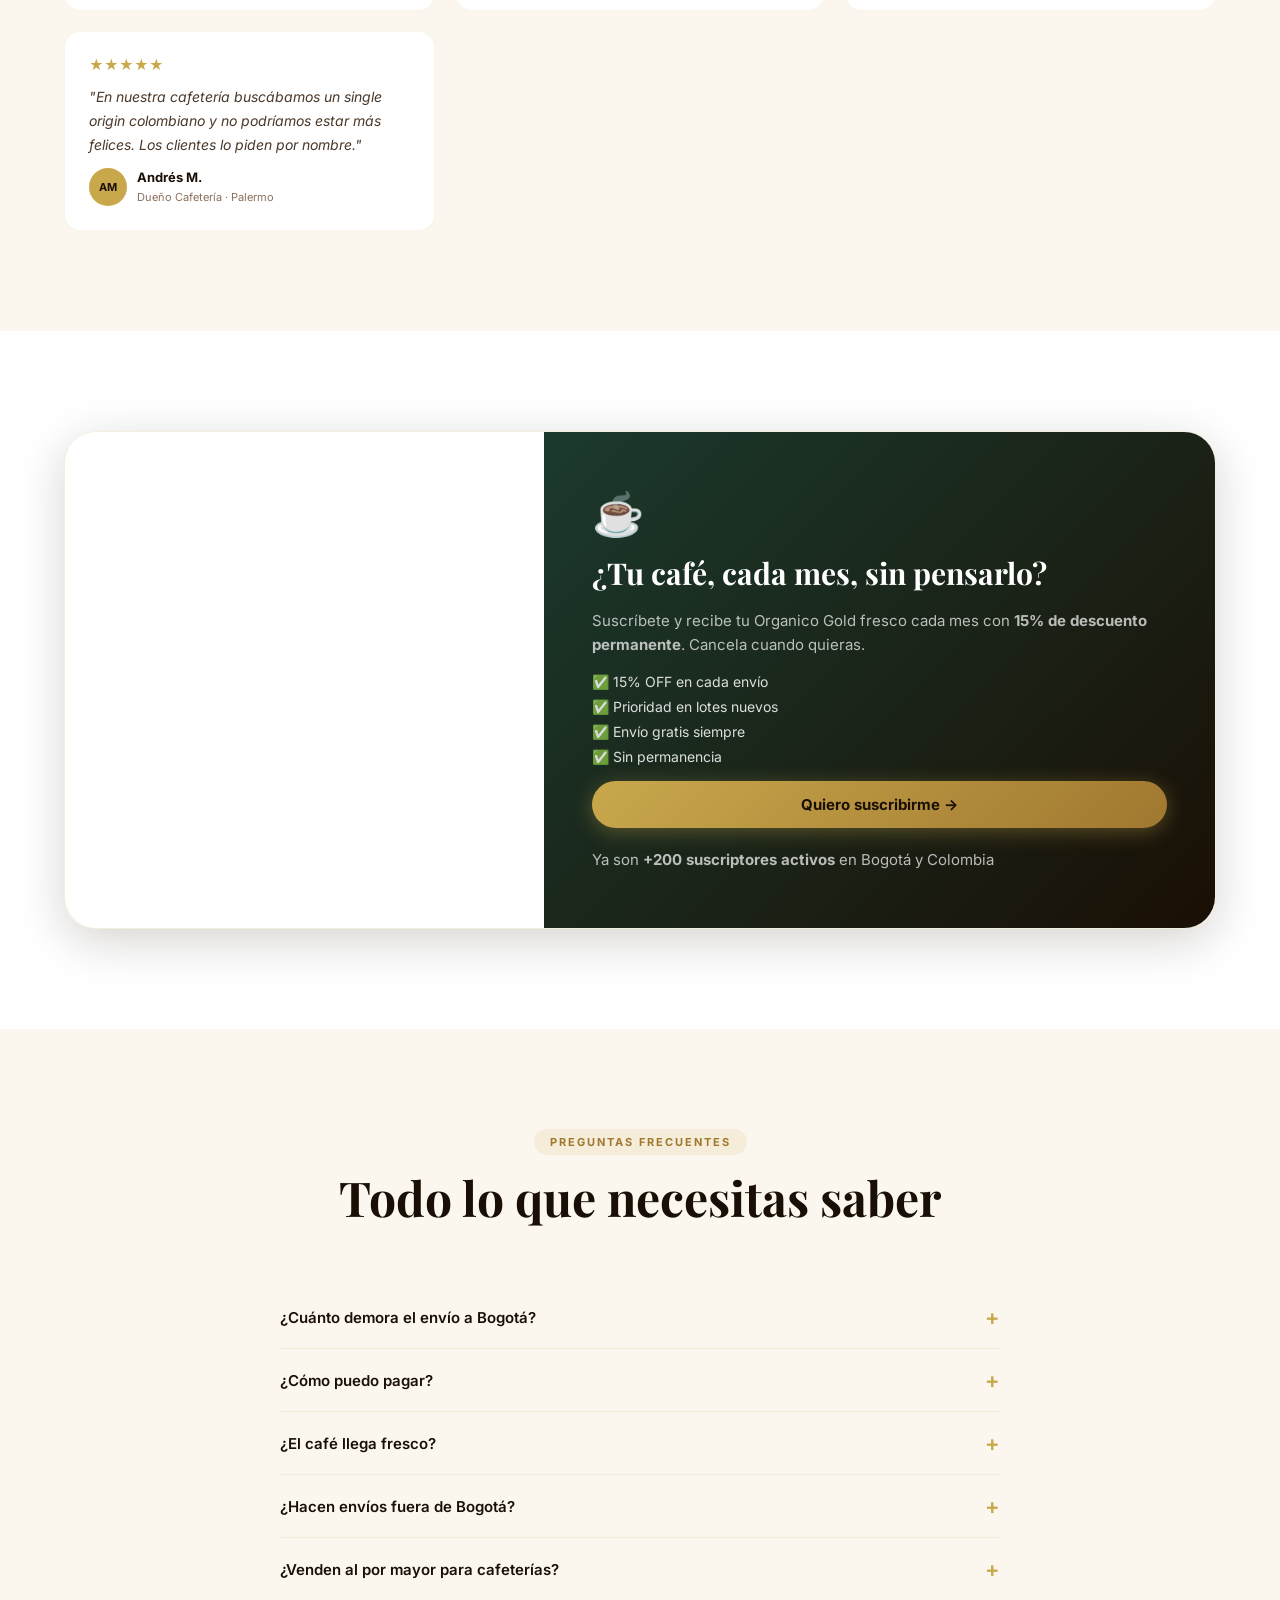
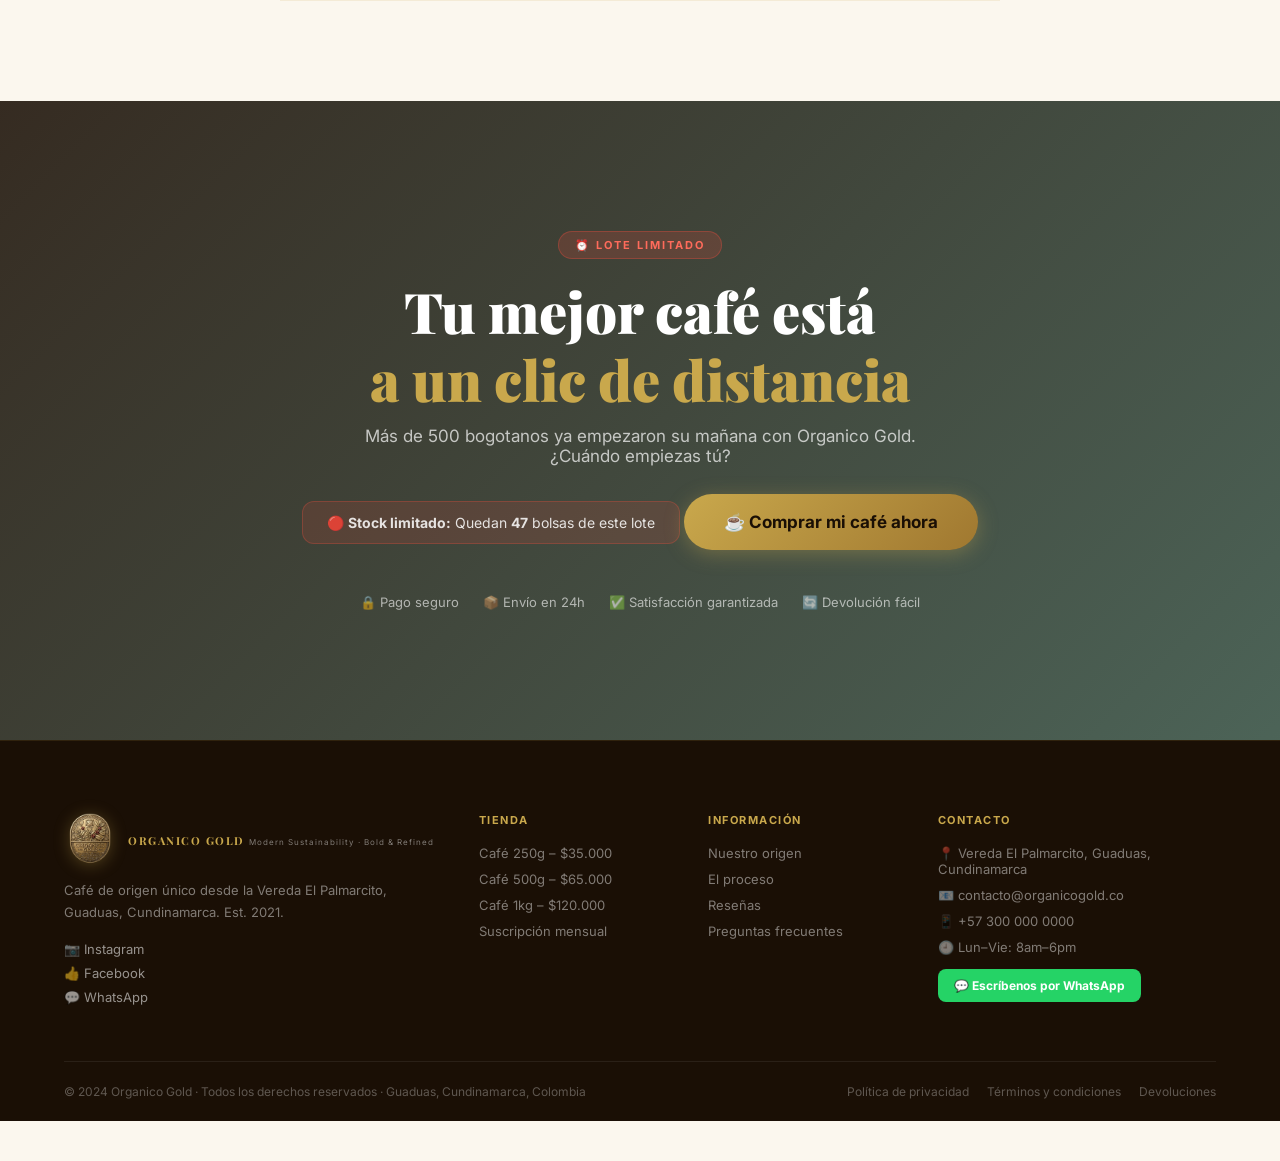
==== commit e1895601: "feat: promo Mundial Colombia vs Suiza + precios con descuento real + envío gratis" ====
--- a/index.html
+++ b/index.html
@@ -23,9 +23,12 @@
 </head>
 <body>
 
+<!-- ═══ FRANJA MUNDIAL ═══ -->
+<div class="mundial-flag-strip" aria-hidden="true"></div>
+
 <!-- ═══ ANUNCIO ═══ -->
-<div class="announcement-bar" role="banner">
-  <p>🚀 <strong>ENVÍO GRATIS</strong> a Bogotá en pedidos mayores a $80.000 COP &nbsp;·&nbsp; ☕ Molido y en grano al pedir &nbsp;·&nbsp; 📦 Despacho en 24–48h</p>
+<div class="announcement-bar mundial-bar" role="banner">
+  <p>⚽ <strong>¡VAMOS COLOMBIA!</strong> &nbsp;Octavos · Colombia 🇨🇴 vs 🇨🇭 Suiza &nbsp;·&nbsp; 🚀 <strong>ENVÍO GRATIS</strong> en todos los pedidos &nbsp;·&nbsp; ☕ Molido y en grano al pedir &nbsp;·&nbsp; 📦 Despacho 24–48h</p>
 </div>
 
 <!-- ═══ NAVBAR ═══ -->
@@ -62,7 +65,7 @@
   <div class="hero-img" role="img" aria-label="Plantación de café en las montañas de Cundinamarca"></div>
   <div class="hero-overlay"></div>
   <div class="hero-content">
-    <div class="hero-badge">✦ Origen Único · Vereda El Palmarcito, Guaduas</div>
+    <div class="hero-badge">⚽ ¡Vamos Colombia! Octavos · vs Suiza &nbsp;·&nbsp; ✦ Vereda El Palmarcito, Guaduas</div>
     <h1 class="hero-title">
       El café que las<br/>
       <span class="gold-text">montañas de Cundinamarca</span><br/>
@@ -594,7 +597,7 @@
           ¿Hacen envíos fuera de Bogotá?<span class="faq-arrow" aria-hidden="true">+</span>
         </button>
         <div class="faq-answer" hidden>
-          <p>¡Claro! Enviamos a toda Colombia. El costo varía según la ciudad. Pedidos mayores a $80.000 COP tienen envío gratis a Bogotá.</p>
+          <p>¡Claro! Enviamos a toda Colombia. Durante nuestra <strong>Promo Mundial 🇨🇴</strong> el envío a Bogotá es completamente <strong>GRATIS</strong> en todos los pedidos. A otras ciudades aplica tarifa de $14.000 COP.</p>
         </div>
       </div>
       <div class="faq-item" role="listitem">
--- a/styles.css
+++ b/styles.css
@@ -119,8 +119,15 @@
 .badge--brown  { background:rgba(74,44,26,.3); color:var(--cream); border:1px solid rgba(245,237,216,.2); }
 
 /* ══════════════════════════════════════════
-   ANNOUNCEMENT BAR
-══════════════════════════════════════════ */
+   MUNDIAL FLAG STRIP + ANNOUNCEMENT BAR
+══════════════════════════════════════════ */
+.mundial-flag-strip {
+  height:5px;
+  background:linear-gradient(90deg,
+    #FCD116 0%, #FCD116 33.3%,
+    #003087 33.3%, #003087 66.6%,
+    #CE1126 66.6%, #CE1126 100%);
+}
 .announcement-bar {
   background:linear-gradient(135deg,var(--brown-dark) 0%,var(--brown-mid) 100%);
   color:var(--gold-light);
@@ -128,6 +135,14 @@
   padding:10px 16px;
   font-size:13px; font-weight:500;
   position:relative; z-index:100;
+}
+.mundial-bar {
+  background:linear-gradient(135deg, #1a2a0a 0%, #0a1f2e 50%, #1a0a0a 100%);
+  animation:mundialPulse 4s ease-in-out infinite;
+}
+@keyframes mundialPulse {
+  0%,100% { background:linear-gradient(135deg,#1a2a0a 0%,#0a1f2e 50%,#1a0a0a 100%); }
+  50%      { background:linear-gradient(135deg,#0a1f2e 0%,#1a0a0a 50%,#1a2a0a 100%); }
 }
 
 /* ══════════════════════════════════════════
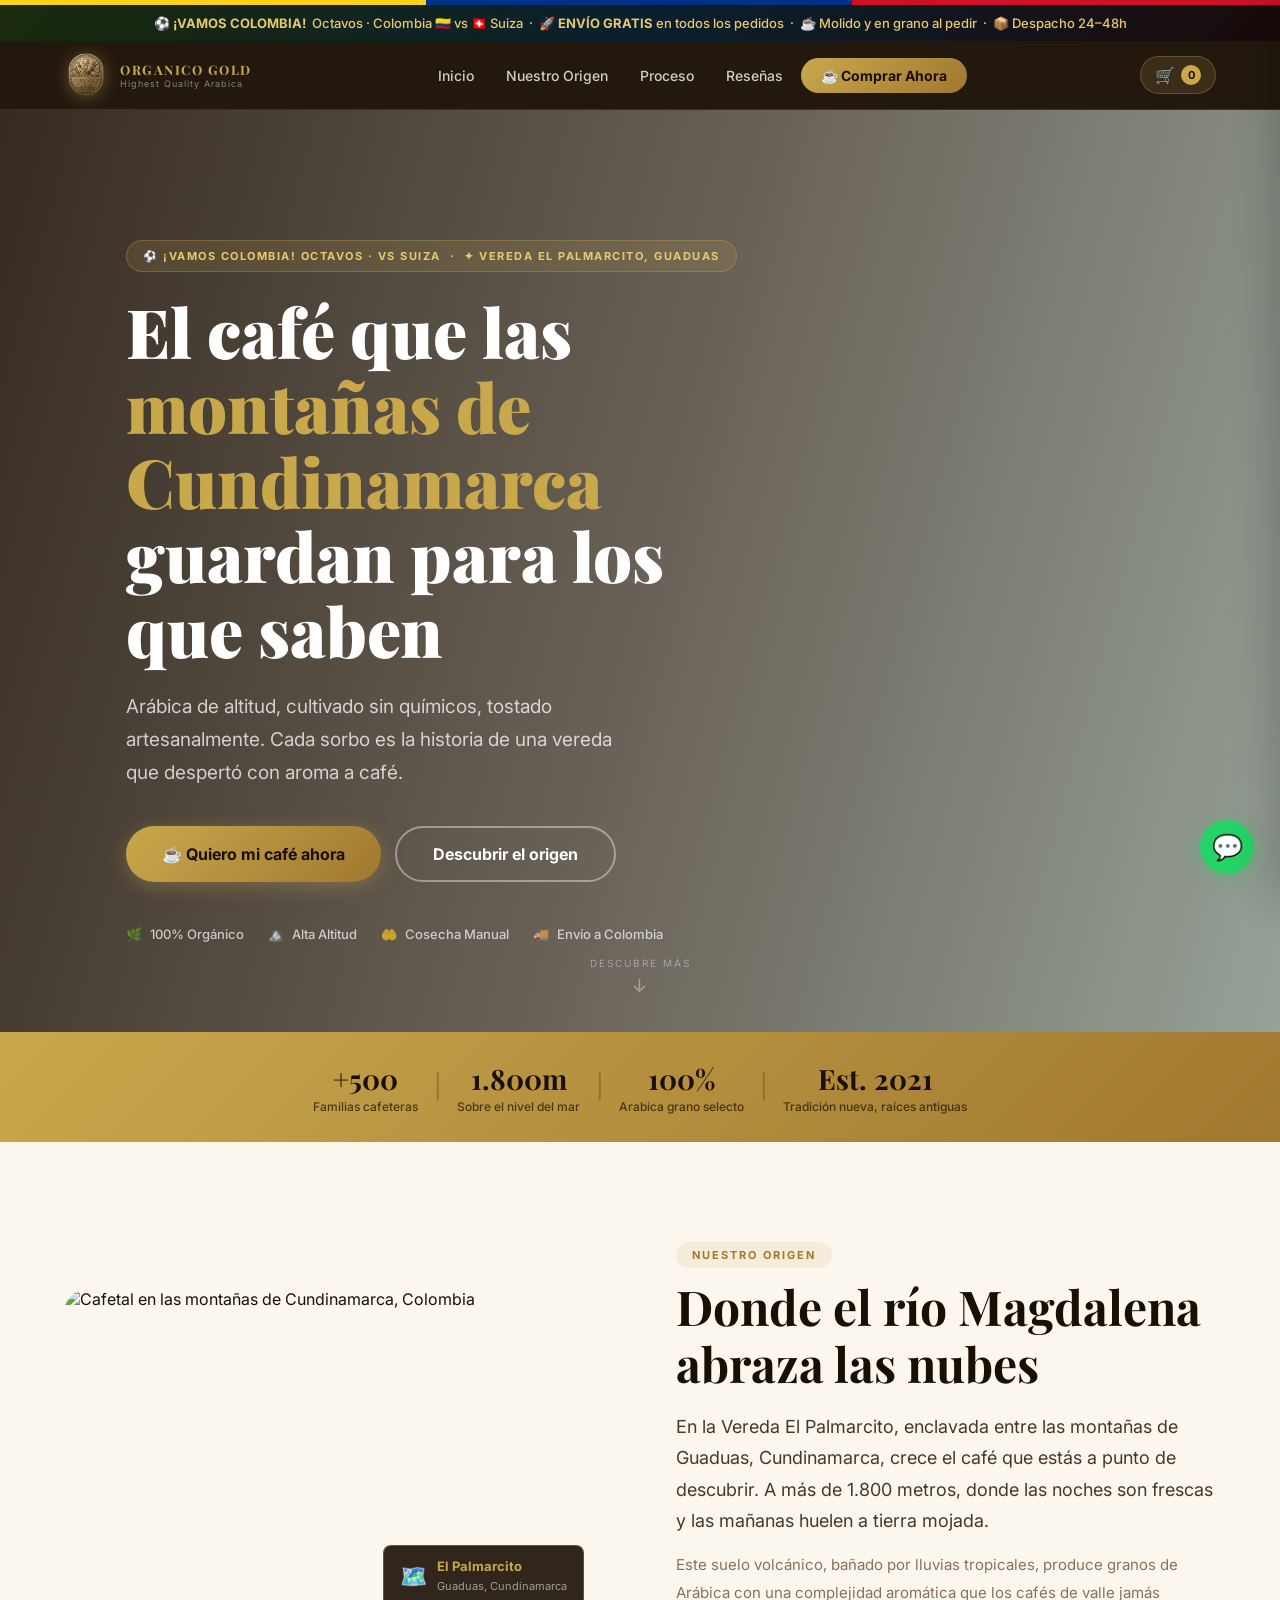
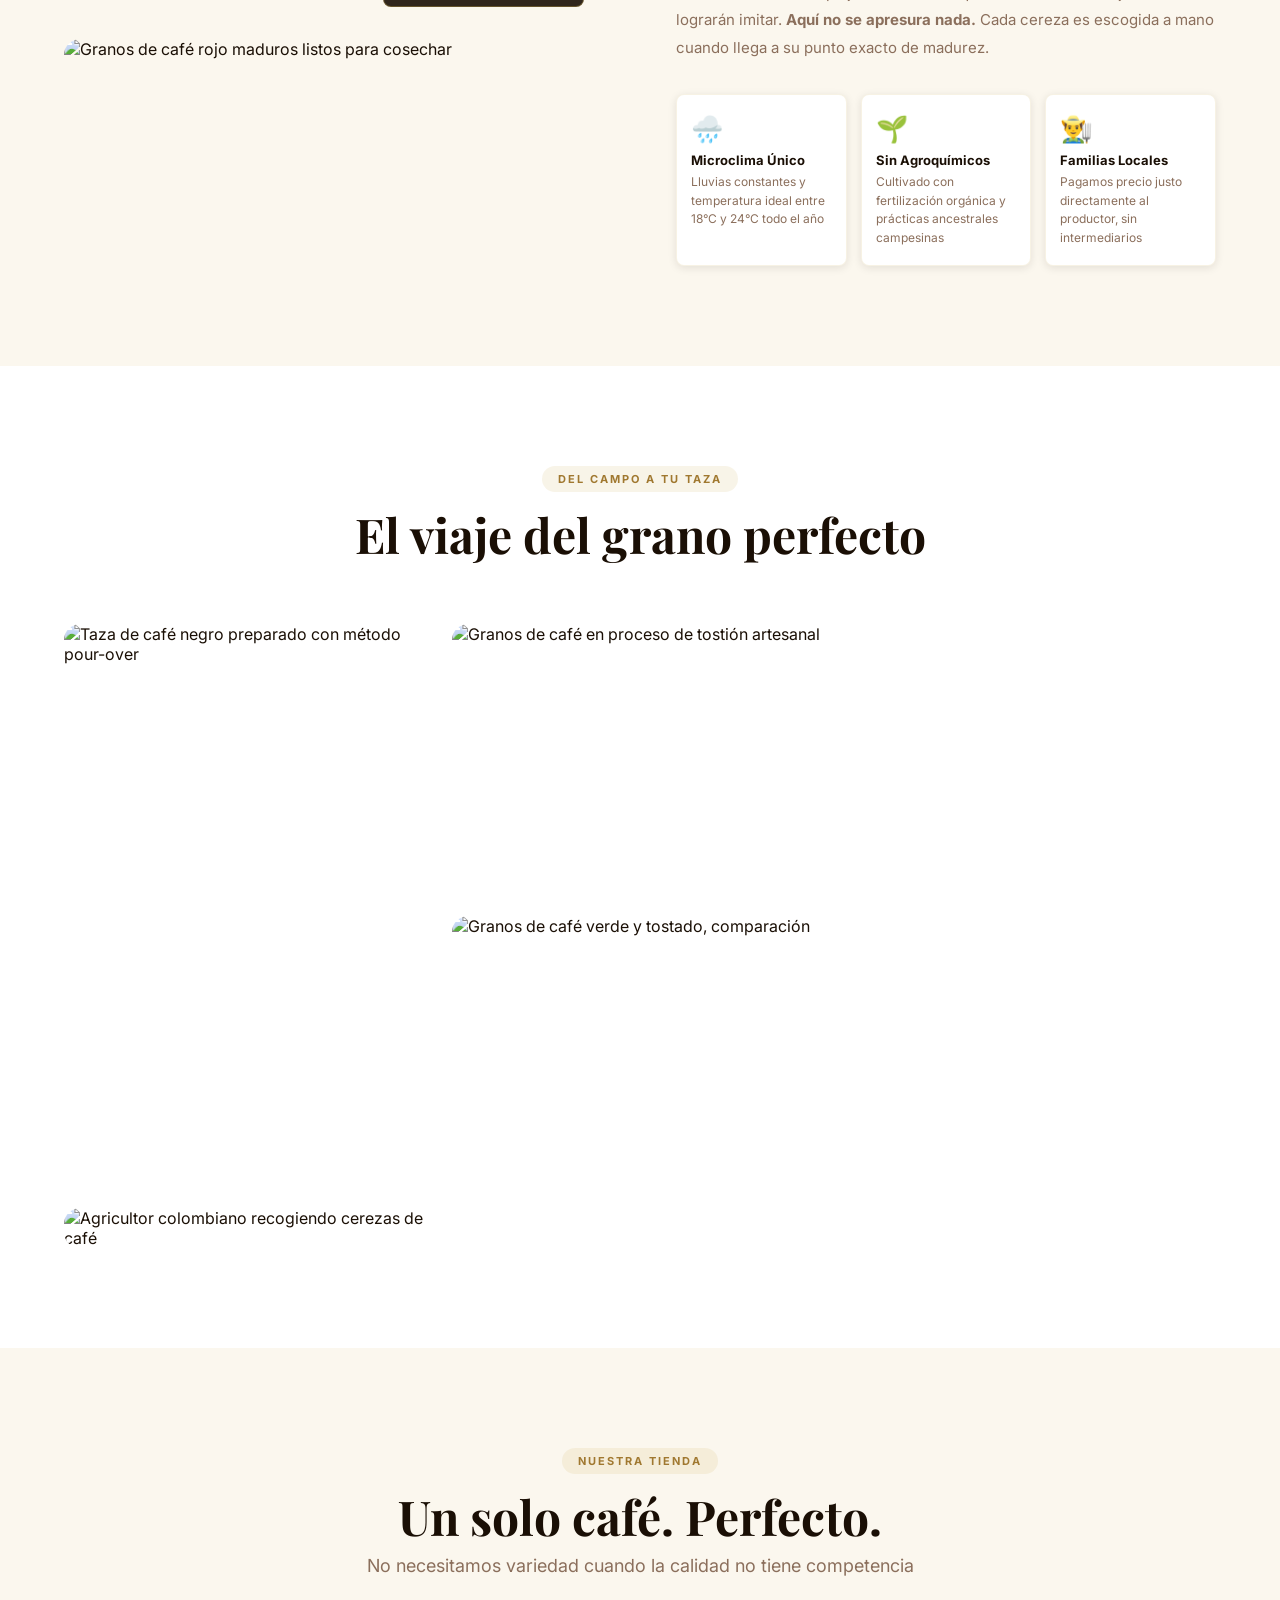
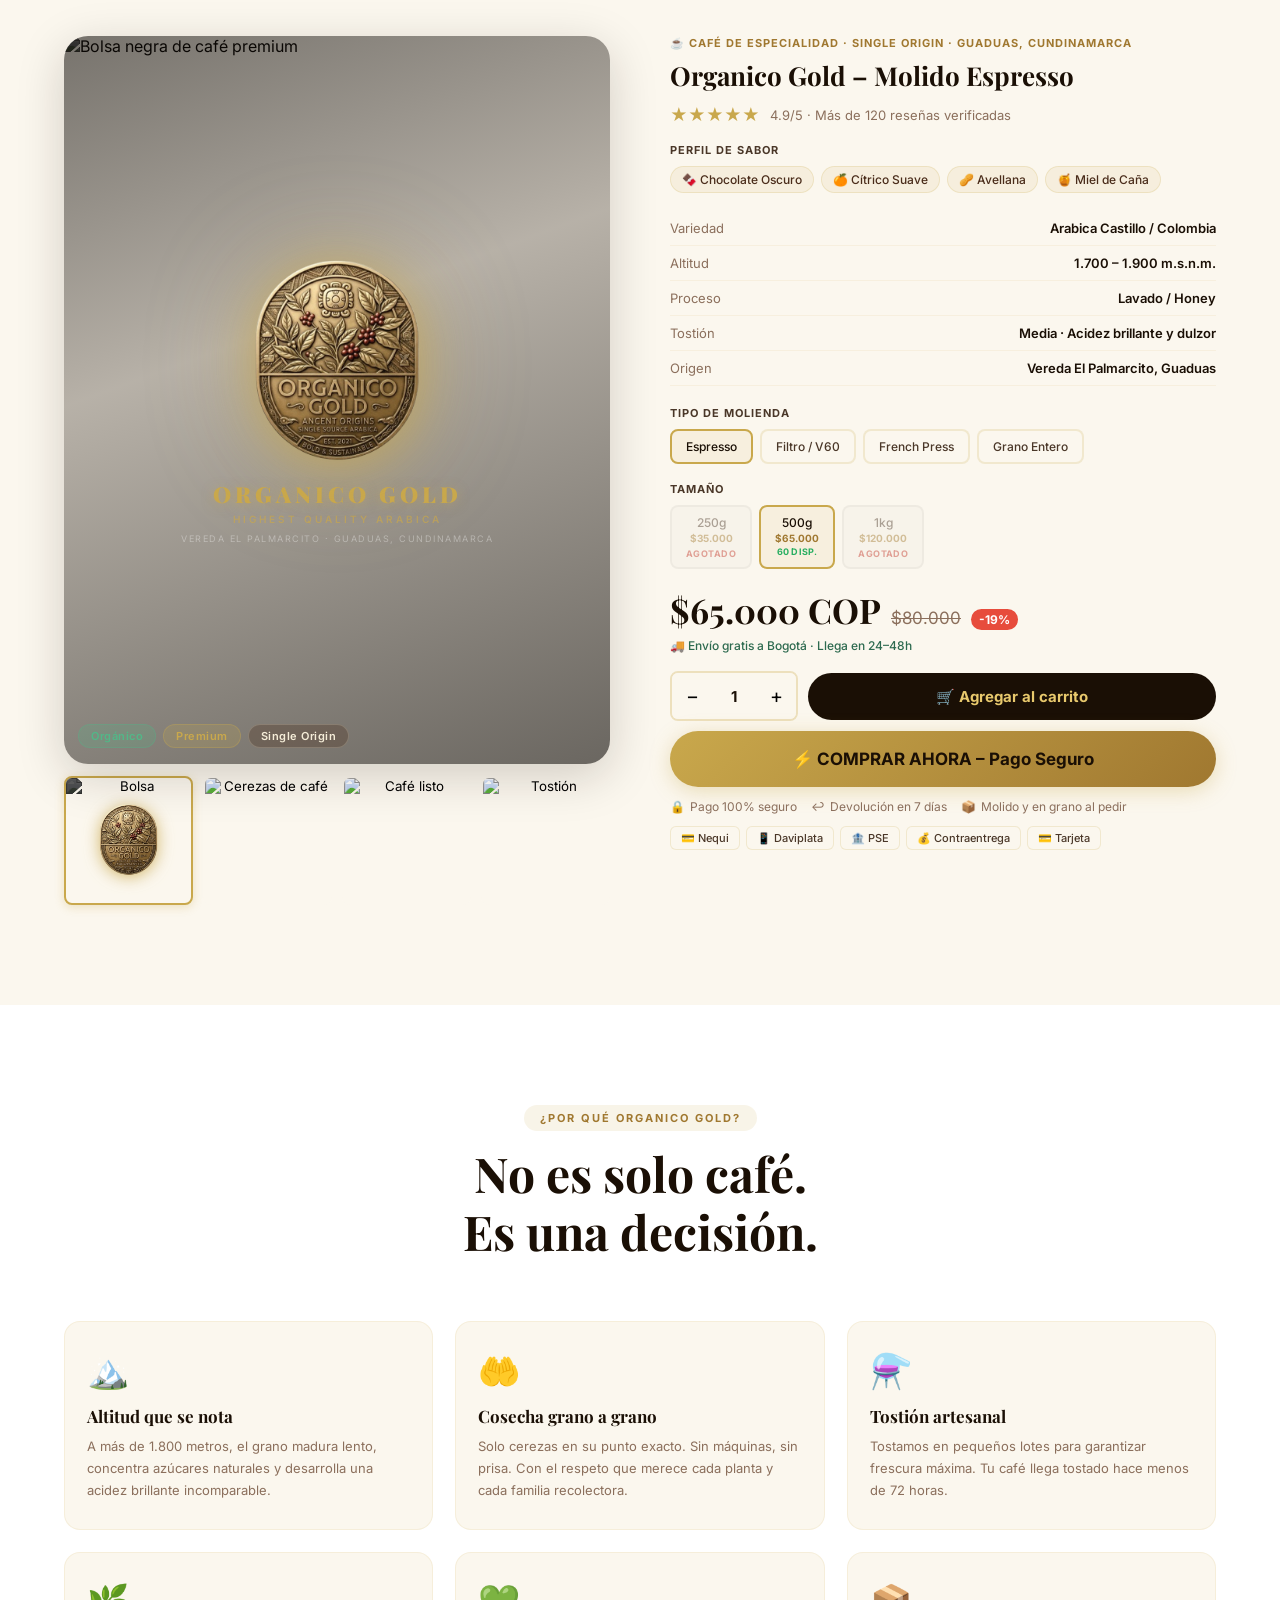
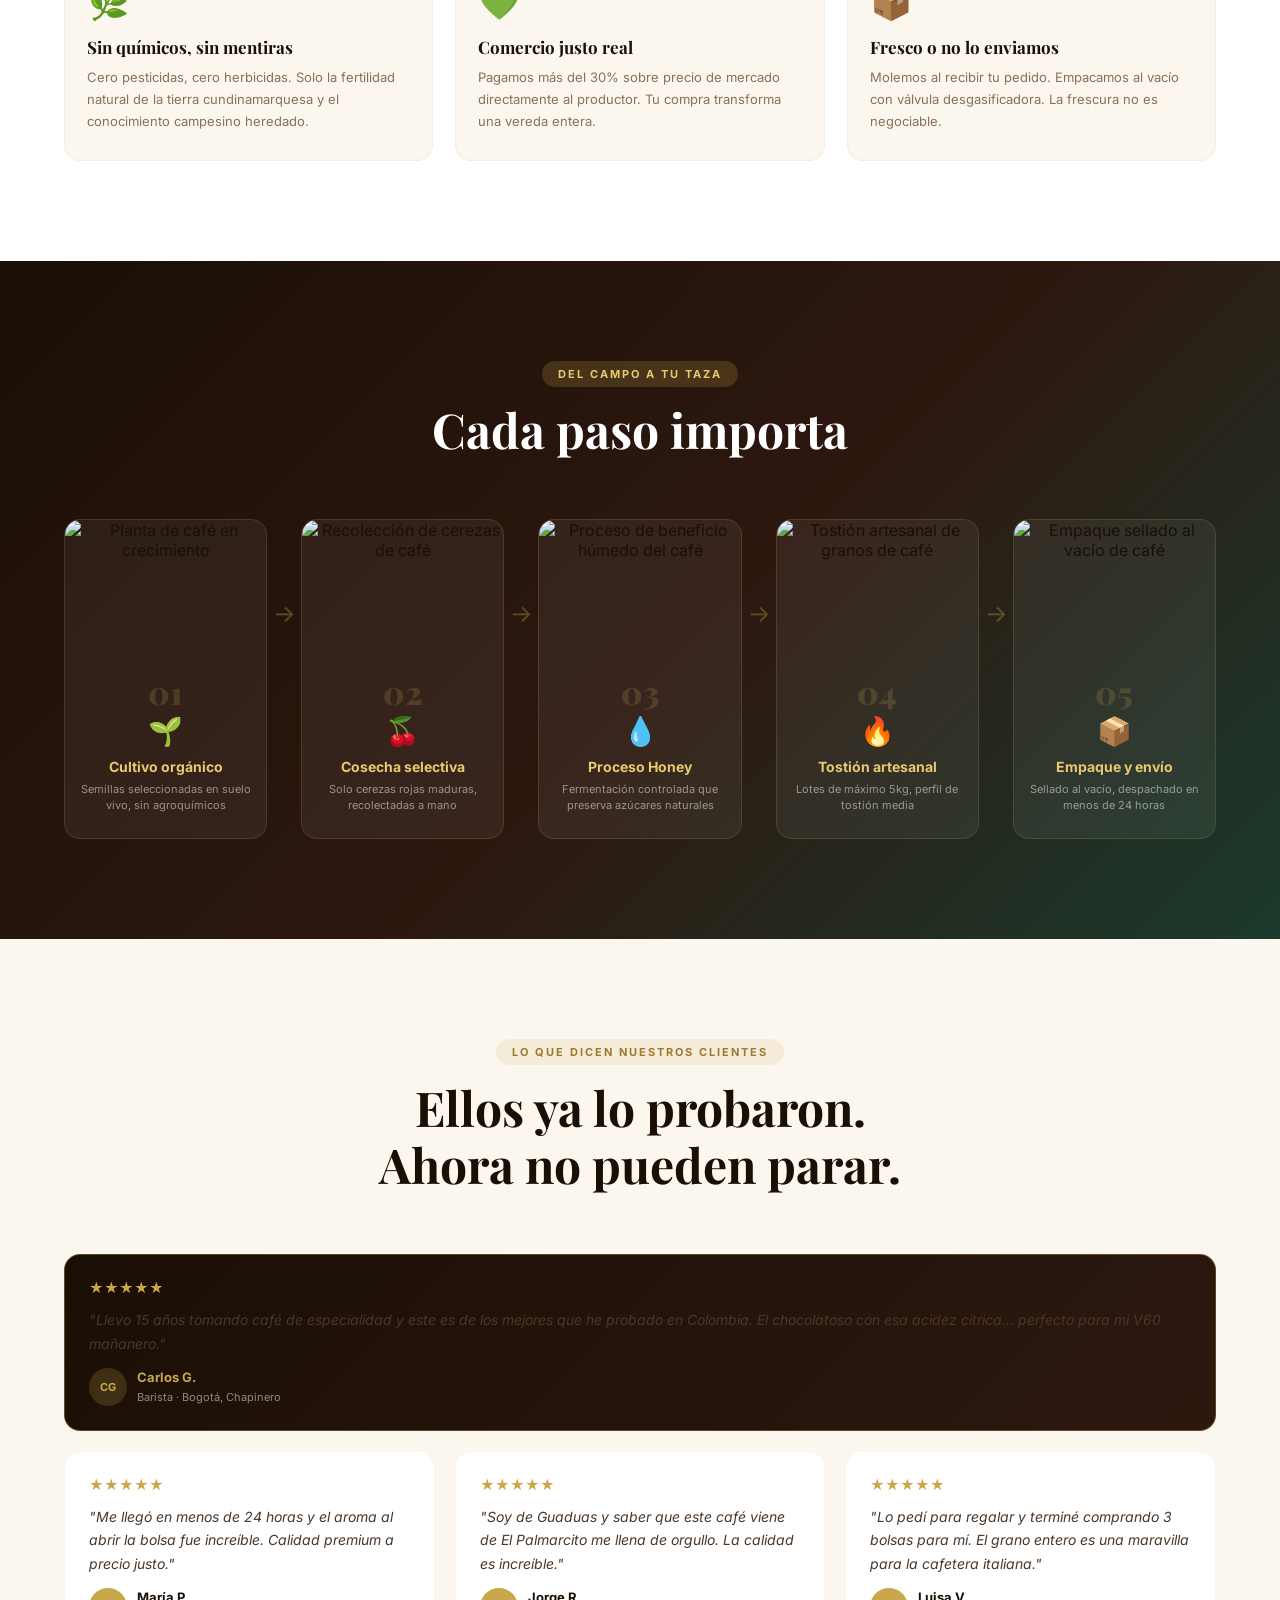
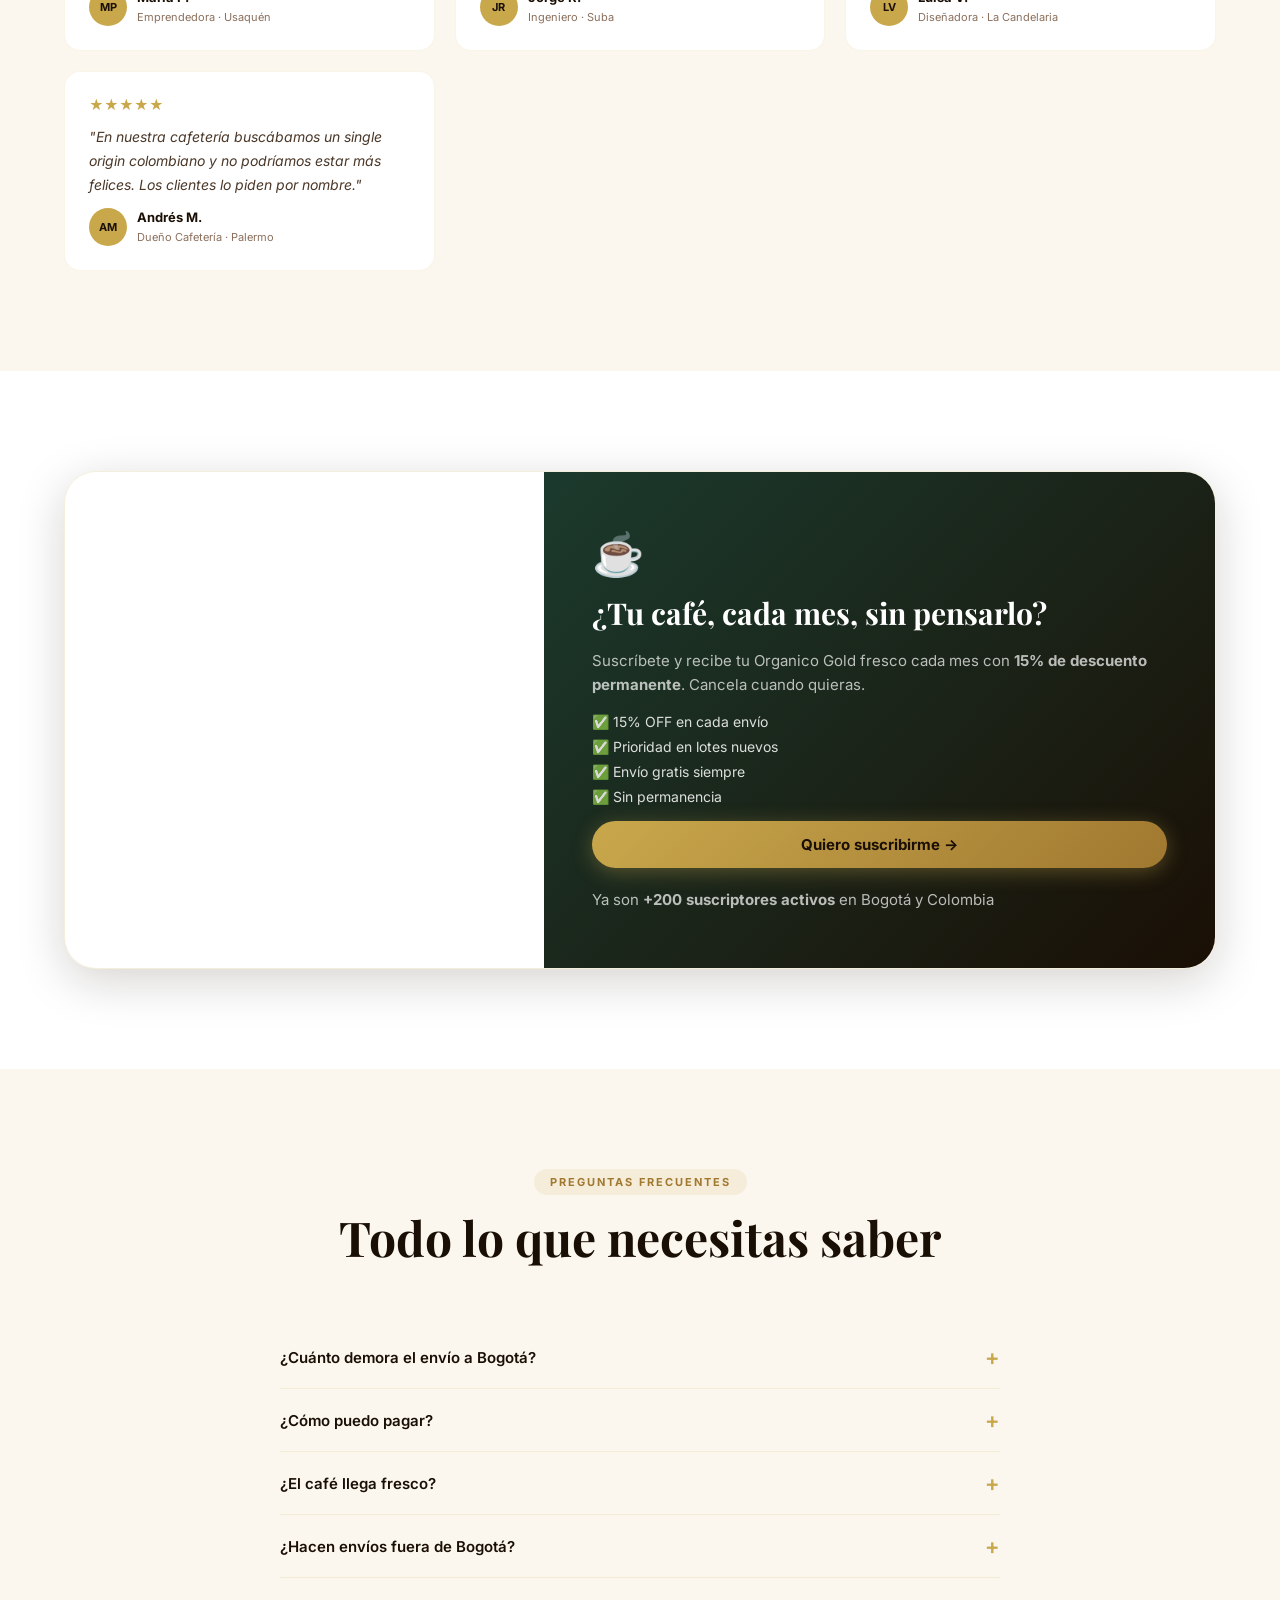
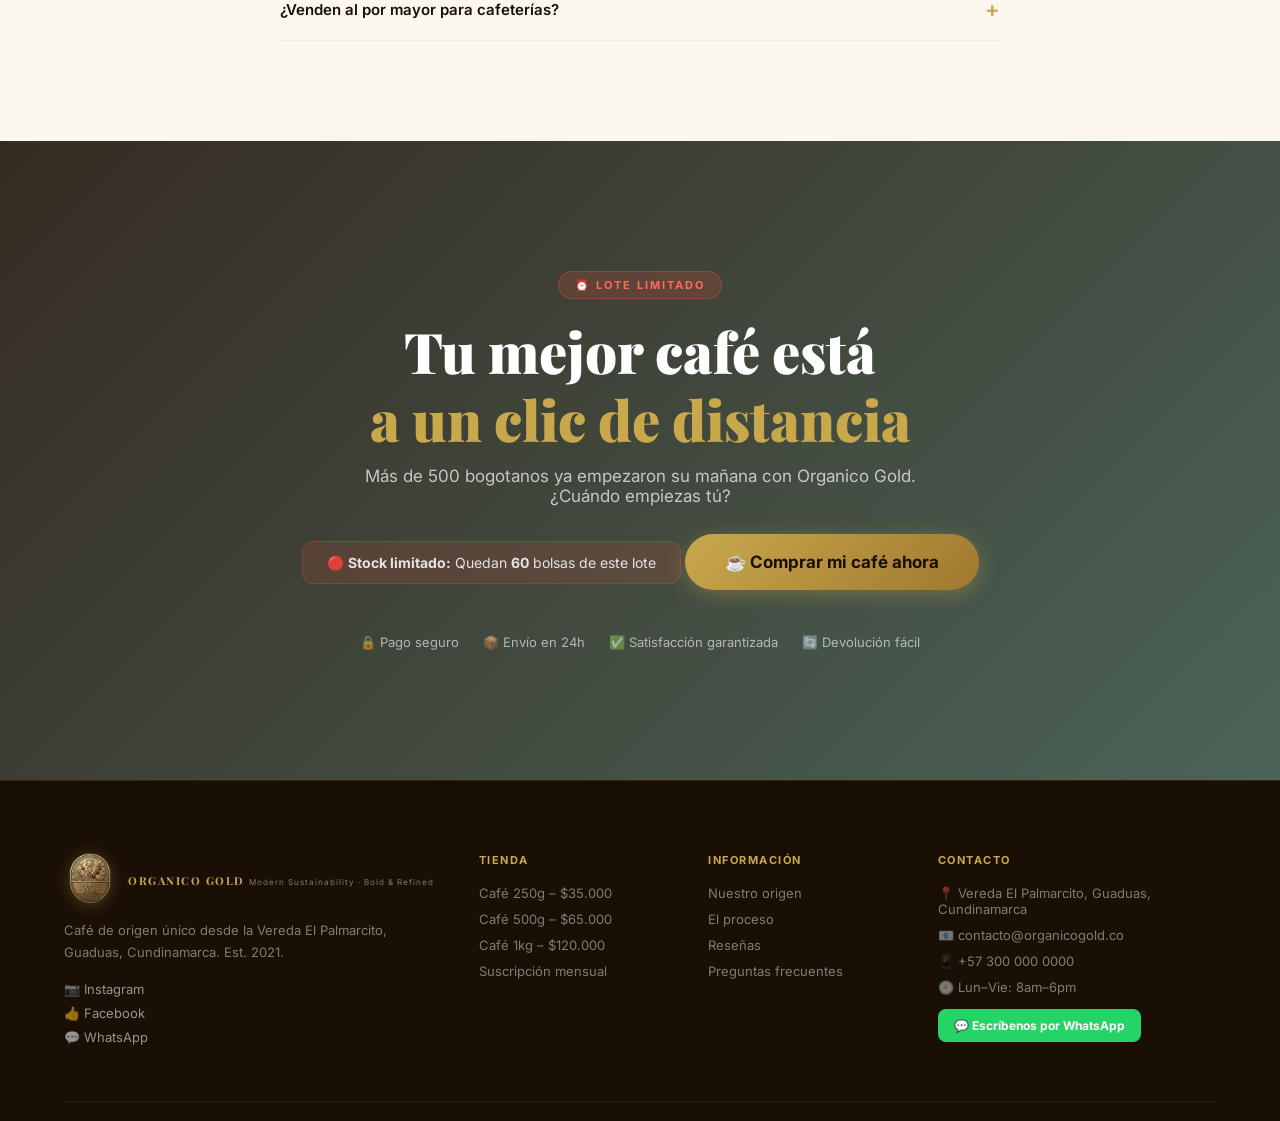
==== commit bd62bd7d: "feat: stock admin conectado a tienda - agotado/disponible por tamaño en tiempo real" ====
--- a/index.html
+++ b/index.html
@@ -321,9 +321,9 @@
         <div class="option-group">
           <h4>Tamaño</h4>
           <div class="option-buttons" id="sizeOptions" role="group" aria-label="Tamaño de bolsa">
-            <button class="option-btn" onclick="Product.selectSize(this, '250g', 35000)">250g<span class="size-price">$35.000</span></button>
-            <button class="option-btn active" onclick="Product.selectSize(this, '500g', 65000)">500g<span class="size-price">$65.000</span></button>
-            <button class="option-btn" onclick="Product.selectSize(this, '1kg', 120000)">1kg<span class="size-price">$120.000</span></button>
+            <button class="option-btn" data-size="250g" onclick="Product.selectSize(this, '250g', 35000)">250g<span class="size-price">$35.000</span></button>
+            <button class="option-btn active" data-size="500g" onclick="Product.selectSize(this, '500g', 65000)">500g<span class="size-price">$65.000</span></button>
+            <button class="option-btn" data-size="1kg" onclick="Product.selectSize(this, '1kg', 120000)">1kg<span class="size-price">$120.000</span></button>
           </div>
         </div>
 
--- a/styles.css
+++ b/styles.css
@@ -559,7 +559,16 @@
 }
 .option-btn:hover, .option-btn.active { border-color:var(--gold); background:rgba(201,168,76,.1); color:var(--brown-dark); }
 .option-btn:focus-visible { outline:2px solid var(--gold); }
+.option-btn:disabled, .option-btn.out-of-stock {
+  opacity:.45; cursor:not-allowed; pointer-events:none;
+  border-color:rgba(0,0,0,.08); background:rgba(0,0,0,.04);
+}
+.stock-label {
+  font-size:9px; font-weight:700; text-transform:uppercase; letter-spacing:.05em;
+  color:#c0392b; margin-top:2px;
+}
 .size-price     { font-size:10px; color:var(--gold-dark); font-weight:700; }
+.stock-available { font-size:9px; color:#27ae60; font-weight:700; text-transform:uppercase; letter-spacing:.03em; }
 
 .price-section  { margin-bottom:18px; }
 .price-display  { display:flex; align-items:baseline; gap:10px; margin-bottom:5px; }
